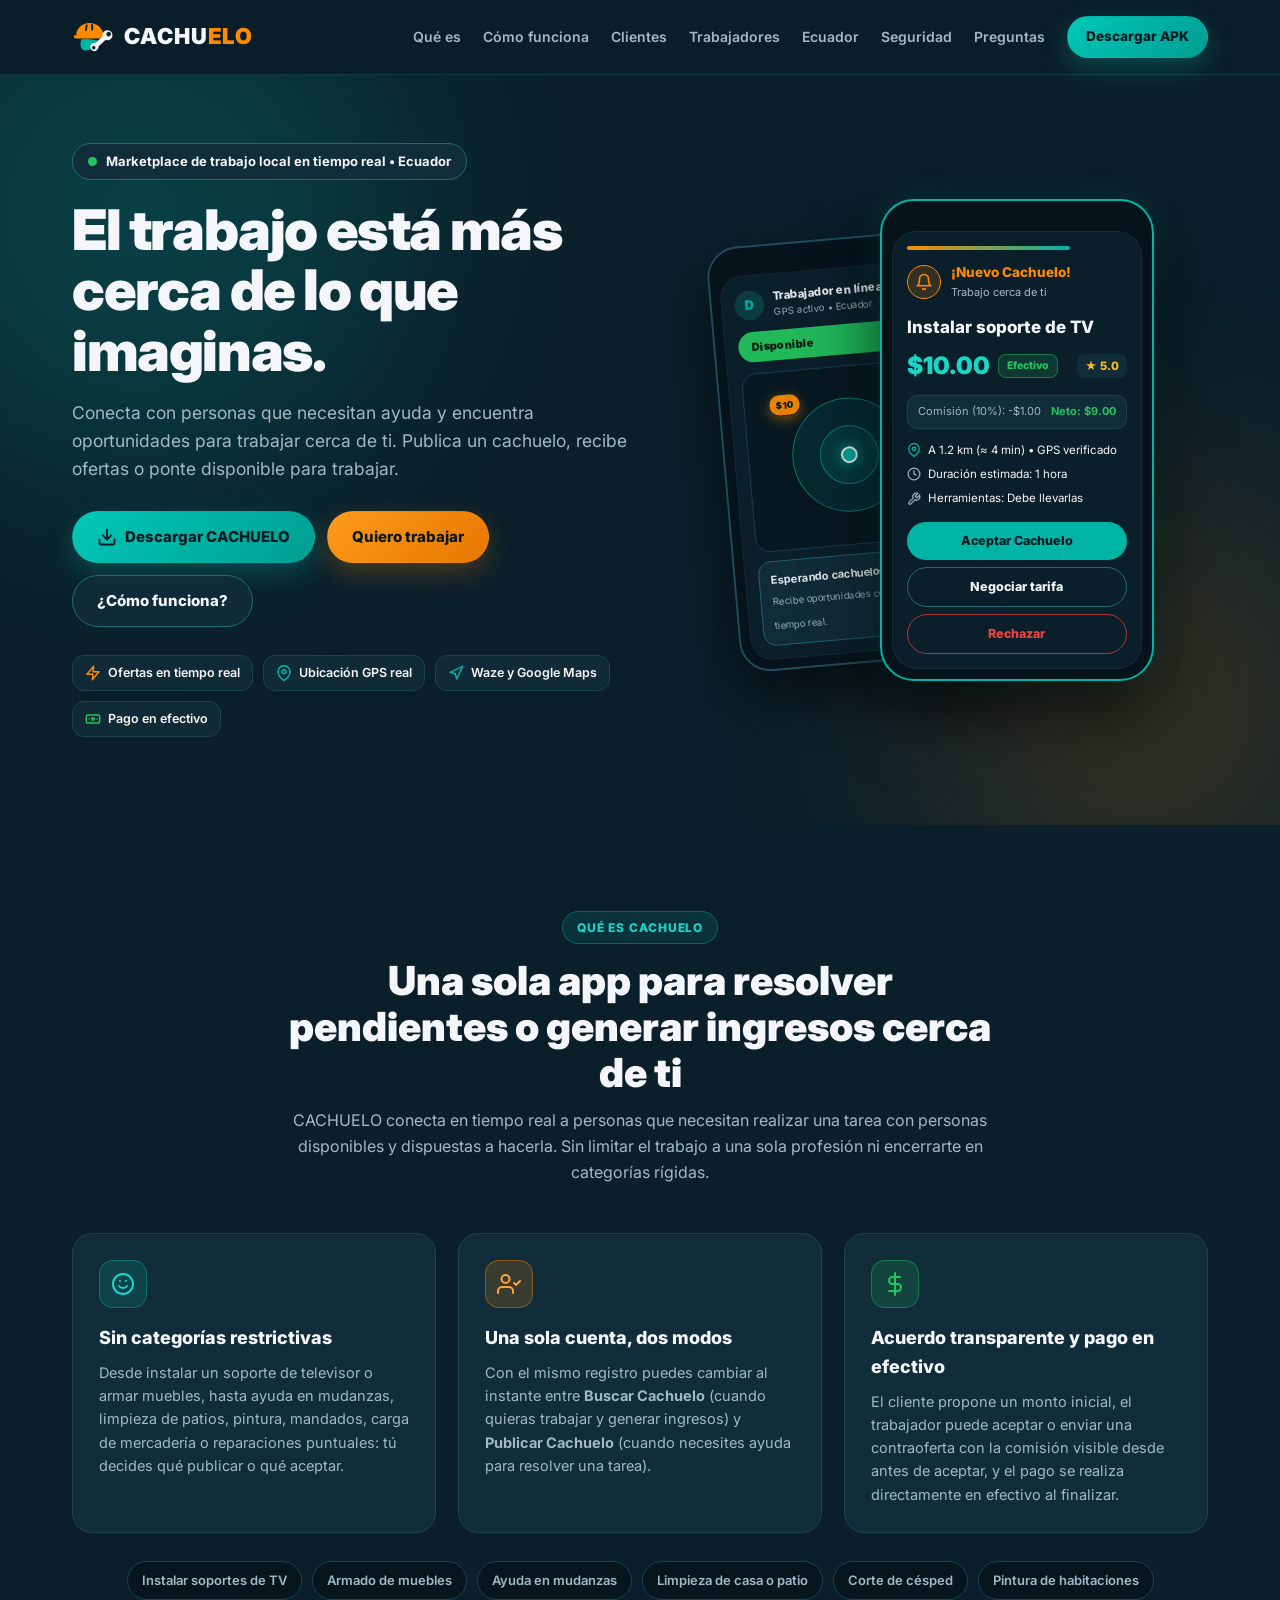
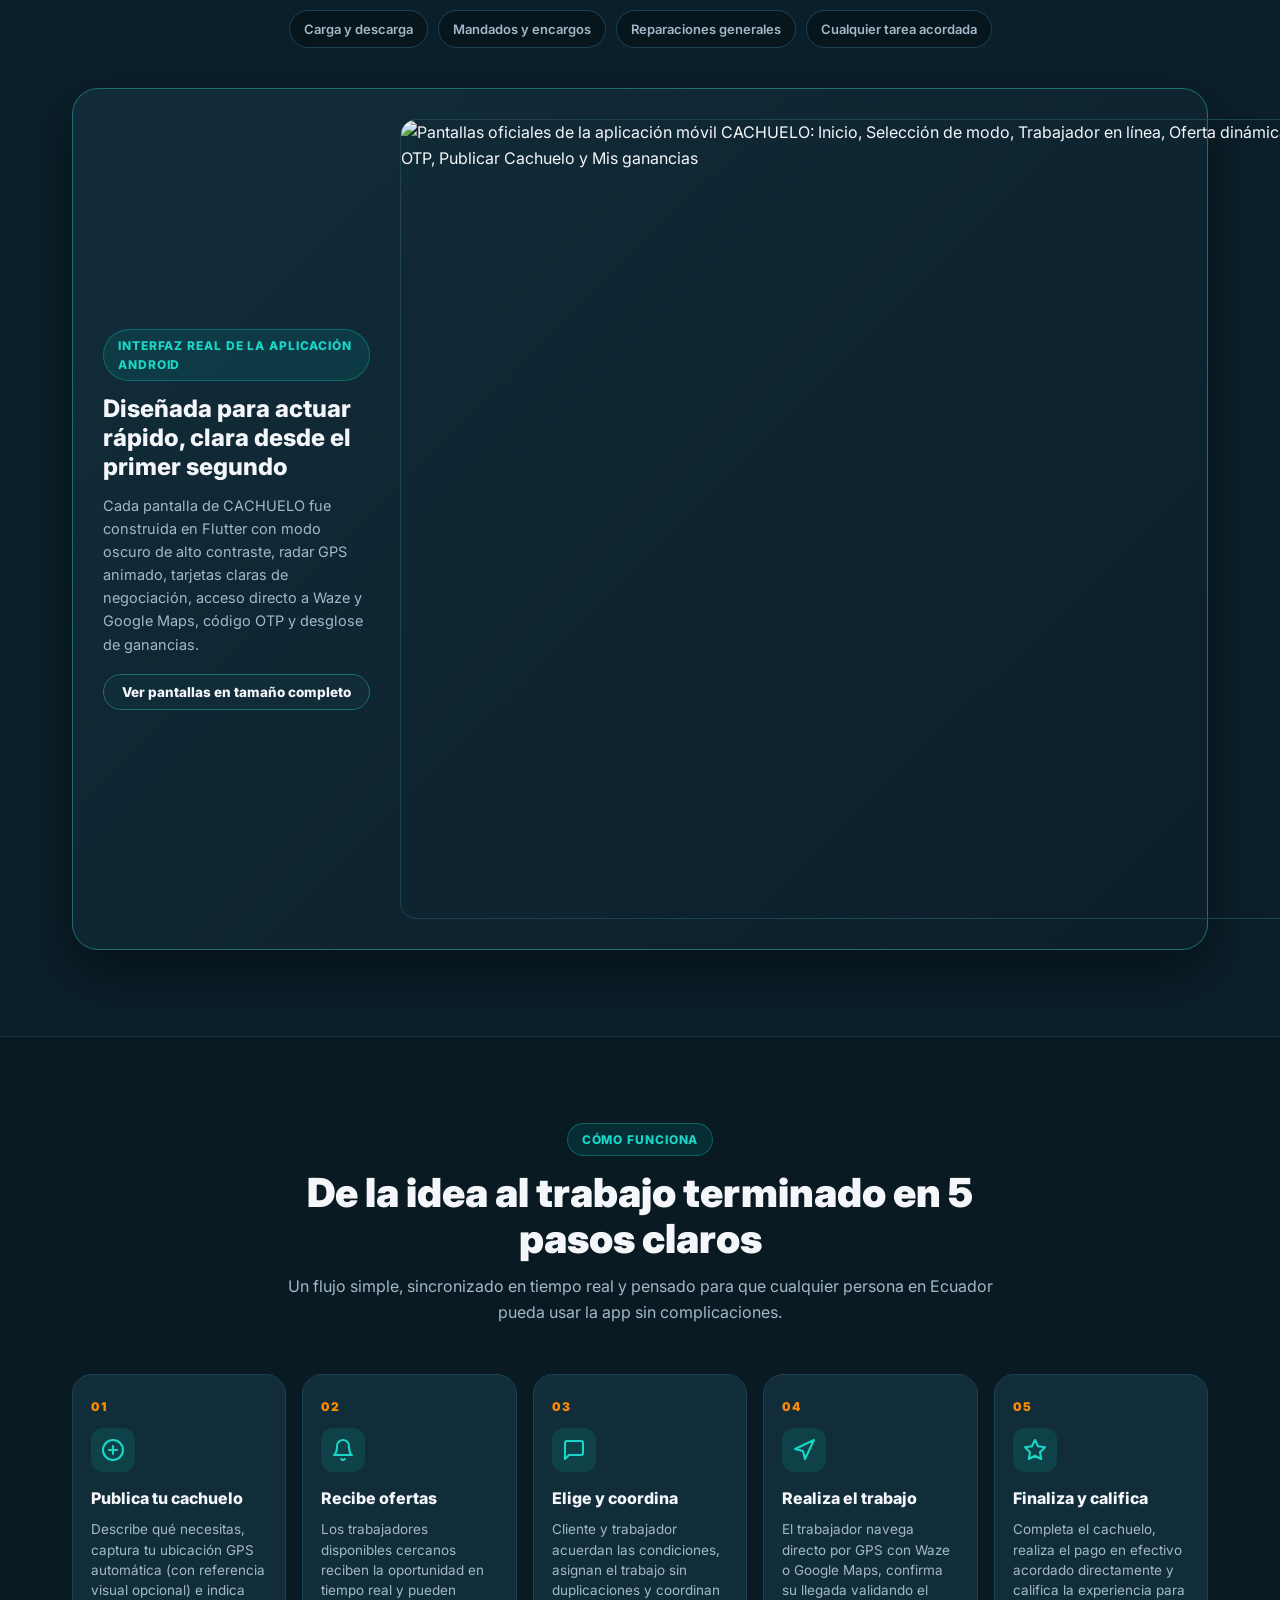
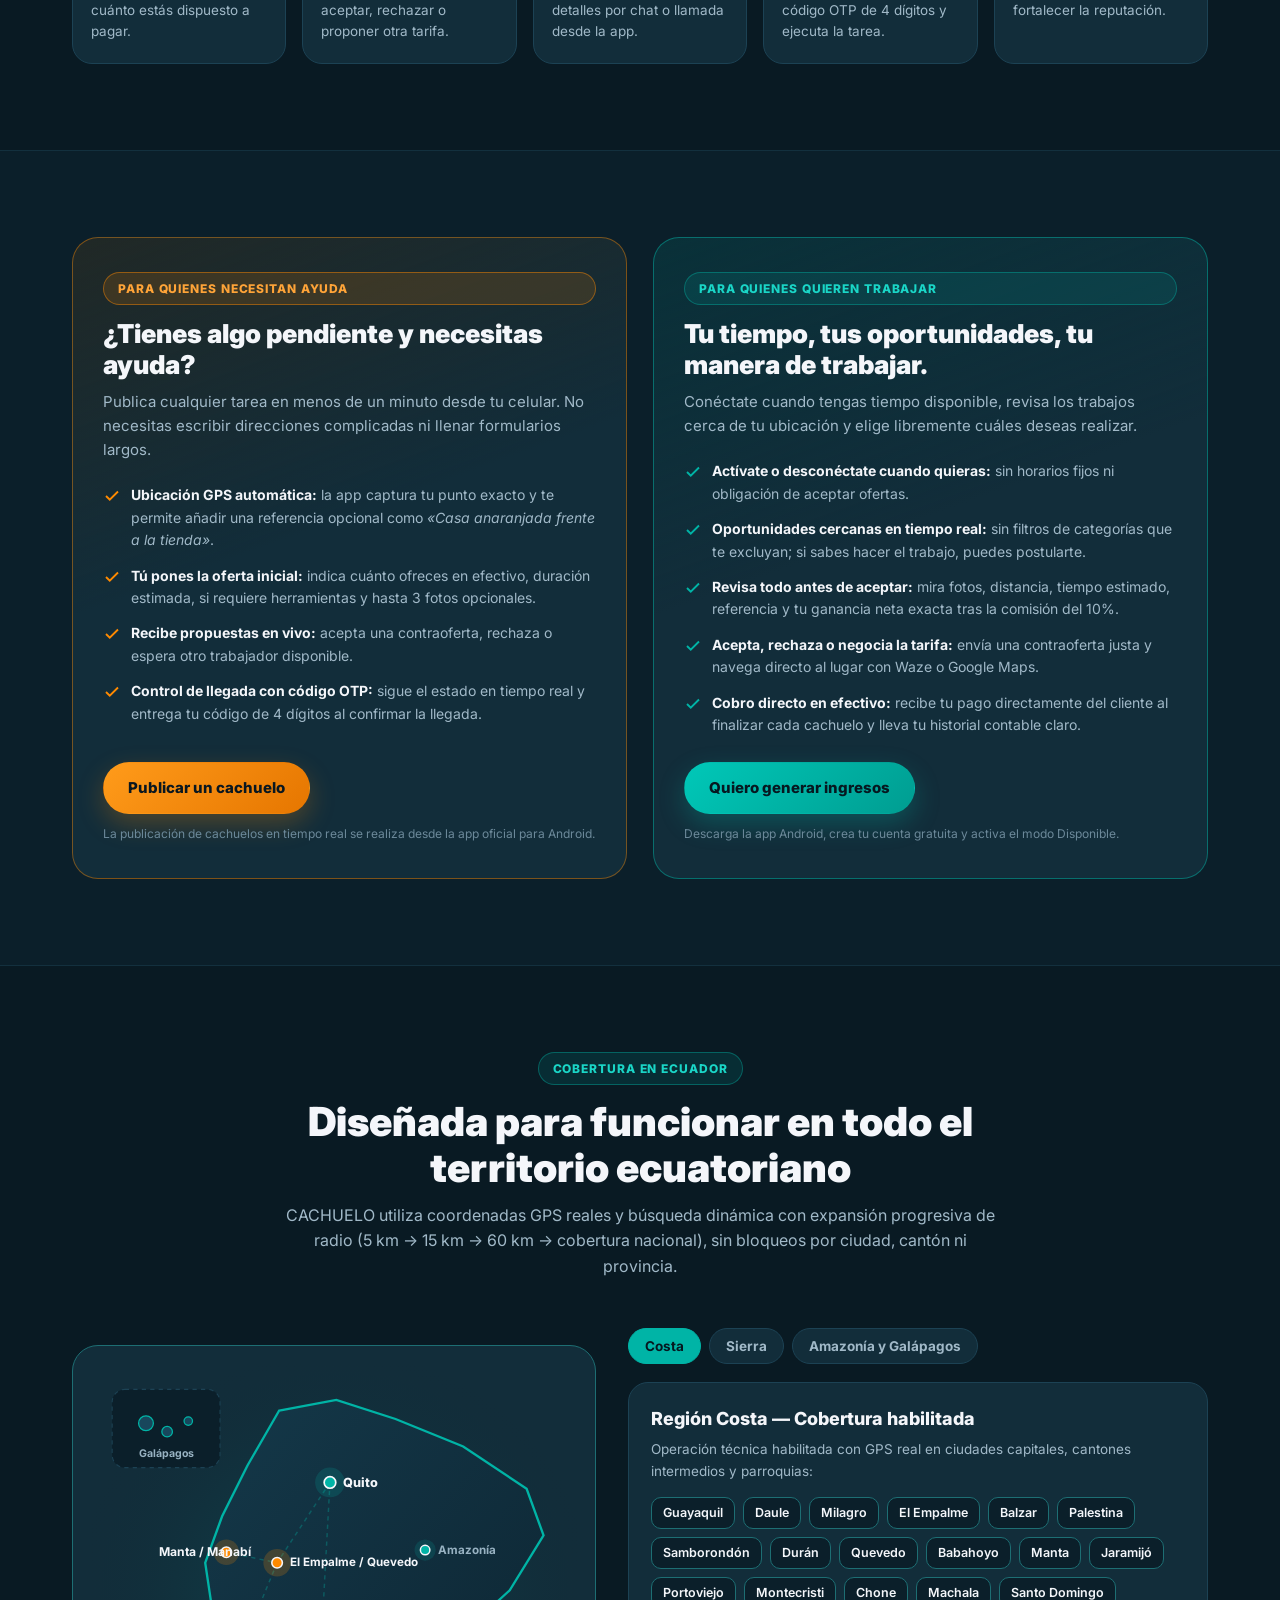
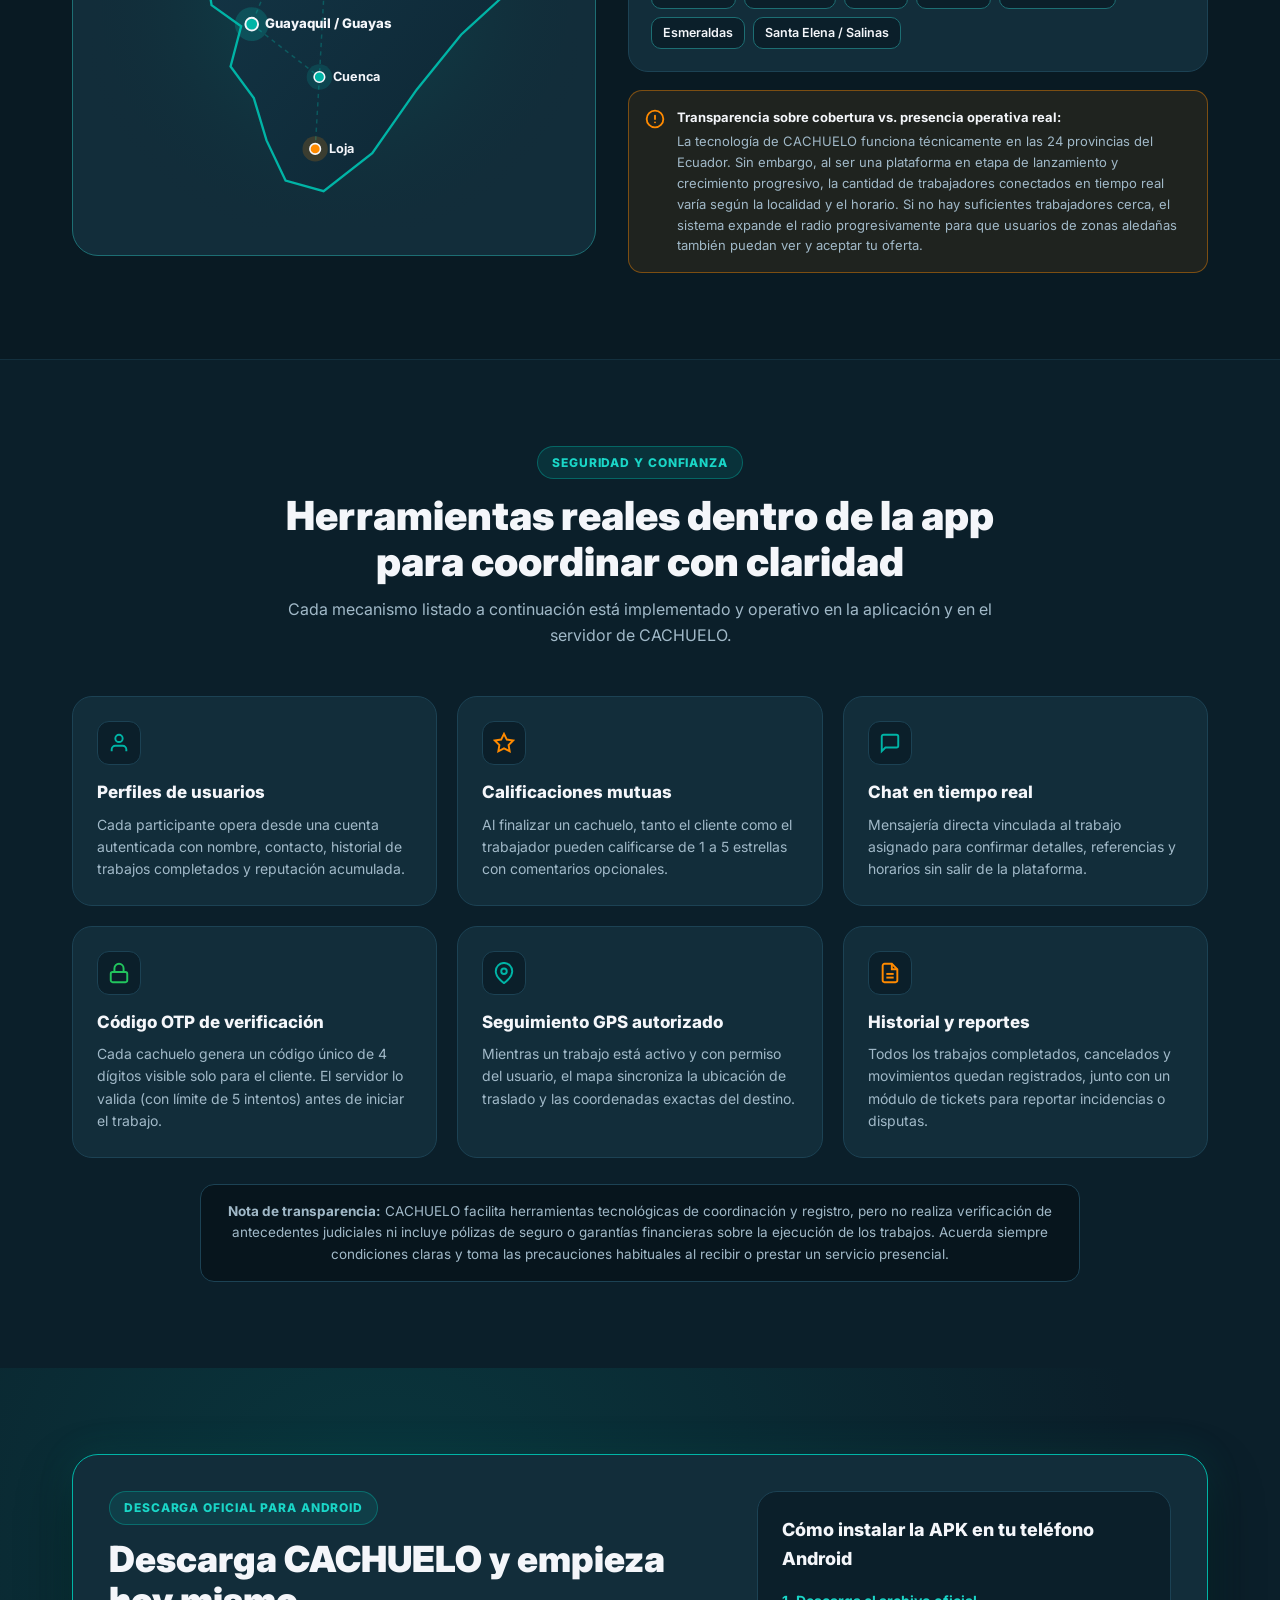
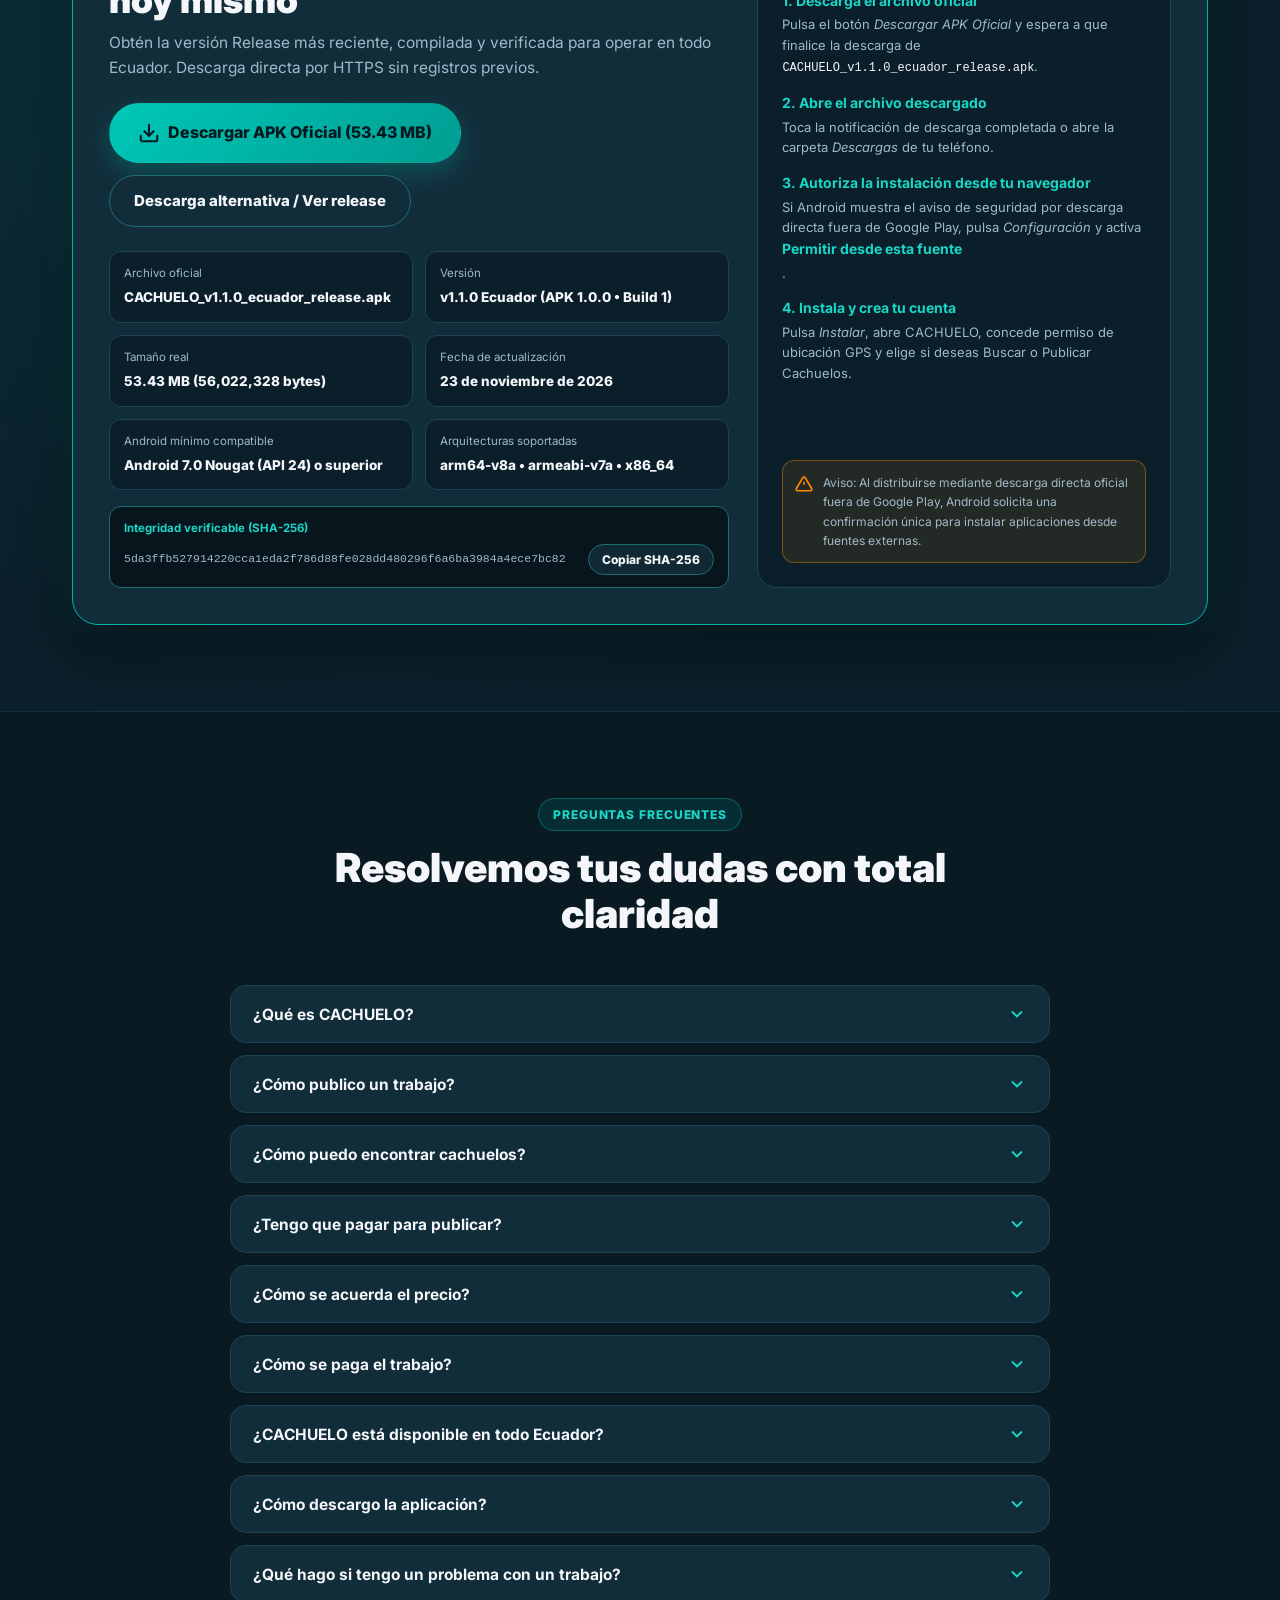
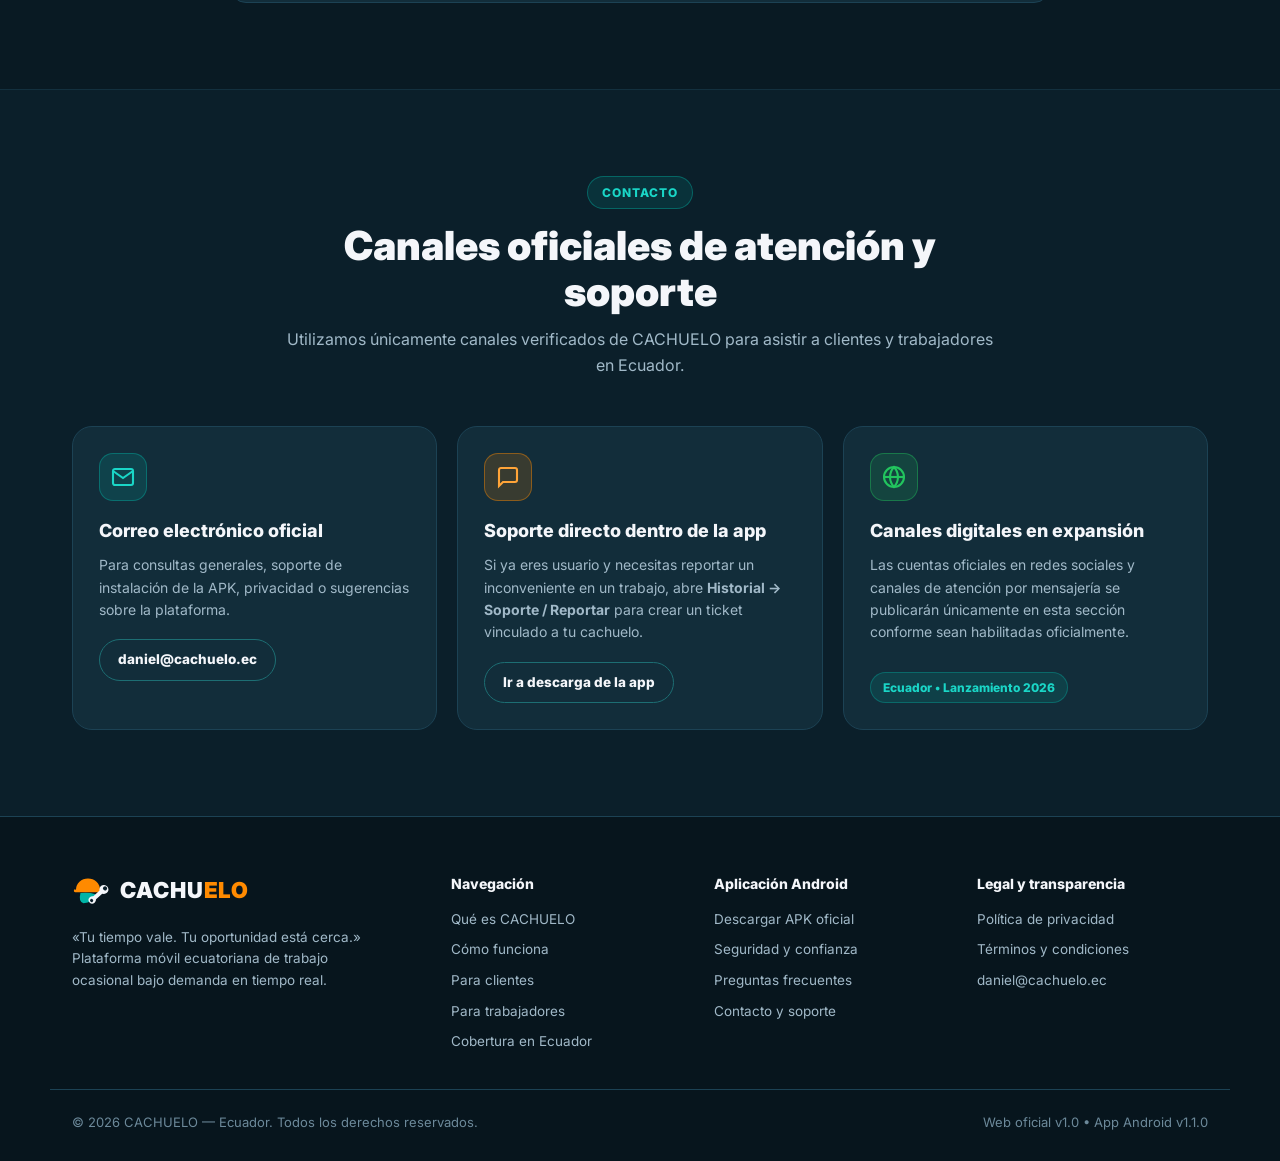
==== index.html @ fa086bb8 "Publicar sitio web oficial de CACHUELO" ====
<!DOCTYPE html>
<html lang="es-EC">
<head>
  <meta charset="UTF-8" />
  <meta name="viewport" content="width=device-width, initial-scale=1.0" />
  <title>CACHUELO — Plataforma de Trabajo Local en Tiempo Real en Ecuador</title>
  <meta name="description" content="El trabajo está más cerca de lo que imaginas. CACHUELO conecta en tiempo real a personas que necesitan ayuda con trabajadores disponibles en Ecuador. Publica un cachuelo, negocia tarifas, navega con Waze o Google Maps y paga en efectivo." />
  <meta name="keywords" content="Cachuelo, trabajos Ecuador, trabajo ocasional Ecuador, publicar tareas Ecuador, ganar dinero Ecuador, app Android Ecuador, Guayaquil, Quito, Manta, Cuenca, Loja, El Empalme, Quevedo" />
  <meta name="theme-color" content="#0B1F2A" />
  <link rel="canonical" href="https://danielitozv2006-prog.github.io/cachuelo/" />

  <!-- Open Graph / WhatsApp / Facebook / TikTok -->
  <meta property="og:type" content="website" />
  <meta property="og:locale" content="es_EC" />
  <meta property="og:site_name" content="CACHUELO" />
  <meta property="og:title" content="CACHUELO — El trabajo está más cerca de lo que imaginas" />
  <meta property="og:description" content="Conecta con personas que necesitan ayuda y encuentra oportunidades para trabajar cerca de ti en Ecuador. Descarga la app oficial para Android." />
  <meta property="og:url" content="https://danielitozv2006-prog.github.io/cachuelo/" />
  <meta property="og:image" content="https://danielitozv2006-prog.github.io/cachuelo/assets/cachuelo-showcase.jpg" />
  <meta property="og:image:width" content="1200" />
  <meta property="og:image:height" content="800" />

  <!-- Twitter / X -->
  <meta name="twitter:card" content="summary_large_image" />
  <meta name="twitter:title" content="CACHUELO — Trabajo local bajo demanda en Ecuador" />
  <meta name="twitter:description" content="Publica un cachuelo, recibe ofertas en tiempo real o actívate para generar ingresos cerca de ti. Descarga la APK oficial para Android." />
  <meta name="twitter:image" content="https://danielitozv2006-prog.github.io/cachuelo/assets/cachuelo-showcase.jpg" />

  <link rel="icon" type="image/svg+xml" href="favicon.svg" />
  <link rel="apple-touch-icon" href="assets/icon-192.png" />
  <link rel="preconnect" href="https://fonts.googleapis.com" />
  <link rel="preconnect" href="https://fonts.gstatic.com" crossorigin />
  <link href="https://fonts.googleapis.com/css2?family=Inter:wght@400;500;600;700;800;900&display=swap" rel="stylesheet" />
  <link rel="stylesheet" href="styles.css" />
</head>
<body>
  <!-- ===================================================================== -->
  <!-- NAVEGACIÓN SUPERIOR FIJA                                              -->
  <!-- ===================================================================== -->
  <header class="navbar" id="top">
    <div class="container nav-inner">
      <a href="#top" class="brand-link" aria-label="CACHUELO Inicio">
        <svg viewBox="0 0 100 85" width="42" height="36" aria-hidden="true">
          <path d="M22,48 Q45,46 62,51 Q55,73 30,75 Q16,72 22,48 Z" fill="#00B4A6" />
          <path d="M10,39 A32,30 0 0,1 74,39 L78,39 Q80,45 70,46 L8,46 Q2,45 6,38 Z" fill="#FF8A00" />
          <line x1="35" y1="15" x2="33" y2="26" stroke="#0B1F2A" stroke-width="4.5" stroke-linecap="round" />
          <line x1="48" y1="13" x2="48" y2="25" stroke="#0B1F2A" stroke-width="4.5" stroke-linecap="round" />
          <g transform="translate(68,53) rotate(-42)">
            <rect x="-22" y="-5.5" width="44" height="11" rx="5" fill="#F4F6FA" />
            <circle cx="22" cy="0" r="12" fill="#F4F6FA" />
            <circle cx="-20" cy="0" r="9.5" fill="#F4F6FA" />
            <circle cx="26" cy="0" r="5.5" fill="#0B1F2A" />
            <circle cx="-22" cy="0" r="4.2" fill="#0B1F2A" />
          </g>
        </svg>
        <span class="wordmark">CACHU<span class="accent">ELO</span></span>
      </a>

      <nav class="nav-links" id="nav-links" aria-label="Navegación principal">
        <a href="#que-es">Qué es</a>
        <a href="#como-funciona">Cómo funciona</a>
        <a href="#clientes">Clientes</a>
        <a href="#trabajadores">Trabajadores</a>
        <a href="#ecuador">Ecuador</a>
        <a href="#seguridad">Seguridad</a>
        <a href="#faq">Preguntas</a>
        <a href="#descargar" class="btn btn-primary btn-sm nav-cta">Descargar APK</a>
      </nav>

      <button class="menu-toggle" id="menu-toggle" aria-label="Abrir menú de navegación" aria-expanded="false">
        <span></span>
        <span></span>
        <span></span>
      </button>
    </div>
  </header>

  <main>
    <!-- =================================================================== -->
    <!-- A. HERO PRINCIPAL                                                   -->
    <!-- =================================================================== -->
    <section class="hero">
      <div class="hero-glow hero-glow-teal" aria-hidden="true"></div>
      <div class="hero-glow hero-glow-orange" aria-hidden="true"></div>
      <div class="container hero-grid">
        <div class="hero-copy reveal">
          <div class="hero-badge">
            <span class="pulse-dot"></span>
            Marketplace de trabajo local en tiempo real &bull; Ecuador
          </div>

          <h1>El trabajo está más cerca de lo que imaginas.</h1>

          <p class="hero-lead">
            Conecta con personas que necesitan ayuda y encuentra oportunidades para trabajar cerca de ti. Publica un cachuelo, recibe ofertas o ponte disponible para trabajar.
          </p>

          <div class="hero-ctas">
            <a href="#descargar" class="btn btn-primary btn-lg">
              <svg width="20" height="20" viewBox="0 0 24 24" fill="none" stroke="currentColor" stroke-width="2.2" stroke-linecap="round" stroke-linejoin="round" aria-hidden="true"><path d="M21 15v4a2 2 0 0 1-2 2H5a2 2 0 0 1-2-2v-4"/><polyline points="7 10 12 15 17 10"/><line x1="12" y1="15" x2="12" y2="3"/></svg>
              Descargar CACHUELO
            </a>
            <a href="#trabajadores" class="btn btn-accent btn-lg">
              Quiero trabajar
            </a>
            <a href="#como-funciona" class="btn btn-secondary btn-lg">
              ¿Cómo funciona?
            </a>
          </div>

          <div class="hero-pills">
            <div class="feature-chip">
              <svg width="16" height="16" viewBox="0 0 24 24" fill="none" stroke="#FF8A00" stroke-width="2.2" stroke-linecap="round" stroke-linejoin="round" aria-hidden="true"><polygon points="13 2 3 14 12 14 11 22 21 10 12 10 13 2"/></svg>
              Ofertas en tiempo real
            </div>
            <div class="feature-chip">
              <svg width="16" height="16" viewBox="0 0 24 24" fill="none" stroke="#00B4A6" stroke-width="2.2" stroke-linecap="round" stroke-linejoin="round" aria-hidden="true"><path d="M21 10c0 7-9 13-9 13s-9-6-9-13a9 9 0 0 1 18 0z"/><circle cx="12" cy="10" r="3"/></svg>
              Ubicación GPS real
            </div>
            <div class="feature-chip">
              <svg width="16" height="16" viewBox="0 0 24 24" fill="none" stroke="#00B4A6" stroke-width="2.2" stroke-linecap="round" stroke-linejoin="round" aria-hidden="true"><polygon points="3 11 22 2 13 21 11 13 3 11"/></svg>
              Waze y Google Maps
            </div>
            <div class="feature-chip">
              <svg width="16" height="16" viewBox="0 0 24 24" fill="none" stroke="#22C55E" stroke-width="2.2" stroke-linecap="round" stroke-linejoin="round" aria-hidden="true"><rect x="2" y="6" width="20" height="12" rx="2"/><circle cx="12" cy="12" r="2"/><path d="M6 12h.01M18 12h.01"/></svg>
              Pago en efectivo
            </div>
          </div>
        </div>

        <!-- Mockups reales de la interfaz de CACHUELO -->
        <div class="hero-visual reveal">
          <div class="mockup-stage">
            <!-- Teléfono secundario: Radar GPS Trabajador Disponible -->
            <div class="phone-frame phone-back" aria-hidden="true">
              <div class="phone-notch"></div>
              <div class="phone-screen">
                <div class="mock-top-row">
                  <div class="mock-avatar">D</div>
                  <div>
                    <div class="mock-user-title">Trabajador en línea</div>
                    <div class="mock-user-sub">GPS activo &bull; Ecuador</div>
                  </div>
                </div>
                <div class="mock-online-pill">
                  <span>Disponible</span>
                  <span class="mock-switch-knob"></span>
                </div>
                <div class="mock-radar-map">
                  <div class="radar-ring ring-1"></div>
                  <div class="radar-ring ring-2"></div>
                  <div class="radar-center"></div>
                  <div class="job-pin pin-a">$10</div>
                  <div class="job-pin pin-b">$15</div>
                  <div class="job-pin pin-c">$8</div>
                </div>
                <div class="mock-bottom-card">
                  <strong>Esperando cachuelos...</strong>
                  <span>Recibe oportunidades cercanas en tiempo real.</span>
                </div>
              </div>
            </div>

            <!-- Teléfono principal: Oferta Dinámica y Negociación -->
            <div class="phone-frame phone-front">
              <div class="phone-notch"></div>
              <div class="phone-screen">
                <div class="mock-timer-bar"></div>
                <div class="mock-offer-head">
                  <div class="mock-bell-icon">
                    <svg width="18" height="18" viewBox="0 0 24 24" fill="none" stroke="#FF8A00" stroke-width="2.2" stroke-linecap="round" stroke-linejoin="round"><path d="M18 8A6 6 0 0 0 6 8c0 7-3 9-3 9h18s-3-2-3-9"/><path d="M13.73 21a2 2 0 0 1-3.46 0"/></svg>
                  </div>
                  <div>
                    <div class="mock-alert-title">¡Nuevo Cachuelo!</div>
                    <div class="mock-alert-sub">Trabajo cerca de ti</div>
                  </div>
                </div>

                <div class="mock-job-title">Instalar soporte de TV</div>

                <div class="mock-price-row">
                  <span class="mock-price">$10.00</span>
                  <span class="mock-cash-tag">Efectivo</span>
                  <span class="mock-rating-tag">★ 5.0</span>
                </div>

                <div class="mock-net-box">
                  <span>Comisión (10%): -$1.00</span>
                  <strong class="text-success">Neto: $9.00</strong>
                </div>

                <div class="mock-meta-list">
                  <div>
                    <svg width="14" height="14" viewBox="0 0 24 24" fill="none" stroke="#00B4A6" stroke-width="2.2"><path d="M21 10c0 7-9 13-9 13s-9-6-9-13a9 9 0 0 1 18 0z"/><circle cx="12" cy="10" r="3"/></svg>
                    A 1.2 km (&approx; 4 min) &bull; GPS verificado
                  </div>
                  <div>
                    <svg width="14" height="14" viewBox="0 0 24 24" fill="none" stroke="#98B2C2" stroke-width="2.2"><circle cx="12" cy="12" r="10"/><polyline points="12 6 12 12 16 14"/></svg>
                    Duración estimada: 1 hora
                  </div>
                  <div>
                    <svg width="14" height="14" viewBox="0 0 24 24" fill="none" stroke="#98B2C2" stroke-width="2.2"><path d="M14.7 6.3a1 1 0 0 0 0 1.4l1.6 1.6a1 1 0 0 0 1.4 0l3.77-3.77a6 6 0 0 1-7.94 7.94l-6.91 6.91a2.12 2.12 0 0 1-3-3l6.91-6.91a6 6 0 0 1 7.94-7.94l-3.76 3.76z"/></svg>
                    Herramientas: Debe llevarlas
                  </div>
                </div>

                <div class="mock-actions">
                  <div class="mock-btn mock-btn-primary">Aceptar Cachuelo</div>
                  <div class="mock-btn mock-btn-outline">Negociar tarifa</div>
                  <div class="mock-btn mock-btn-danger">Rechazar</div>
                </div>
              </div>
            </div>
          </div>
        </div>
      </div>
    </section>

    <!-- =================================================================== -->
    <!-- B. QUÉ ES CACHUELO                                                  -->
    <!-- =================================================================== -->
    <section class="section" id="que-es">
      <div class="container">
        <div class="section-header reveal">
          <span class="section-pill">Qué es CACHUELO</span>
          <h2>Una sola app para resolver pendientes o generar ingresos cerca de ti</h2>
          <p>
            CACHUELO conecta en tiempo real a personas que necesitan realizar una tarea con personas disponibles y dispuestas a hacerla. Sin limitar el trabajo a una sola profesión ni encerrarte en categorías rígidas.
          </p>
        </div>

        <div class="what-grid">
          <div class="card-surface reveal">
            <div class="icon-box icon-teal">
              <svg width="24" height="24" viewBox="0 0 24 24" fill="none" stroke="currentColor" stroke-width="2" stroke-linecap="round" stroke-linejoin="round"><circle cx="12" cy="12" r="10"/><path d="M8 14s1.5 2 4 2 4-2 4-2"/><line x1="9" y1="9" x2="9.01" y2="9"/><line x1="15" y1="9" x2="15.01" y2="9"/></svg>
            </div>
            <h3>Sin categorías restrictivas</h3>
            <p>
              Desde instalar un soporte de televisor o armar muebles, hasta ayuda en mudanzas, limpieza de patios, pintura, mandados, carga de mercadería o reparaciones puntuales: tú decides qué publicar o qué aceptar.
            </p>
          </div>

          <div class="card-surface reveal">
            <div class="icon-box icon-orange">
              <svg width="24" height="24" viewBox="0 0 24 24" fill="none" stroke="currentColor" stroke-width="2" stroke-linecap="round" stroke-linejoin="round"><path d="M16 21v-2a4 4 0 0 0-4-4H5a4 4 0 0 0-4 4v2"/><circle cx="8.5" cy="7" r="4"/><polyline points="17 11 19 13 23 9"/></svg>
            </div>
            <h3>Una sola cuenta, dos modos</h3>
            <p>
              Con el mismo registro puedes cambiar al instante entre <strong>Buscar Cachuelo</strong> (cuando quieras trabajar y generar ingresos) y <strong>Publicar Cachuelo</strong> (cuando necesites ayuda para resolver una tarea).
            </p>
          </div>

          <div class="card-surface reveal">
            <div class="icon-box icon-green">
              <svg width="24" height="24" viewBox="0 0 24 24" fill="none" stroke="currentColor" stroke-width="2" stroke-linecap="round" stroke-linejoin="round"><line x1="12" y1="1" x2="12" y2="23"/><path d="M17 5H9.5a3.5 3.5 0 0 0 0 7h5a3.5 3.5 0 0 1 0 7H6"/></svg>
            </div>
            <h3>Acuerdo transparente y pago en efectivo</h3>
            <p>
              El cliente propone un monto inicial, el trabajador puede aceptar o enviar una contraoferta con la comisión visible desde antes de aceptar, y el pago se realiza directamente en efectivo al finalizar.
            </p>
          </div>
        </div>

        <!-- Ejemplos de tareas reales -->
        <div class="tasks-strip reveal" aria-label="Ejemplos de cachuelos habituales">
          <span>Instalar soportes de TV</span>
          <span>Armado de muebles</span>
          <span>Ayuda en mudanzas</span>
          <span>Limpieza de casa o patio</span>
          <span>Corte de césped</span>
          <span>Pintura de habitaciones</span>
          <span>Carga y descarga</span>
          <span>Mandados y encargos</span>
          <span>Reparaciones generales</span>
          <span>Cualquier tarea acordada</span>
        </div>

        <!-- Galería oficial de pantallas de la app -->
        <div class="showcase-panel reveal">
          <div class="showcase-text">
            <span class="section-pill">Interfaz real de la aplicación Android</span>
            <h3>Diseñada para actuar rápido, clara desde el primer segundo</h3>
            <p>
              Cada pantalla de CACHUELO fue construida en Flutter con modo oscuro de alto contraste, radar GPS animado, tarjetas claras de negociación, acceso directo a Waze y Google Maps, código OTP y desglose de ganancias.
            </p>
            <button type="button" class="btn btn-secondary btn-sm" id="btn-zoom-showcase">
              Ver pantallas en tamaño completo
            </button>
          </div>
          <div class="showcase-media">
            <img
              src="assets/cachuelo-showcase.jpg"
              alt="Pantallas oficiales de la aplicación móvil CACHUELO: Inicio, Selección de modo, Trabajador en línea, Oferta dinámica, Navegación Waze y Google Maps con OTP, Publicar Cachuelo y Mis ganancias"
              width="1200"
              height="800"
              loading="lazy"
              id="showcase-img-trigger"
            />
          </div>
        </div>
      </div>
    </section>

    <!-- =================================================================== -->
    <!-- C. CÓMO FUNCIONA (5 ETAPAS VISUALES)                                -->
    <!-- =================================================================== -->
    <section class="section section-alt" id="como-funciona">
      <div class="container">
        <div class="section-header reveal">
          <span class="section-pill">Cómo funciona</span>
          <h2>De la idea al trabajo terminado en 5 pasos claros</h2>
          <p>
            Un flujo simple, sincronizado en tiempo real y pensado para que cualquier persona en Ecuador pueda usar la app sin complicaciones.
          </p>
        </div>

        <div class="steps-grid">
          <article class="step-card reveal">
            <div class="step-num">01</div>
            <div class="step-icon">
              <svg width="24" height="24" viewBox="0 0 24 24" fill="none" stroke="currentColor" stroke-width="2.1" stroke-linecap="round" stroke-linejoin="round"><circle cx="12" cy="12" r="10"/><line x1="12" y1="8" x2="12" y2="16"/><line x1="8" y1="12" x2="16" y2="12"/></svg>
            </div>
            <h3>Publica tu cachuelo</h3>
            <p>Describe qué necesitas, captura tu ubicación GPS automática (con referencia visual opcional) e indica cuánto estás dispuesto a pagar.</p>
          </article>

          <article class="step-card reveal">
            <div class="step-num">02</div>
            <div class="step-icon">
              <svg width="24" height="24" viewBox="0 0 24 24" fill="none" stroke="currentColor" stroke-width="2.1" stroke-linecap="round" stroke-linejoin="round"><path d="M18 8A6 6 0 0 0 6 8c0 7-3 9-3 9h18s-3-2-3-9"/><path d="M13.73 21a2 2 0 0 1-3.46 0"/></svg>
            </div>
            <h3>Recibe ofertas</h3>
            <p>Los trabajadores disponibles cercanos reciben la oportunidad en tiempo real y pueden aceptar, rechazar o proponer otra tarifa.</p>
          </article>

          <article class="step-card reveal">
            <div class="step-num">03</div>
            <div class="step-icon">
              <svg width="24" height="24" viewBox="0 0 24 24" fill="none" stroke="currentColor" stroke-width="2.1" stroke-linecap="round" stroke-linejoin="round"><path d="M21 15a2 2 0 0 1-2 2H7l-4 4V5a2 2 0 0 1 2-2h14a2 2 0 0 1 2 2z"/></svg>
            </div>
            <h3>Elige y coordina</h3>
            <p>Cliente y trabajador acuerdan las condiciones, asignan el trabajo sin duplicaciones y coordinan detalles por chat o llamada desde la app.</p>
          </article>

          <article class="step-card reveal">
            <div class="step-num">04</div>
            <div class="step-icon">
              <svg width="24" height="24" viewBox="0 0 24 24" fill="none" stroke="currentColor" stroke-width="2.1" stroke-linecap="round" stroke-linejoin="round"><polygon points="3 11 22 2 13 21 11 13 3 11"/></svg>
            </div>
            <h3>Realiza el trabajo</h3>
            <p>El trabajador navega directo por GPS con Waze o Google Maps, confirma su llegada validando el código OTP de 4 dígitos y ejecuta la tarea.</p>
          </article>

          <article class="step-card reveal">
            <div class="step-num">05</div>
            <div class="step-icon">
              <svg width="24" height="24" viewBox="0 0 24 24" fill="none" stroke="currentColor" stroke-width="2.1" stroke-linecap="round" stroke-linejoin="round"><polygon points="12 2 15.09 8.26 22 9.27 17 14.14 18.18 21.02 12 17.77 5.82 21.02 7 14.14 2 9.27 8.91 8.26 12 2"/></svg>
            </div>
            <h3>Finaliza y califica</h3>
            <p>Completa el cachuelo, realiza el pago en efectivo acordado directamente y califica la experiencia para fortalecer la reputación.</p>
          </article>
        </div>
      </div>
    </section>

    <!-- =================================================================== -->
    <!-- D. PARA CLIENTES & E. PARA TRABAJADORES                             -->
    <!-- =================================================================== -->
    <section class="section" id="clientes">
      <div class="container">
        <div class="split-audience">
          <!-- D. Clientes -->
          <div class="audience-card audience-client reveal">
            <span class="section-pill pill-orange">Para quienes necesitan ayuda</span>
            <h2>¿Tienes algo pendiente y necesitas ayuda?</h2>
            <p class="audience-desc">
              Publica cualquier tarea en menos de un minuto desde tu celular. No necesitas escribir direcciones complicadas ni llenar formularios largos.
            </p>
            <ul class="check-list">
              <li>
                <svg width="18" height="18" viewBox="0 0 24 24" fill="none" stroke="#FF8A00" stroke-width="2.5"><polyline points="20 6 9 17 4 12"/></svg>
                <span><strong>Ubicación GPS automática:</strong> la app captura tu punto exacto y te permite añadir una referencia opcional como <em>«Casa anaranjada frente a la tienda»</em>.</span>
              </li>
              <li>
                <svg width="18" height="18" viewBox="0 0 24 24" fill="none" stroke="#FF8A00" stroke-width="2.5"><polyline points="20 6 9 17 4 12"/></svg>
                <span><strong>Tú pones la oferta inicial:</strong> indica cuánto ofreces en efectivo, duración estimada, si requiere herramientas y hasta 3 fotos opcionales.</span>
              </li>
              <li>
                <svg width="18" height="18" viewBox="0 0 24 24" fill="none" stroke="#FF8A00" stroke-width="2.5"><polyline points="20 6 9 17 4 12"/></svg>
                <span><strong>Recibe propuestas en vivo:</strong> acepta una contraoferta, rechaza o espera otro trabajador disponible.</span>
              </li>
              <li>
                <svg width="18" height="18" viewBox="0 0 24 24" fill="none" stroke="#FF8A00" stroke-width="2.5"><polyline points="20 6 9 17 4 12"/></svg>
                <span><strong>Control de llegada con código OTP:</strong> sigue el estado en tiempo real y entrega tu código de 4 dígitos al confirmar la llegada.</span>
              </li>
            </ul>
            <div class="audience-cta-wrap">
              <a href="#descargar" class="btn btn-accent btn-lg">
                Publicar un cachuelo
              </a>
              <p class="cta-honest-note">La publicación de cachuelos en tiempo real se realiza desde la app oficial para Android.</p>
            </div>
          </div>

          <!-- E. Trabajadores -->
          <div class="audience-card audience-worker reveal" id="trabajadores">
            <span class="section-pill pill-teal">Para quienes quieren trabajar</span>
            <h2>Tu tiempo, tus oportunidades, tu manera de trabajar.</h2>
            <p class="audience-desc">
              Conéctate cuando tengas tiempo disponible, revisa los trabajos cerca de tu ubicación y elige libremente cuáles deseas realizar.
            </p>
            <ul class="check-list">
              <li>
                <svg width="18" height="18" viewBox="0 0 24 24" fill="none" stroke="#00B4A6" stroke-width="2.5"><polyline points="20 6 9 17 4 12"/></svg>
                <span><strong>Actívate o desconéctate cuando quieras:</strong> sin horarios fijos ni obligación de aceptar ofertas.</span>
              </li>
              <li>
                <svg width="18" height="18" viewBox="0 0 24 24" fill="none" stroke="#00B4A6" stroke-width="2.5"><polyline points="20 6 9 17 4 12"/></svg>
                <span><strong>Oportunidades cercanas en tiempo real:</strong> sin filtros de categorías que te excluyan; si sabes hacer el trabajo, puedes postularte.</span>
              </li>
              <li>
                <svg width="18" height="18" viewBox="0 0 24 24" fill="none" stroke="#00B4A6" stroke-width="2.5"><polyline points="20 6 9 17 4 12"/></svg>
                <span><strong>Revisa todo antes de aceptar:</strong> mira fotos, distancia, tiempo estimado, referencia y tu ganancia neta exacta tras la comisión del 10%.</span>
              </li>
              <li>
                <svg width="18" height="18" viewBox="0 0 24 24" fill="none" stroke="#00B4A6" stroke-width="2.5"><polyline points="20 6 9 17 4 12"/></svg>
                <span><strong>Acepta, rechaza o negocia la tarifa:</strong> envía una contraoferta justa y navega directo al lugar con Waze o Google Maps.</span>
              </li>
              <li>
                <svg width="18" height="18" viewBox="0 0 24 24" fill="none" stroke="#00B4A6" stroke-width="2.5"><polyline points="20 6 9 17 4 12"/></svg>
                <span><strong>Cobro directo en efectivo:</strong> recibe tu pago directamente del cliente al finalizar cada cachuelo y lleva tu historial contable claro.</span>
              </li>
            </ul>
            <div class="audience-cta-wrap">
              <a href="#descargar" class="btn btn-primary btn-lg">
                Quiero generar ingresos
              </a>
              <p class="cta-honest-note">Descarga la app Android, crea tu cuenta gratuita y activa el modo Disponible.</p>
            </div>
          </div>
        </div>
      </div>
    </section>

    <!-- =================================================================== -->
    <!-- F. COBERTURA NACIONAL EN ECUADOR                                    -->
    <!-- =================================================================== -->
    <section class="section section-alt" id="ecuador">
      <div class="container">
        <div class="section-header reveal">
          <span class="section-pill">Cobertura en Ecuador</span>
          <h2>Diseñada para funcionar en todo el territorio ecuatoriano</h2>
          <p>
            CACHUELO utiliza coordenadas GPS reales y búsqueda dinámica con expansión progresiva de radio (5 km &rarr; 15 km &rarr; 60 km &rarr; cobertura nacional), sin bloqueos por ciudad, cantón ni provincia.
          </p>
        </div>

        <div class="ecuador-grid">
          <!-- Mapa ilustrado estilizado de Ecuador con nodos GPS -->
          <div class="ecuador-map-card reveal">
            <svg viewBox="0 0 460 440" class="ecuador-svg" role="img" aria-label="Mapa ilustrativo de cobertura técnica nacional de CACHUELO en Ecuador">
              <defs>
                <radialGradient id="ecGlow" cx="50%" cy="50%" r="55%">
                  <stop offset="0%" stop-color="#00B4A6" stop-opacity="0.22" />
                  <stop offset="100%" stop-color="#0B1F2A" stop-opacity="0" />
                </radialGradient>
                <linearGradient id="ecFill" x1="0%" y1="0%" x2="100%" y2="100%">
                  <stop offset="0%" stop-color="#143849" />
                  <stop offset="100%" stop-color="#0D2532" />
                </linearGradient>
              </defs>
              <rect width="460" height="440" fill="url(#ecGlow)" rx="20" />

              <!-- Galápagos (recuadro referencial) -->
              <rect x="20" y="24" width="102" height="74" rx="12" fill="#0B1F2A" stroke="#1C4254" stroke-dasharray="4 4" />
              <circle cx="52" cy="56" r="7" fill="#18475C" stroke="#00B4A6" stroke-width="1.2" />
              <circle cx="72" cy="64" r="5" fill="#18475C" stroke="#00B4A6" stroke-width="1.2" />
              <circle cx="92" cy="54" r="4" fill="#18475C" stroke="#00B4A6" stroke-width="1.2" />
              <text x="71" y="88" text-anchor="middle" fill="#98B2C2" font-size="10" font-weight="700">Galápagos</text>

              <!-- Silueta estilizada de Ecuador Continental -->
              <path
                d="M178,44 L232,34 L288,52 L352,78 L412,118 L428,162 L396,214 L350,256 L308,308 L266,368 L220,404 L184,394 L166,356 L154,316 L132,286 L142,248 L114,228 L108,188 L124,144 L148,96 Z"
                fill="url(#ecFill)"
                stroke="#00B4A6"
                stroke-width="2.2"
              />

              <!-- Líneas de conexión nacional -->
              <g stroke="#00B4A6" stroke-opacity="0.32" stroke-width="1.4" stroke-dasharray="4 4">
                <line x1="226" y1="112" x2="176" y2="188" />
                <line x1="176" y1="188" x2="152" y2="246" />
                <line x1="128" y1="178" x2="176" y2="188" />
                <line x1="152" y1="246" x2="216" y2="296" />
                <line x1="216" y1="296" x2="212" y2="364" />
                <line x1="226" y1="112" x2="216" y2="296" />
              </g>

              <!-- Nodos de ciudades principales -->
              <g class="map-node" data-city="quito">
                <circle cx="226" cy="112" r="14" fill="#00B4A6" fill-opacity="0.18" />
                <circle cx="226" cy="112" r="5.5" fill="#00B4A6" stroke="#F4F6FA" stroke-width="1.6" />
                <text x="238" y="116" fill="#F4F6FA" font-size="12" font-weight="800">Quito</text>
              </g>

              <g class="map-node" data-city="manta">
                <circle cx="128" cy="178" r="12" fill="#FF8A00" fill-opacity="0.2" />
                <circle cx="128" cy="178" r="5" fill="#FF8A00" stroke="#F4F6FA" stroke-width="1.5" />
                <text x="64" y="182" fill="#F4F6FA" font-size="11.5" font-weight="700">Manta / Manabí</text>
              </g>

              <g class="map-node" data-city="empalme">
                <circle cx="176" cy="188" r="13" fill="#FF8A00" fill-opacity="0.2" />
                <circle cx="176" cy="188" r="5" fill="#FF8A00" stroke="#F4F6FA" stroke-width="1.5" />
                <text x="188" y="191" fill="#F4F6FA" font-size="11" font-weight="700">El Empalme / Quevedo</text>
              </g>

              <g class="map-node" data-city="guayaquil">
                <circle cx="152" cy="246" r="16" fill="#00B4A6" fill-opacity="0.24" />
                <circle cx="152" cy="246" r="6" fill="#00B4A6" stroke="#F4F6FA" stroke-width="1.8" />
                <text x="165" y="250" fill="#F4F6FA" font-size="12.5" font-weight="800">Guayaquil / Guayas</text>
              </g>

              <g class="map-node" data-city="cuenca">
                <circle cx="216" cy="296" r="12" fill="#00B4A6" fill-opacity="0.18" />
                <circle cx="216" cy="296" r="5" fill="#00B4A6" stroke="#F4F6FA" stroke-width="1.5" />
                <text x="229" y="300" fill="#F4F6FA" font-size="12" font-weight="700">Cuenca</text>
              </g>

              <g class="map-node" data-city="loja">
                <circle cx="212" cy="364" r="12" fill="#FF8A00" fill-opacity="0.18" />
                <circle cx="212" cy="364" r="5" fill="#FF8A00" stroke="#F4F6FA" stroke-width="1.5" />
                <text x="225" y="368" fill="#F4F6FA" font-size="12" font-weight="700">Loja</text>
              </g>

              <g class="map-node" data-city="amazonia">
                <circle cx="316" cy="176" r="10" fill="#00B4A6" fill-opacity="0.16" />
                <circle cx="316" cy="176" r="4.5" fill="#00B4A6" stroke="#F4F6FA" stroke-width="1.4" />
                <text x="328" y="180" fill="#98B2C2" font-size="11" font-weight="700">Amazonía</text>
              </g>
            </svg>
          </div>

          <div class="ecuador-info reveal">
            <div class="region-tabs" role="tablist" aria-label="Regiones del Ecuador">
              <button type="button" class="region-tab active" data-region="costa">Costa</button>
              <button type="button" class="region-tab" data-region="sierra">Sierra</button>
              <button type="button" class="region-tab" data-region="amazonia">Amazonía y Galápagos</button>
            </div>

            <div class="region-panel active" id="region-costa">
              <h3>Región Costa — Cobertura habilitada</h3>
              <p>Operación técnica habilitada con GPS real en ciudades capitales, cantones intermedios y parroquias:</p>
              <div class="city-tags">
                <span>Guayaquil</span><span>Daule</span><span>Milagro</span><span>El Empalme</span>
                <span>Balzar</span><span>Palestina</span><span>Samborondón</span><span>Durán</span>
                <span>Quevedo</span><span>Babahoyo</span><span>Manta</span><span>Jaramijó</span>
                <span>Portoviejo</span><span>Montecristi</span><span>Chone</span><span>Machala</span>
                <span>Santo Domingo</span><span>Esmeraldas</span><span>Santa Elena / Salinas</span>
              </div>
            </div>

            <div class="region-panel" id="region-sierra">
              <h3>Región Sierra — Cobertura habilitada</h3>
              <p>Búsqueda geoespacial dinámica en todas las provincias interandinas:</p>
              <div class="city-tags">
                <span>Quito</span><span>Sangolquí</span><span>Cayambe</span><span>Cuenca</span>
                <span>Gualaceo</span><span>Azogues</span><span>Loja</span><span>Catamayo</span>
                <span>Ambato</span><span>Baños</span><span>Riobamba</span><span>Ibarra</span>
                <span>Otavalo</span><span>Latacunga</span><span>Tulcán</span><span>Guaranda</span>
              </div>
            </div>

            <div class="region-panel" id="region-amazonia">
              <h3>Amazonía y Galápagos — Cobertura habilitada</h3>
              <p>Sin restricciones geográficas en el oriente ecuatoriano ni en la región insular:</p>
              <div class="city-tags">
                <span>Tena</span><span>Puyo</span><span>Macas</span><span>Zamora</span>
                <span>Nueva Loja (Lago Agrio)</span><span>El Coca</span><span>Puerto Ayora</span><span>San Cristóbal</span>
              </div>
            </div>

            <div class="honesty-callout">
              <svg width="20" height="20" viewBox="0 0 24 24" fill="none" stroke="#FF8A00" stroke-width="2.2" stroke-linecap="round" stroke-linejoin="round" aria-hidden="true"><circle cx="12" cy="12" r="10"/><line x1="12" y1="8" x2="12" y2="12"/><line x1="12" y1="16" x2="12.01" y2="16"/></svg>
              <div>
                <strong>Transparencia sobre cobertura vs. presencia operativa real:</strong>
                <p>
                  La tecnología de CACHUELO funciona técnicamente en las 24 provincias del Ecuador. Sin embargo, al ser una plataforma en etapa de lanzamiento y crecimiento progresivo, la cantidad de trabajadores conectados en tiempo real varía según la localidad y el horario. Si no hay suficientes trabajadores cerca, el sistema expande el radio progresivamente para que usuarios de zonas aledañas también puedan ver y aceptar tu oferta.
                </p>
              </div>
            </div>
          </div>
        </div>
      </div>
    </section>

    <!-- =================================================================== -->
    <!-- G. SEGURIDAD Y CONFIANZA (SOLO MECANISMOS REALES)                   -->
    <!-- =================================================================== -->
    <section class="section" id="seguridad">
      <div class="container">
        <div class="section-header reveal">
          <span class="section-pill">Seguridad y confianza</span>
          <h2>Herramientas reales dentro de la app para coordinar con claridad</h2>
          <p>
            Cada mecanismo listado a continuación está implementado y operativo en la aplicación y en el servidor de CACHUELO.
          </p>
        </div>

        <div class="security-grid">
          <div class="sec-card reveal">
            <div class="sec-icon">
              <svg width="22" height="22" viewBox="0 0 24 24" fill="none" stroke="#00B4A6" stroke-width="2.1"><path d="M20 21v-2a4 4 0 0 0-4-4H8a4 4 0 0 0-4 4v2"/><circle cx="12" cy="7" r="4"/></svg>
            </div>
            <h3>Perfiles de usuarios</h3>
            <p>Cada participante opera desde una cuenta autenticada con nombre, contacto, historial de trabajos completados y reputación acumulada.</p>
          </div>

          <div class="sec-card reveal">
            <div class="sec-icon">
              <svg width="22" height="22" viewBox="0 0 24 24" fill="none" stroke="#FF8A00" stroke-width="2.1"><polygon points="12 2 15.09 8.26 22 9.27 17 14.14 18.18 21.02 12 17.77 5.82 21.02 7 14.14 2 9.27 8.91 8.26 12 2"/></svg>
            </div>
            <h3>Calificaciones mutuas</h3>
            <p>Al finalizar un cachuelo, tanto el cliente como el trabajador pueden calificarse de 1 a 5 estrellas con comentarios opcionales.</p>
          </div>

          <div class="sec-card reveal">
            <div class="sec-icon">
              <svg width="22" height="22" viewBox="0 0 24 24" fill="none" stroke="#00B4A6" stroke-width="2.1"><path d="M21 15a2 2 0 0 1-2 2H7l-4 4V5a2 2 0 0 1 2-2h14a2 2 0 0 1 2 2z"/></svg>
            </div>
            <h3>Chat en tiempo real</h3>
            <p>Mensajería directa vinculada al trabajo asignado para confirmar detalles, referencias y horarios sin salir de la plataforma.</p>
          </div>

          <div class="sec-card reveal">
            <div class="sec-icon">
              <svg width="22" height="22" viewBox="0 0 24 24" fill="none" stroke="#22C55E" stroke-width="2.1"><rect x="3" y="11" width="18" height="11" rx="2" ry="2"/><path d="M7 11V7a5 5 0 0 1 10 0v4"/></svg>
            </div>
            <h3>Código OTP de verificación</h3>
            <p>Cada cachuelo genera un código único de 4 dígitos visible solo para el cliente. El servidor lo valida (con límite de 5 intentos) antes de iniciar el trabajo.</p>
          </div>

          <div class="sec-card reveal">
            <div class="sec-icon">
              <svg width="22" height="22" viewBox="0 0 24 24" fill="none" stroke="#00B4A6" stroke-width="2.1"><path d="M21 10c0 7-9 13-9 13s-9-6-9-13a9 9 0 0 1 18 0z"/><circle cx="12" cy="10" r="3"/></svg>
            </div>
            <h3>Seguimiento GPS autorizado</h3>
            <p>Mientras un trabajo está activo y con permiso del usuario, el mapa sincroniza la ubicación de traslado y las coordenadas exactas del destino.</p>
          </div>

          <div class="sec-card reveal">
            <div class="sec-icon">
              <svg width="22" height="22" viewBox="0 0 24 24" fill="none" stroke="#FF8A00" stroke-width="2.1"><path d="M14 2H6a2 2 0 0 0-2 2v16a2 2 0 0 0 2 2h12a2 2 0 0 0 2-2V8z"/><polyline points="14 2 14 8 20 8"/><line x1="16" y1="13" x2="8" y2="13"/><line x1="16" y1="17" x2="8" y2="17"/></svg>
            </div>
            <h3>Historial y reportes</h3>
            <p>Todos los trabajos completados, cancelados y movimientos quedan registrados, junto con un módulo de tickets para reportar incidencias o disputas.</p>
          </div>
        </div>

        <p class="security-disclaimer reveal">
          <strong>Nota de transparencia:</strong> CACHUELO facilita herramientas tecnológicas de coordinación y registro, pero no realiza verificación de antecedentes judiciales ni incluye pólizas de seguro o garantías financieras sobre la ejecución de los trabajos. Acuerda siempre condiciones claras y toma las precauciones habituales al recibir o prestar un servicio presencial.
        </p>
      </div>
    </section>

    <!-- =================================================================== -->
    <!-- H. DESCARGA OFICIAL DE ANDROID (APK REAL EN GITHUB RELEASES)        -->
    <!-- =================================================================== -->
    <section class="section section-download" id="descargar">
      <div class="container">
        <div class="download-box reveal">
          <div class="download-main">
            <span class="section-pill pill-teal">Descarga oficial para Android</span>
            <h2>Descarga CACHUELO y empieza hoy mismo</h2>
            <p>
              Obtén la versión Release más reciente, compilada y verificada para operar en todo Ecuador. Descarga directa por HTTPS sin registros previos.
            </p>

            <div class="download-cta-row">
              <a
                href="https://github.com/danielitozv2006-prog/cachuelo/releases/download/v1.1.0/CACHUELO_v1.1.0_ecuador_release.apk"
                class="btn btn-primary btn-xl"
                id="btn-download-apk-main"
                download="CACHUELO_v1.1.0_ecuador_release.apk"
              >
                <svg width="22" height="22" viewBox="0 0 24 24" fill="none" stroke="currentColor" stroke-width="2.3" stroke-linecap="round" stroke-linejoin="round" aria-hidden="true"><path d="M21 15v4a2 2 0 0 1-2 2H5a2 2 0 0 1-2-2v-4"/><polyline points="7 10 12 15 17 10"/><line x1="12" y1="15" x2="12" y2="3"/></svg>
                Descargar APK Oficial (53.43 MB)
              </a>
              <a
                href="https://github.com/danielitozv2006-prog/cachuelo/releases/tag/v1.1.0"
                target="_blank"
                rel="noopener noreferrer"
                class="btn btn-secondary btn-lg"
                id="btn-download-apk-alt"
              >
                Descarga alternativa / Ver release
              </a>
            </div>

            <div class="apk-meta-grid">
              <div class="apk-meta-item">
                <span class="meta-label">Archivo oficial</span>
                <strong class="meta-val">CACHUELO_v1.1.0_ecuador_release.apk</strong>
              </div>
              <div class="apk-meta-item">
                <span class="meta-label">Versión</span>
                <strong class="meta-val">v1.1.0 Ecuador (APK 1.0.0 &bull; Build 1)</strong>
              </div>
              <div class="apk-meta-item">
                <span class="meta-label">Tamaño real</span>
                <strong class="meta-val">53.43 MB (56,022,328 bytes)</strong>
              </div>
              <div class="apk-meta-item">
                <span class="meta-label">Fecha de actualización</span>
                <strong class="meta-val">23 de noviembre de 2026</strong>
              </div>
              <div class="apk-meta-item">
                <span class="meta-label">Android mínimo compatible</span>
                <strong class="meta-val">Android 7.0 Nougat (API 24) o superior</strong>
              </div>
              <div class="apk-meta-item">
                <span class="meta-label">Arquitecturas soportadas</span>
                <strong class="meta-val">arm64-v8a &bull; armeabi-v7a &bull; x86_64</strong>
              </div>
            </div>

            <div class="sha-box">
              <div class="sha-label">Integridad verificable (SHA-256)</div>
              <div class="sha-row">
                <code id="apk-sha256">5da3ffb527914220cca1eda2f786d88fe028dd480296f6a6ba3984a4ece7bc82</code>
                <button type="button" class="btn btn-secondary btn-xs" id="btn-copy-sha">Copiar SHA-256</button>
              </div>
            </div>
          </div>

          <div class="install-guide">
            <h3>Cómo instalar la APK en tu teléfono Android</h3>
            <ol class="install-steps">
              <li>
                <strong>1. Descarga el archivo oficial</strong>
                <p>Pulsa el botón <em>Descargar APK Oficial</em> y espera a que finalice la descarga de <code>CACHUELO_v1.1.0_ecuador_release.apk</code>.</p>
              </li>
              <li>
                <strong>2. Abre el archivo descargado</strong>
                <p>Toca la notificación de descarga completada o abre la carpeta <em>Descargas</em> de tu teléfono.</p>
              </li>
              <li>
                <strong>3. Autoriza la instalación desde tu navegador</strong>
                <p>Si Android muestra el aviso de seguridad por descarga directa fuera de Google Play, pulsa <em>Configuración</em> y activa <strong>Permitir desde esta fuente</strong>.</p>
              </li>
              <li>
                <strong>4. Instala y crea tu cuenta</strong>
                <p>Pulsa <em>Instalar</em>, abre CACHUELO, concede permiso de ubicación GPS y elige si deseas Buscar o Publicar Cachuelos.</p>
              </li>
            </ol>
            <div class="external-source-note">
              <svg width="18" height="18" viewBox="0 0 24 24" fill="none" stroke="#FF8A00" stroke-width="2.2"><path d="M10.29 3.86L1.82 18a2 2 0 0 0 1.71 3h16.94a2 2 0 0 0 1.71-3L13.71 3.86a2 2 0 0 0-3.42 0z"/><line x1="12" y1="9" x2="12" y2="13"/><line x1="12" y1="17" x2="12.01" y2="17"/></svg>
              <span>Aviso: Al distribuirse mediante descarga directa oficial fuera de Google Play, Android solicita una confirmación única para instalar aplicaciones desde fuentes externas.</span>
            </div>
          </div>
        </div>
      </div>
    </section>

    <!-- =================================================================== -->
    <!-- I. PREGUNTAS FRECUENTES                                             -->
    <!-- =================================================================== -->
    <section class="section section-alt" id="faq">
      <div class="container">
        <div class="section-header reveal">
          <span class="section-pill">Preguntas frecuentes</span>
          <h2>Resolvemos tus dudas con total claridad</h2>
        </div>

        <div class="faq-list reveal">
          <div class="faq-item">
            <button type="button" class="faq-question" aria-expanded="false">
              <span>¿Qué es CACHUELO?</span>
              <svg class="faq-chevron" width="20" height="20" viewBox="0 0 24 24" fill="none" stroke="currentColor" stroke-width="2.2"><polyline points="6 9 12 15 18 9"/></svg>
            </button>
            <div class="faq-answer">
              <p>CACHUELO es una aplicación móvil diseñada para Ecuador que conecta en tiempo real a personas que necesitan ayuda con una tarea puntual (clientes) con personas disponibles cerca que pueden realizarla (trabajadores), sin categorías cerradas que limiten qué trabajos puedes publicar o aceptar.</p>
            </div>
          </div>

          <div class="faq-item">
            <button type="button" class="faq-question" aria-expanded="false">
              <span>¿Cómo publico un trabajo?</span>
              <svg class="faq-chevron" width="20" height="20" viewBox="0 0 24 24" fill="none" stroke="currentColor" stroke-width="2.2"><polyline points="6 9 12 15 18 9"/></svg>
            </button>
            <div class="faq-answer">
              <p>Descarga la app Android, crea tu cuenta gratuita y elige <strong>Publicar Cachuelo</strong>. En 3 pasos rápidos indicas qué necesitas hacer, cuánto ofreces en efectivo, si requiere herramientas, fotos opcionales (sin videos) y confirmas tu ubicación GPS automática con una referencia visual opcional.</p>
            </div>
          </div>

          <div class="faq-item">
            <button type="button" class="faq-question" aria-expanded="false">
              <span>¿Cómo puedo encontrar cachuelos?</span>
              <svg class="faq-chevron" width="20" height="20" viewBox="0 0 24 24" fill="none" stroke="currentColor" stroke-width="2.2"><polyline points="6 9 12 15 18 9"/></svg>
            </button>
            <div class="faq-answer">
              <p>Dentro de la app selecciona <strong>Buscar Cachuelo</strong> y activa el interruptor verde <strong>Disponible</strong> con tu GPS encendido. Recibirás en tiempo real los trabajos abiertos ordenados por cercanía, viendo precio, distancia, ganancia neta, descripción y fotos antes de decidir si aceptas, negocias o rechazas.</p>
            </div>
          </div>

          <div class="faq-item">
            <button type="button" class="faq-question" aria-expanded="false">
              <span>¿Tengo que pagar para publicar?</span>
              <svg class="faq-chevron" width="20" height="20" viewBox="0 0 24 24" fill="none" stroke="currentColor" stroke-width="2.2"><polyline points="6 9 12 15 18 9"/></svg>
            </button>
            <div class="faq-answer">
              <p>No. Publicar un cachuelo y recibir ofertas de trabajadores es completamente gratuito para el cliente. Solo pagas en efectivo el valor que acuerdes con el trabajador al finalizar el trabajo.</p>
            </div>
          </div>

          <div class="faq-item">
            <button type="button" class="faq-question" aria-expanded="false">
              <span>¿Cómo se acuerda el precio?</span>
              <svg class="faq-chevron" width="20" height="20" viewBox="0 0 24 24" fill="none" stroke="currentColor" stroke-width="2.2"><polyline points="6 9 12 15 18 9"/></svg>
            </button>
            <div class="faq-answer">
              <p>El cliente indica un precio inicial al publicar. Cuando un trabajador recibe la oferta puede aceptarla directamente a ese precio o enviar una contraoferta con otra tarifa; el cliente decide libremente si acepta la propuesta, la rechaza o espera a otro trabajador.</p>
            </div>
          </div>

          <div class="faq-item">
            <button type="button" class="faq-question" aria-expanded="false">
              <span>¿Cómo se paga el trabajo?</span>
              <svg class="faq-chevron" width="20" height="20" viewBox="0 0 24 24" fill="none" stroke="currentColor" stroke-width="2.2"><polyline points="6 9 12 15 18 9"/></svg>
            </button>
            <div class="faq-answer">
              <p>Todos los trabajos se pagan en efectivo directamente entre el cliente y el trabajador al finalizar la tarea. CACHUELO registra de forma transparente el monto del trabajo y contabiliza la comisión de la plataforma (inicialmente del 10%) en la sección de ganancias del trabajador para su liquidación.</p>
            </div>
          </div>

          <div class="faq-item">
            <button type="button" class="faq-question" aria-expanded="false">
              <span>¿CACHUELO está disponible en todo Ecuador?</span>
              <svg class="faq-chevron" width="20" height="20" viewBox="0 0 24 24" fill="none" stroke="currentColor" stroke-width="2.2"><polyline points="6 9 12 15 18 9"/></svg>
            </button>
            <div class="faq-answer">
              <p>Sí a nivel técnico: la app no tiene restricciones por ciudad y opera con GPS real en las 24 provincias de Ecuador (incluyendo Guayaquil, El Empalme, Balzar, Palestina, Daule, Milagro, Quevedo, Manta, Jaramijó, Quito, Cuenca, Loja y demás cantones). La disponibilidad inmediata de trabajadores depende de cuántos usuarios estén conectados en tu zona en ese momento.</p>
            </div>
          </div>

          <div class="faq-item">
            <button type="button" class="faq-question" aria-expanded="false">
              <span>¿Cómo descargo la aplicación?</span>
              <svg class="faq-chevron" width="20" height="20" viewBox="0 0 24 24" fill="none" stroke="currentColor" stroke-width="2.2"><polyline points="6 9 12 15 18 9"/></svg>
            </button>
            <div class="faq-answer">
              <p>En la sección <a href="#descargar">Descarga oficial de Android</a> de esta misma página pulsa <strong>Descargar APK Oficial</strong>. Recibirás directamente el archivo <code>CACHUELO_v1.1.0_ecuador_release.apk</code> compatible con Android 7.0 o superior.</p>
            </div>
          </div>

          <div class="faq-item">
            <button type="button" class="faq-question" aria-expanded="false">
              <span>¿Qué hago si tengo un problema con un trabajo?</span>
              <svg class="faq-chevron" width="20" height="20" viewBox="0 0 24 24" fill="none" stroke="currentColor" stroke-width="2.2"><polyline points="6 9 12 15 18 9"/></svg>
            </button>
            <div class="faq-answer">
              <p>Dentro de la aplicación abre la pestaña <strong>Historial</strong> y pulsa <strong>Soporte / Reportar</strong> en el cachuelo correspondiente. Se generará un ticket auditable revisado por el equipo administrativo para atender disputas, ausencias o incidencias, y también puedes escribir al correo oficial de soporte.</p>
            </div>
          </div>
        </div>
      </div>
    </section>

    <!-- =================================================================== -->
    <!-- J. CONTACTO (SOLO CANALES REALES VERIFICADOS)                       -->
    <!-- =================================================================== -->
    <section class="section" id="contacto">
      <div class="container">
        <div class="section-header reveal">
          <span class="section-pill">Contacto</span>
          <h2>Canales oficiales de atención y soporte</h2>
          <p>Utilizamos únicamente canales verificados de CACHUELO para asistir a clientes y trabajadores en Ecuador.</p>
        </div>

        <div class="contact-grid">
          <div class="contact-card reveal">
            <div class="icon-box icon-teal">
              <svg width="24" height="24" viewBox="0 0 24 24" fill="none" stroke="currentColor" stroke-width="2.1"><path d="M4 4h16c1.1 0 2 .9 2 2v12c0 1.1-.9 2-2 2H4c-1.1 0-2-.9-2-2V6c0-1.1.9-2 2-2z"/><polyline points="22,6 12,13 2,6"/></svg>
            </div>
            <h3>Correo electrónico oficial</h3>
            <p>Para consultas generales, soporte de instalación de la APK, privacidad o sugerencias sobre la plataforma.</p>
            <a href="mailto:daniel@cachuelo.ec" class="btn btn-secondary btn-sm">daniel@cachuelo.ec</a>
          </div>

          <div class="contact-card reveal">
            <div class="icon-box icon-orange">
              <svg width="24" height="24" viewBox="0 0 24 24" fill="none" stroke="currentColor" stroke-width="2.1"><path d="M21 15a2 2 0 0 1-2 2H7l-4 4V5a2 2 0 0 1 2-2h14a2 2 0 0 1 2 2z"/></svg>
            </div>
            <h3>Soporte directo dentro de la app</h3>
            <p>Si ya eres usuario y necesitas reportar un inconveniente en un trabajo, abre <strong>Historial &rarr; Soporte / Reportar</strong> para crear un ticket vinculado a tu cachuelo.</p>
            <a href="#descargar" class="btn btn-secondary btn-sm">Ir a descarga de la app</a>
          </div>

          <div class="contact-card reveal">
            <div class="icon-box icon-green">
              <svg width="24" height="24" viewBox="0 0 24 24" fill="none" stroke="currentColor" stroke-width="2.1"><circle cx="12" cy="12" r="10"/><line x1="2" y1="12" x2="22" y2="12"/><path d="M12 2a15.3 15.3 0 0 1 4 10 15.3 15.3 0 0 1-4 10 15.3 15.3 0 0 1-4-10 15.3 15.3 0 0 1 4-10z"/></svg>
            </div>
            <h3>Canales digitales en expansión</h3>
            <p>Las cuentas oficiales en redes sociales y canales de atención por mensajería se publicarán únicamente en esta sección conforme sean habilitadas oficialmente.</p>
            <span class="status-tag">Ecuador &bull; Lanzamiento 2026</span>
          </div>
        </div>
      </div>
    </section>
  </main>

  <!-- ===================================================================== -->
  <!-- K. FOOTER                                                             -->
  <!-- ===================================================================== -->
  <footer class="footer">
    <div class="container footer-grid">
      <div class="footer-brand">
        <a href="#top" class="brand-link">
          <svg viewBox="0 0 100 85" width="38" height="32" aria-hidden="true">
            <path d="M22,48 Q45,46 62,51 Q55,73 30,75 Q16,72 22,48 Z" fill="#00B4A6" />
            <path d="M10,39 A32,30 0 0,1 74,39 L78,39 Q80,45 70,46 L8,46 Q2,45 6,38 Z" fill="#FF8A00" />
            <g transform="translate(68,53) rotate(-42)">
              <rect x="-22" y="-5.5" width="44" height="11" rx="5" fill="#F4F6FA" />
              <circle cx="22" cy="0" r="12" fill="#F4F6FA" />
              <circle cx="-20" cy="0" r="9.5" fill="#F4F6FA" />
              <circle cx="26" cy="0" r="5.5" fill="#0B1F2A" />
              <circle cx="-22" cy="0" r="4.2" fill="#0B1F2A" />
            </g>
          </svg>
          <span class="wordmark">CACHU<span class="accent">ELO</span></span>
        </a>
        <p>
          «Tu tiempo vale. Tu oportunidad está cerca.» Plataforma móvil ecuatoriana de trabajo ocasional bajo demanda en tiempo real.
        </p>
      </div>

      <div class="footer-col">
        <h4>Navegación</h4>
        <a href="#que-es">Qué es CACHUELO</a>
        <a href="#como-funciona">Cómo funciona</a>
        <a href="#clientes">Para clientes</a>
        <a href="#trabajadores">Para trabajadores</a>
        <a href="#ecuador">Cobertura en Ecuador</a>
      </div>

      <div class="footer-col">
        <h4>Aplicación Android</h4>
        <a href="#descargar">Descargar APK oficial</a>
        <a href="#seguridad">Seguridad y confianza</a>
        <a href="#faq">Preguntas frecuentes</a>
        <a href="#contacto">Contacto y soporte</a>
      </div>

      <div class="footer-col">
        <h4>Legal y transparencia</h4>
        <a href="privacidad.html">Política de privacidad</a>
        <a href="terminos.html">Términos y condiciones</a>
        <a href="mailto:daniel@cachuelo.ec">daniel@cachuelo.ec</a>
      </div>
    </div>

    <div class="container footer-bottom">
      <p>&copy; 2026 CACHUELO &mdash; Ecuador. Todos los derechos reservados.</p>
      <div class="footer-legal-links">
        <span>Web oficial v1.0 &bull; App Android v1.1.0</span>
      </div>
    </div>
  </footer>

  <!-- LIGHTBOX DE SHOWCASE -->
  <div class="lightbox hidden" id="showcase-lightbox" role="dialog" aria-modal="true" aria-label="Vista ampliada de las pantallas de CACHUELO">
    <button type="button" class="lightbox-close" id="lightbox-close" aria-label="Cerrar vista ampliada">&times;</button>
    <img src="assets/cachuelo-showcase.jpg" alt="Vista completa de la interfaz móvil de CACHUELO" />
  </div>

  <script src="main.js"></script>
</body>
</html>
---- styles.css ----
:root {
  --bg: #0B1F2A;
  --bg-deep: #07151D;
  --bg-alt: #091A23;
  --surface: #122D3A;
  --surface-elevated: #163747;
  --primary: #00B4A6;
  --primary-bright: #1AD6C7;
  --primary-glow: rgba(0, 180, 166, 0.28);
  --accent: #FF8A00;
  --accent-bright: #FFA438;
  --accent-glow: rgba(255, 138, 0, 0.25);
  --success: #22C55E;
  --danger: #EF4444;
  --text: #F4F6FA;
  --text-sec: #A1B9C8;
  --text-muted: #6C899A;
  --border: #1C4254;
  --border-teal: #1D6E73;
  --radius-xl: 26px;
  --radius-lg: 20px;
  --radius-md: 14px;
  --shadow-lg: 0 22px 54px rgba(0, 0, 0, 0.45);
}

* {
  box-sizing: border-box;
  margin: 0;
  padding: 0;
}

html {
  scroll-behavior: smooth;
}

body {
  font-family: 'Inter', -apple-system, BlinkMacSystemFont, sans-serif;
  background-color: var(--bg);
  color: var(--text);
  line-height: 1.6;
  overflow-x: hidden;
  -webkit-font-smoothing: antialiased;
}

a {
  color: inherit;
  text-decoration: none;
}

img {
  max-width: 100%;
  display: block;
}

.hidden {
  display: none !important;
}

.container {
  width: 100%;
  max-width: 1180px;
  margin: 0 auto;
  padding: 0 22px;
}

/* =====================================================================
   NAVBAR
===================================================================== */
.navbar {
  position: sticky;
  top: 0;
  z-index: 1000;
  background: rgba(11, 31, 42, 0.88);
  backdrop-filter: blur(14px);
  -webkit-backdrop-filter: blur(14px);
  border-bottom: 1px solid rgba(29, 110, 115, 0.35);
}

.nav-inner {
  height: 74px;
  display: flex;
  align-items: center;
  justify-content: space-between;
  gap: 20px;
}

.brand-link {
  display: inline-flex;
  align-items: center;
  gap: 10px;
  flex-shrink: 0;
}

.wordmark {
  font-size: 22px;
  font-weight: 900;
  letter-spacing: 0.9px;
  color: var(--text);
}

.wordmark .accent {
  color: var(--accent);
}

.nav-links {
  display: flex;
  align-items: center;
  gap: 22px;
}

.nav-links a:not(.btn) {
  font-size: 14px;
  font-weight: 600;
  color: var(--text-sec);
  transition: color 0.18s ease;
}

.nav-links a:not(.btn):hover {
  color: var(--primary-bright);
}

.menu-toggle {
  display: none;
  flex-direction: column;
  gap: 5px;
  background: transparent;
  border: 1px solid var(--border);
  border-radius: 10px;
  padding: 9px;
  cursor: pointer;
}

.menu-toggle span {
  display: block;
  width: 22px;
  height: 2px;
  background: var(--text);
  border-radius: 2px;
  transition: transform 0.2s ease, opacity 0.2s ease;
}

/* =====================================================================
   BUTTONS & PILLS
===================================================================== */
.btn {
  display: inline-flex;
  align-items: center;
  justify-content: center;
  gap: 8px;
  font-weight: 800;
  border-radius: 999px;
  border: 1.5px solid transparent;
  cursor: pointer;
  transition: transform 0.18s ease, box-shadow 0.2s ease, background 0.18s ease, border-color 0.18s ease;
  font-family: inherit;
  white-space: nowrap;
}

.btn:hover {
  transform: translateY(-2px);
}

.btn-primary {
  background: linear-gradient(135deg, #00C8B8 0%, #009D91 100%);
  color: #061820;
  box-shadow: 0 10px 26px var(--primary-glow);
}

.btn-primary:hover {
  box-shadow: 0 14px 34px rgba(0, 180, 166, 0.42);
}

.btn-accent {
  background: linear-gradient(135deg, #FF9B1A 0%, #E67600 100%);
  color: #091720;
  box-shadow: 0 10px 26px var(--accent-glow);
}

.btn-accent:hover {
  box-shadow: 0 14px 34px rgba(255, 138, 0, 0.4);
}

.btn-secondary {
  background: rgba(18, 45, 58, 0.85);
  color: var(--text);
  border-color: var(--border-teal);
}

.btn-secondary:hover {
  border-color: var(--primary);
  background: var(--surface-elevated);
}

.btn-xs { padding: 7px 13px; font-size: 12px; }
.btn-sm { padding: 9px 18px; font-size: 13.5px; }
.btn-lg { padding: 13px 24px; font-size: 15px; }
.btn-xl { padding: 16px 28px; font-size: 16px; }

.section-pill {
  display: inline-flex;
  align-items: center;
  gap: 8px;
  font-size: 12px;
  font-weight: 800;
  text-transform: uppercase;
  letter-spacing: 0.9px;
  color: var(--primary-bright);
  background: rgba(0, 180, 166, 0.13);
  border: 1px solid rgba(0, 180, 166, 0.4);
  padding: 6px 14px;
  border-radius: 999px;
  margin-bottom: 14px;
}

.section-pill.pill-orange {
  color: var(--accent-bright);
  background: rgba(255, 138, 0, 0.14);
  border-color: rgba(255, 138, 0, 0.45);
}

.section-pill.pill-teal {
  color: var(--primary-bright);
}

/* =====================================================================
   HERO SECTION & PHONE MOCKUPS
===================================================================== */
.hero {
  position: relative;
  padding: 68px 0 88px;
  overflow: hidden;
}

.hero-glow {
  position: absolute;
  border-radius: 50%;
  filter: blur(110px);
  pointer-events: none;
  z-index: 0;
}

.hero-glow-teal {
  width: 520px;
  height: 520px;
  top: -120px;
  left: -120px;
  background: rgba(0, 180, 166, 0.22);
}

.hero-glow-orange {
  width: 440px;
  height: 440px;
  bottom: -100px;
  right: -80px;
  background: rgba(255, 138, 0, 0.16);
}

.hero-grid {
  position: relative;
  z-index: 1;
  display: grid;
  grid-template-columns: 1.08fr 0.92fr;
  gap: 48px;
  align-items: center;
}

.hero-badge {
  display: inline-flex;
  align-items: center;
  gap: 9px;
  background: var(--surface);
  border: 1px solid var(--border-teal);
  color: var(--text);
  font-size: 13px;
  font-weight: 700;
  padding: 7px 15px;
  border-radius: 999px;
  margin-bottom: 20px;
}

.pulse-dot {
  width: 9px;
  height: 9px;
  border-radius: 50%;
  background: var(--success);
  box-shadow: 0 0 0 0 rgba(34, 197, 94, 0.7);
  animation: pulseDot 2s infinite;
}

@keyframes pulseDot {
  0% { box-shadow: 0 0 0 0 rgba(34, 197, 94, 0.7); }
  70% { box-shadow: 0 0 0 10px rgba(34, 197, 94, 0); }
  100% { box-shadow: 0 0 0 0 rgba(34, 197, 94, 0); }
}

.hero h1 {
  font-size: clamp(36px, 5vw, 56px);
  font-weight: 900;
  line-height: 1.08;
  letter-spacing: -0.025em;
  margin-bottom: 18px;
}

.hero-lead {
  font-size: 17.5px;
  color: var(--text-sec);
  max-width: 570px;
  margin-bottom: 28px;
}

.hero-ctas {
  display: flex;
  flex-wrap: wrap;
  gap: 12px;
  margin-bottom: 28px;
}

.hero-pills {
  display: flex;
  flex-wrap: wrap;
  gap: 10px;
}

.feature-chip {
  display: inline-flex;
  align-items: center;
  gap: 7px;
  background: rgba(18, 45, 58, 0.78);
  border: 1px solid var(--border);
  border-radius: 12px;
  padding: 7px 12px;
  font-size: 12.5px;
  font-weight: 600;
  color: var(--text);
}

/* Mockup Stage */
.mockup-stage {
  position: relative;
  min-height: 495px;
  display: flex;
  align-items: center;
  justify-content: center;
}

.phone-frame {
  width: 274px;
  background: #06131A;
  border-radius: 34px;
  padding: 10px;
  border: 2px solid #215164;
  box-shadow: 0 28px 65px rgba(0, 0, 0, 0.62);
}

.phone-back {
  position: absolute;
  left: 4px;
  top: 26px;
  transform: rotate(-5deg) scale(0.92);
  opacity: 0.92;
  z-index: 1;
}

.phone-front {
  position: relative;
  margin-left: 118px;
  z-index: 2;
  border-color: var(--primary);
  box-shadow: 0 30px 70px rgba(0, 0, 0, 0.68), 0 0 32px rgba(0, 180, 166, 0.18);
}

.phone-notch {
  width: 88px;
  height: 14px;
  background: #06131A;
  border-radius: 0 0 12px 12px;
  margin: 0 auto 6px;
}

.phone-screen {
  background: var(--bg);
  border-radius: 25px;
  padding: 14px;
  overflow: hidden;
  border: 1px solid rgba(255, 255, 255, 0.05);
}

.mock-top-row {
  display: flex;
  align-items: center;
  gap: 10px;
  margin-bottom: 10px;
}

.mock-avatar {
  width: 32px;
  height: 32px;
  border-radius: 50%;
  background: rgba(0, 180, 166, 0.22);
  color: var(--primary);
  font-weight: 900;
  font-size: 14px;
  display: flex;
  align-items: center;
  justify-content: center;
}

.mock-user-title { font-size: 12.5px; font-weight: 800; }
.mock-user-sub { font-size: 10.5px; color: var(--text-sec); }

.mock-online-pill {
  background: var(--success);
  color: #052010;
  font-size: 12px;
  font-weight: 900;
  border-radius: 999px;
  padding: 7px 14px;
  display: flex;
  align-items: center;
  justify-content: space-between;
  margin-bottom: 12px;
}

.mock-switch-knob {
  width: 16px;
  height: 16px;
  border-radius: 50%;
  background: #fff;
}

.mock-radar-map {
  position: relative;
  height: 195px;
  border-radius: 16px;
  background:
    linear-gradient(125deg, rgba(22, 56, 74, 0.45) 1px, transparent 1px) 0 0 / 28px 28px,
    linear-gradient(35deg, rgba(22, 56, 74, 0.45) 1px, transparent 1px) 0 0 / 28px 28px,
    #081821;
  border: 1px solid var(--border);
  overflow: hidden;
  margin-bottom: 10px;
}

.radar-ring {
  position: absolute;
  top: 50%;
  left: 50%;
  transform: translate(-50%, -50%);
  border-radius: 50%;
  border: 1.5px solid rgba(0, 180, 166, 0.65);
  background: rgba(0, 180, 166, 0.12);
  animation: radarExpand 2.8s ease-out infinite;
}

.ring-1 { width: 64px; height: 64px; }
.ring-2 { width: 124px; height: 124px; animation-delay: 1.1s; }

@keyframes radarExpand {
  0% { transform: translate(-50%, -50%) scale(0.55); opacity: 0.9; }
  100% { transform: translate(-50%, -50%) scale(1.35); opacity: 0; }
}

.radar-center {
  position: absolute;
  top: 50%;
  left: 50%;
  width: 18px;
  height: 18px;
  transform: translate(-50%, -50%);
  border-radius: 50%;
  background: var(--primary);
  border: 2.5px solid #fff;
  box-shadow: 0 0 14px var(--primary);
}

.job-pin {
  position: absolute;
  background: var(--accent);
  color: #0B1F2A;
  font-size: 10px;
  font-weight: 900;
  padding: 3px 7px;
  border-radius: 999px;
  border: 1.5px solid #0B1F2A;
  box-shadow: 0 4px 12px rgba(255, 138, 0, 0.45);
}

.pin-a { top: 24px; left: 26px; }
.pin-b { top: 38px; right: 24px; }
.pin-c { bottom: 26px; right: 34px; }

.mock-bottom-card {
  background: var(--surface);
  border: 1px solid var(--border-teal);
  border-radius: 14px;
  padding: 10px 12px;
}

.mock-bottom-card strong { display: block; font-size: 12px; }
.mock-bottom-card span { font-size: 10.5px; color: var(--text-sec); }

/* Front phone offer UI */
.mock-timer-bar {
  height: 4px;
  width: 74%;
  background: linear-gradient(90deg, var(--accent), var(--primary));
  border-radius: 4px;
  margin-bottom: 12px;
}

.mock-offer-head {
  display: flex;
  align-items: center;
  gap: 10px;
  margin-bottom: 12px;
}

.mock-bell-icon {
  width: 34px;
  height: 34px;
  border-radius: 50%;
  background: rgba(255, 138, 0, 0.16);
  border: 1px solid var(--accent);
  display: flex;
  align-items: center;
  justify-content: center;
}

.mock-alert-title { color: var(--accent); font-size: 13.5px; font-weight: 800; }
.mock-alert-sub { color: var(--text-sec); font-size: 11px; }

.mock-job-title {
  font-size: 17px;
  font-weight: 800;
  margin-bottom: 6px;
}

.mock-price-row {
  display: flex;
  align-items: center;
  gap: 8px;
  margin-bottom: 10px;
}

.mock-price {
  font-size: 24px;
  font-weight: 900;
  color: var(--primary-bright);
}

.mock-cash-tag {
  font-size: 10.5px;
  font-weight: 800;
  color: var(--success);
  background: rgba(34, 197, 94, 0.15);
  border: 1px solid rgba(34, 197, 94, 0.45);
  padding: 3px 8px;
  border-radius: 8px;
}

.mock-rating-tag {
  margin-left: auto;
  font-size: 11.5px;
  font-weight: 800;
  color: #FBBF24;
  background: var(--surface);
  padding: 3px 8px;
  border-radius: 8px;
}

.mock-net-box {
  display: flex;
  justify-content: space-between;
  font-size: 11px;
  background: var(--surface);
  border: 1px solid var(--border);
  border-radius: 10px;
  padding: 7px 10px;
  margin-bottom: 12px;
  color: var(--text-sec);
}

.text-success { color: var(--success); }

.mock-meta-list {
  display: flex;
  flex-direction: column;
  gap: 6px;
  font-size: 11.5px;
  color: var(--text);
  margin-bottom: 14px;
}

.mock-meta-list div {
  display: flex;
  align-items: center;
  gap: 7px;
}

.mock-actions {
  display: flex;
  flex-direction: column;
  gap: 7px;
}

.mock-btn {
  text-align: center;
  font-size: 12.5px;
  font-weight: 800;
  padding: 9px 12px;
  border-radius: 999px;
}

.mock-btn-primary {
  background: var(--primary);
  color: #061820;
}

.mock-btn-outline {
  border: 1.3px solid var(--border-teal);
  color: var(--text);
}

.mock-btn-danger {
  border: 1.3px solid rgba(239, 68, 68, 0.7);
  color: var(--danger);
}

/* =====================================================================
   SECTIONS GENERAL
===================================================================== */
.section {
  padding: 86px 0;
}

.section-alt {
  background: var(--bg-alt);
  border-top: 1px solid rgba(28, 66, 84, 0.55);
  border-bottom: 1px solid rgba(28, 66, 84, 0.55);
}

.section-header {
  text-align: center;
  max-width: 720px;
  margin: 0 auto 48px;
}

.section-header h2 {
  font-size: clamp(28px, 3.6vw, 40px);
  font-weight: 900;
  line-height: 1.15;
  margin-bottom: 12px;
}

.section-header p {
  color: var(--text-sec);
  font-size: 16px;
}

/* What is CACHUELO */
.what-grid {
  display: grid;
  grid-template-columns: repeat(3, 1fr);
  gap: 22px;
  margin-bottom: 28px;
}

.card-surface {
  background: var(--surface);
  border: 1px solid var(--border);
  border-radius: var(--radius-lg);
  padding: 26px;
  transition: transform 0.2s ease, border-color 0.2s ease;
}

.card-surface:hover {
  transform: translateY(-4px);
  border-color: var(--border-teal);
}

.card-surface h3 {
  font-size: 18px;
  font-weight: 800;
  margin-bottom: 8px;
}

.card-surface p {
  font-size: 14.5px;
  color: var(--text-sec);
}

.icon-box {
  width: 48px;
  height: 48px;
  border-radius: 14px;
  display: flex;
  align-items: center;
  justify-content: center;
  margin-bottom: 16px;
}

.icon-teal {
  background: rgba(0, 180, 166, 0.16);
  color: var(--primary-bright);
  border: 1px solid rgba(0, 180, 166, 0.4);
}

.icon-orange {
  background: rgba(255, 138, 0, 0.16);
  color: var(--accent-bright);
  border: 1px solid rgba(255, 138, 0, 0.42);
}

.icon-green {
  background: rgba(34, 197, 94, 0.15);
  color: var(--success);
  border: 1px solid rgba(34, 197, 94, 0.4);
}

.tasks-strip {
  display: flex;
  flex-wrap: wrap;
  justify-content: center;
  gap: 10px;
  margin-bottom: 40px;
}

.tasks-strip span {
  background: var(--bg-deep);
  border: 1px solid var(--border);
  color: var(--text-sec);
  font-size: 13px;
  font-weight: 600;
  padding: 8px 14px;
  border-radius: 999px;
}

/* Showcase Panel */
.showcase-panel {
  display: grid;
  grid-template-columns: 0.85fr 1.15fr;
  gap: 30px;
  align-items: center;
  background: linear-gradient(135deg, rgba(18, 45, 58, 0.95), rgba(11, 31, 42, 0.95));
  border: 1.5px solid var(--border-teal);
  border-radius: var(--radius-xl);
  padding: 30px;
  box-shadow: var(--shadow-lg);
}

.showcase-text h3 {
  font-size: 24px;
  font-weight: 800;
  line-height: 1.2;
  margin-bottom: 12px;
}

.showcase-text p {
  font-size: 14.5px;
  color: var(--text-sec);
  margin-bottom: 18px;
}

.showcase-media img {
  border-radius: 16px;
  border: 1px solid var(--border);
  cursor: zoom-in;
  transition: transform 0.25s ease;
}

.showcase-media img:hover {
  transform: scale(1.015);
}

/* Steps Grid */
.steps-grid {
  display: grid;
  grid-template-columns: repeat(5, 1fr);
  gap: 16px;
}

.step-card {
  position: relative;
  background: var(--surface);
  border: 1px solid var(--border);
  border-radius: var(--radius-lg);
  padding: 22px 18px;
  display: flex;
  flex-direction: column;
  transition: border-color 0.2s ease, transform 0.2s ease;
}

.step-card:hover {
  border-color: var(--primary);
  transform: translateY(-4px);
}

.step-num {
  font-size: 12px;
  font-weight: 900;
  color: var(--accent);
  letter-spacing: 1px;
  margin-bottom: 12px;
}

.step-icon {
  width: 44px;
  height: 44px;
  border-radius: 12px;
  background: rgba(0, 180, 166, 0.14);
  color: var(--primary-bright);
  display: flex;
  align-items: center;
  justify-content: center;
  margin-bottom: 14px;
}

.step-card h3 {
  font-size: 16px;
  font-weight: 800;
  margin-bottom: 8px;
}

.step-card p {
  font-size: 13.5px;
  color: var(--text-sec);
  line-height: 1.5;
}

/* Split Audience (Clients & Workers) */
.split-audience {
  display: grid;
  grid-template-columns: 1fr 1fr;
  gap: 26px;
}

.audience-card {
  border-radius: var(--radius-xl);
  padding: 34px 30px;
  display: flex;
  flex-direction: column;
}

.audience-client {
  background: linear-gradient(160deg, rgba(255, 138, 0, 0.09) 0%, var(--surface) 45%);
  border: 1.5px solid rgba(255, 138, 0, 0.42);
}

.audience-worker {
  background: linear-gradient(160deg, rgba(0, 180, 166, 0.12) 0%, var(--surface) 45%);
  border: 1.5px solid rgba(0, 180, 166, 0.48);
}

.audience-card h2 {
  font-size: 26px;
  font-weight: 900;
  line-height: 1.18;
  margin-bottom: 10px;
}

.audience-desc {
  color: var(--text-sec);
  font-size: 15px;
  margin-bottom: 22px;
}

.check-list {
  list-style: none;
  display: flex;
  flex-direction: column;
  gap: 13px;
  margin-bottom: 26px;
}

.check-list li {
  display: flex;
  align-items: flex-start;
  gap: 10px;
  font-size: 14px;
  color: var(--text-sec);
}

.check-list li strong {
  color: var(--text);
}

.check-list svg {
  flex-shrink: 0;
  margin-top: 3px;
}

.audience-cta-wrap {
  margin-top: auto;
}

.cta-honest-note {
  font-size: 12px;
  color: var(--text-muted);
  margin-top: 10px;
}

/* =====================================================================
   ECUADOR COVERAGE
===================================================================== */
.ecuador-grid {
  display: grid;
  grid-template-columns: 0.95fr 1.05fr;
  gap: 32px;
  align-items: center;
}

.ecuador-map-card {
  background: var(--surface);
  border: 1.5px solid var(--border-teal);
  border-radius: var(--radius-xl);
  padding: 18px;
}

.ecuador-svg {
  width: 100%;
  height: auto;
}

.region-tabs {
  display: flex;
  flex-wrap: wrap;
  gap: 8px;
  margin-bottom: 18px;
}

.region-tab {
  background: var(--surface);
  border: 1px solid var(--border);
  color: var(--text-sec);
  font-size: 13.5px;
  font-weight: 700;
  padding: 9px 16px;
  border-radius: 999px;
  cursor: pointer;
  font-family: inherit;
  transition: all 0.18s ease;
}

.region-tab.active {
  background: var(--primary);
  color: #061820;
  border-color: var(--primary);
}

.region-panel {
  display: none;
  background: var(--surface);
  border: 1px solid var(--border);
  border-radius: var(--radius-lg);
  padding: 22px;
  margin-bottom: 18px;
}

.region-panel.active {
  display: block;
}

.region-panel h3 {
  font-size: 18px;
  font-weight: 800;
  margin-bottom: 6px;
}

.region-panel p {
  font-size: 13.5px;
  color: var(--text-sec);
  margin-bottom: 14px;
}

.city-tags {
  display: flex;
  flex-wrap: wrap;
  gap: 8px;
}

.city-tags span {
  background: var(--bg);
  border: 1px solid var(--border-teal);
  color: var(--text);
  font-size: 12.5px;
  font-weight: 600;
  padding: 5px 11px;
  border-radius: 10px;
}

.honesty-callout {
  display: flex;
  align-items: flex-start;
  gap: 12px;
  background: rgba(255, 138, 0, 0.09);
  border: 1px solid rgba(255, 138, 0, 0.42);
  border-radius: var(--radius-md);
  padding: 16px;
  font-size: 13px;
  color: var(--text-sec);
}

.honesty-callout strong {
  display: block;
  color: var(--text);
  margin-bottom: 4px;
}

.honesty-callout svg {
  flex-shrink: 0;
  margin-top: 2px;
}

/* =====================================================================
   SECURITY GRID
===================================================================== */
.security-grid {
  display: grid;
  grid-template-columns: repeat(3, 1fr);
  gap: 20px;
  margin-bottom: 26px;
}

.sec-card {
  background: var(--surface);
  border: 1px solid var(--border);
  border-radius: var(--radius-lg);
  padding: 24px;
}

.sec-icon {
  width: 44px;
  height: 44px;
  border-radius: 12px;
  background: var(--bg);
  border: 1px solid var(--border);
  display: flex;
  align-items: center;
  justify-content: center;
  margin-bottom: 14px;
}

.sec-card h3 {
  font-size: 17px;
  font-weight: 800;
  margin-bottom: 7px;
}

.sec-card p {
  font-size: 14px;
  color: var(--text-sec);
}

.security-disclaimer {
  max-width: 880px;
  margin: 0 auto;
  text-align: center;
  font-size: 13.5px;
  color: var(--text-sec);
  background: var(--bg-deep);
  border: 1px solid var(--border);
  border-radius: var(--radius-md);
  padding: 16px 22px;
}

/* =====================================================================
   DOWNLOAD OFFICIAL ANDROID APK SECTION
===================================================================== */
.section-download {
  background: radial-gradient(circle at 30% 20%, rgba(0, 180, 166, 0.16), var(--bg) 65%);
}

.download-box {
  display: grid;
  grid-template-columns: 1.2fr 0.8fr;
  gap: 28px;
  background: var(--surface);
  border: 1.6px solid var(--primary);
  border-radius: var(--radius-xl);
  padding: 36px;
  box-shadow: var(--shadow-lg), 0 0 36px rgba(0, 180, 166, 0.14);
}

.download-main h2 {
  font-size: clamp(26px, 3.2vw, 36px);
  font-weight: 900;
  line-height: 1.15;
  margin-bottom: 10px;
}

.download-main > p {
  color: var(--text-sec);
  font-size: 15.5px;
  margin-bottom: 22px;
}

.download-cta-row {
  display: flex;
  flex-wrap: wrap;
  gap: 12px;
  margin-bottom: 24px;
}

.apk-meta-grid {
  display: grid;
  grid-template-columns: repeat(2, 1fr);
  gap: 12px;
  margin-bottom: 16px;
}

.apk-meta-item {
  background: var(--bg);
  border: 1px solid var(--border);
  border-radius: 12px;
  padding: 12px 14px;
}

.meta-label {
  display: block;
  font-size: 11.5px;
  color: var(--text-sec);
  margin-bottom: 2px;
}

.meta-val {
  font-size: 13.5px;
  font-weight: 800;
  color: var(--text);
  word-break: break-word;
}

.sha-box {
  background: var(--bg-deep);
  border: 1px solid var(--border-teal);
  border-radius: 12px;
  padding: 12px 14px;
}

.sha-label {
  font-size: 11.5px;
  font-weight: 700;
  color: var(--primary-bright);
  margin-bottom: 6px;
}

.sha-row {
  display: flex;
  align-items: center;
  justify-content: space-between;
  gap: 10px;
  flex-wrap: wrap;
}

.sha-row code {
  font-family: ui-monospace, SFMono-Regular, Consolas, monospace;
  font-size: 11.5px;
  color: var(--text-sec);
  word-break: break-all;
}

.install-guide {
  background: var(--bg);
  border: 1px solid var(--border);
  border-radius: var(--radius-lg);
  padding: 24px;
  display: flex;
  flex-direction: column;
}

.install-guide h3 {
  font-size: 18px;
  font-weight: 800;
  margin-bottom: 16px;
}

.install-steps {
  list-style: none;
  display: flex;
  flex-direction: column;
  gap: 14px;
  margin-bottom: 18px;
}

.install-steps li strong {
  display: block;
  font-size: 14px;
  color: var(--primary-bright);
  margin-bottom: 2px;
}

.install-steps li p {
  font-size: 13px;
  color: var(--text-sec);
}

.install-steps code {
  font-size: 12px;
  color: var(--text);
}

.external-source-note {
  margin-top: auto;
  display: flex;
  align-items: flex-start;
  gap: 10px;
  background: rgba(255, 138, 0, 0.1);
  border: 1px solid rgba(255, 138, 0, 0.4);
  border-radius: 12px;
  padding: 12px;
  font-size: 12px;
  color: var(--text-sec);
}

.external-source-note svg {
  flex-shrink: 0;
  margin-top: 2px;
}

/* =====================================================================
   FAQ ACCORDION
===================================================================== */
.faq-list {
  max-width: 820px;
  margin: 0 auto;
  display: flex;
  flex-direction: column;
  gap: 12px;
}

.faq-item {
  background: var(--surface);
  border: 1px solid var(--border);
  border-radius: 16px;
  overflow: hidden;
  transition: border-color 0.2s ease;
}

.faq-item.open {
  border-color: var(--primary);
}

.faq-question {
  width: 100%;
  background: transparent;
  border: none;
  color: var(--text);
  padding: 18px 22px;
  font-size: 15.5px;
  font-weight: 700;
  text-align: left;
  display: flex;
  align-items: center;
  justify-content: space-between;
  gap: 14px;
  cursor: pointer;
  font-family: inherit;
}

.faq-chevron {
  flex-shrink: 0;
  color: var(--primary-bright);
  transition: transform 0.22s ease;
}

.faq-item.open .faq-chevron {
  transform: rotate(180deg);
}

.faq-answer {
  display: none;
  padding: 0 22px 18px;
  font-size: 14.5px;
  color: var(--text-sec);
}

.faq-answer a {
  color: var(--primary-bright);
  text-decoration: underline;
}

.faq-item.open .faq-answer {
  display: block;
}

/* =====================================================================
   CONTACT & FOOTER
===================================================================== */
.contact-grid {
  display: grid;
  grid-template-columns: repeat(3, 1fr);
  gap: 20px;
}

.contact-card {
  background: var(--surface);
  border: 1px solid var(--border);
  border-radius: var(--radius-lg);
  padding: 26px;
  display: flex;
  flex-direction: column;
  align-items: flex-start;
}

.contact-card h3 {
  font-size: 18px;
  font-weight: 800;
  margin-bottom: 8px;
}

.contact-card p {
  font-size: 14px;
  color: var(--text-sec);
  margin-bottom: 18px;
}

.status-tag {
  margin-top: auto;
  font-size: 12px;
  font-weight: 800;
  color: var(--primary-bright);
  background: rgba(0, 180, 166, 0.14);
  border: 1px solid rgba(0, 180, 166, 0.35);
  padding: 5px 12px;
  border-radius: 999px;
}

.footer {
  background: var(--bg-deep);
  border-top: 1px solid var(--border);
  padding: 56px 0 28px;
}

.footer-grid {
  display: grid;
  grid-template-columns: 1.5fr 1fr 1fr 1fr;
  gap: 32px;
  padding-bottom: 36px;
  border-bottom: 1px solid var(--border);
}

.footer-brand p {
  font-size: 13.5px;
  color: var(--text-sec);
  margin-top: 12px;
  max-width: 300px;
}

.footer-col {
  display: flex;
  flex-direction: column;
  gap: 9px;
}

.footer-col h4 {
  font-size: 14px;
  font-weight: 800;
  color: var(--text);
  margin-bottom: 4px;
}

.footer-col a {
  font-size: 13.5px;
  color: var(--text-sec);
  transition: color 0.16s ease;
}

.footer-col a:hover {
  color: var(--primary-bright);
}

.footer-bottom {
  padding-top: 22px;
  display: flex;
  align-items: center;
  justify-content: space-between;
  flex-wrap: wrap;
  gap: 12px;
  font-size: 13px;
  color: var(--text-muted);
}

.footer-legal-links {
  display: flex;
  gap: 18px;
}

.footer-legal-links a:hover {
  color: var(--primary-bright);
}

/* =====================================================================
   LEGAL PAGES (privacidad.html & terminos.html)
===================================================================== */
.legal-page {
  padding: 56px 0 80px;
}

.legal-container {
  max-width: 840px;
}

.legal-page h1 {
  font-size: clamp(28px, 4vw, 40px);
  font-weight: 900;
  margin-bottom: 14px;
}

.legal-lead {
  font-size: 16px;
  color: var(--text-sec);
  margin-bottom: 28px;
}

.legal-card {
  background: var(--surface);
  border: 1px solid var(--border);
  border-radius: var(--radius-lg);
  padding: 26px;
  margin-bottom: 18px;
}

.legal-card h2 {
  font-size: 19px;
  font-weight: 800;
  color: var(--primary-bright);
  margin-bottom: 10px;
}

.legal-card p,
.legal-card li {
  font-size: 14.5px;
  color: var(--text-sec);
  margin-bottom: 10px;
}

.legal-card ul {
  padding-left: 20px;
}

.legal-card a {
  color: var(--primary-bright);
  text-decoration: underline;
}

/* =====================================================================
   LIGHTBOX & SCROLL REVEAL
===================================================================== */
.lightbox {
  position: fixed;
  inset: 0;
  background: rgba(5, 14, 20, 0.92);
  z-index: 2500;
  display: flex;
  align-items: center;
  justify-content: center;
  padding: 24px;
}

.lightbox img {
  max-width: 96vw;
  max-height: 90vh;
  border-radius: 16px;
  border: 1.5px solid var(--primary);
}

.lightbox-close {
  position: fixed;
  top: 18px;
  right: 22px;
  background: var(--surface);
  color: var(--text);
  border: 1px solid var(--border-teal);
  width: 44px;
  height: 44px;
  border-radius: 50%;
  font-size: 28px;
  cursor: pointer;
}

.reveal {
  opacity: 0;
  transform: translateY(18px);
  transition: opacity 0.55s ease, transform 0.55s ease;
}

.reveal.visible {
  opacity: 1;
  transform: translateY(0);
}

/* =====================================================================
   RESPONSIVE BREAKPOINTS
===================================================================== */
@media (max-width: 1060px) {
  .hero-grid,
  .showcase-panel,
  .ecuador-grid,
  .download-box {
    grid-template-columns: 1fr;
  }

  .steps-grid {
    grid-template-columns: repeat(2, 1fr);
  }

  .what-grid,
  .security-grid,
  .contact-grid {
    grid-template-columns: repeat(2, 1fr);
  }

  .footer-grid {
    grid-template-columns: repeat(2, 1fr);
  }

  .mockup-stage {
    min-height: 450px;
  }
}

@media (max-width: 820px) {
  .nav-links {
    display: none;
    position: absolute;
    top: 74px;
    left: 0;
    right: 0;
    background: var(--bg-deep);
    border-bottom: 1px solid var(--border-teal);
    padding: 20px 24px 26px;
    flex-direction: column;
    align-items: stretch;
    gap: 14px;
  }

  .nav-links.open {
    display: flex;
  }

  .menu-toggle {
    display: flex;
  }

  .split-audience {
    grid-template-columns: 1fr;
  }
}

@media (max-width: 600px) {
  .hero {
    padding: 42px 0 60px;
  }

  .section {
    padding: 62px 0;
  }

  .what-grid,
  .steps-grid,
  .security-grid,
  .contact-grid,
  .apk-meta-grid,
  .footer-grid {
    grid-template-columns: 1fr;
  }

  .phone-back {
    display: none;
  }

  .phone-front {
    margin-left: 0;
  }

  .download-box {
    padding: 24px 18px;
  }

  .audience-card {
    padding: 26px 20px;
  }

  .hero-ctas .btn,
  .download-cta-row .btn {
    width: 100%;
  }
}
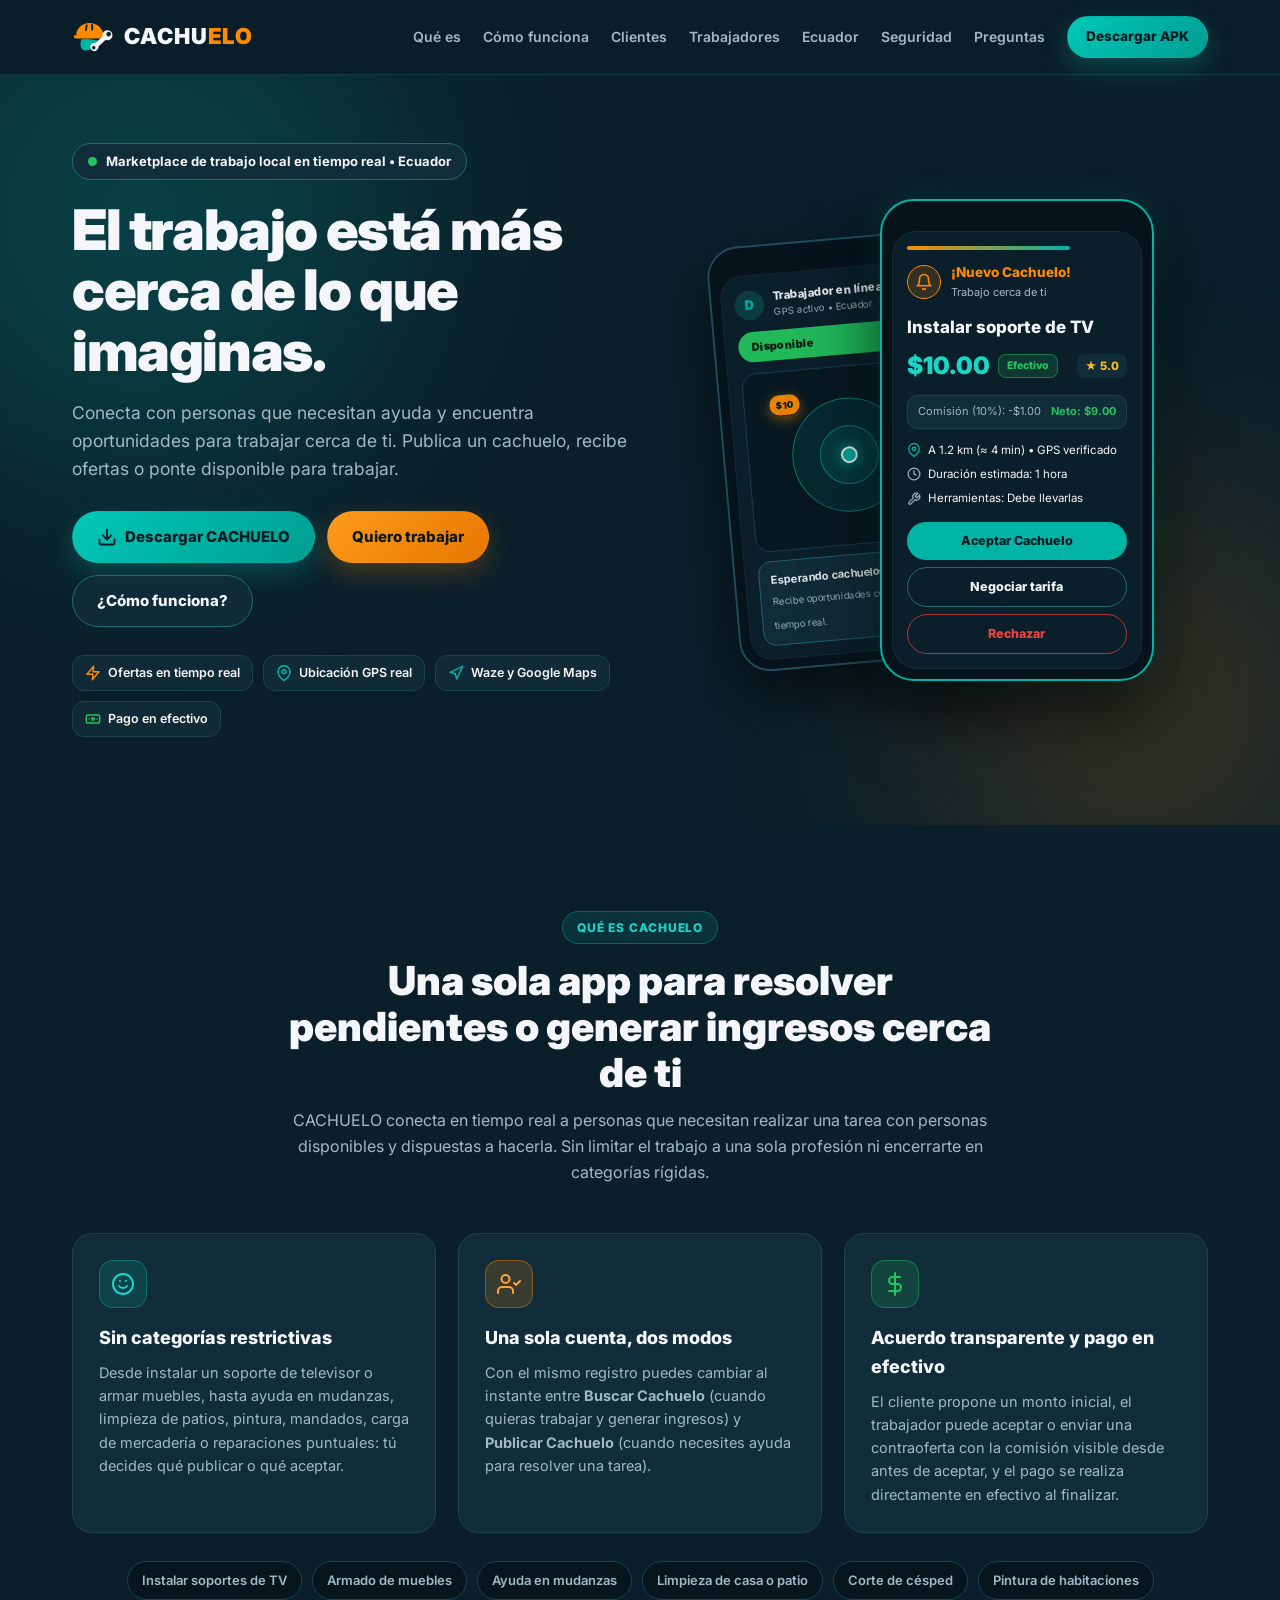
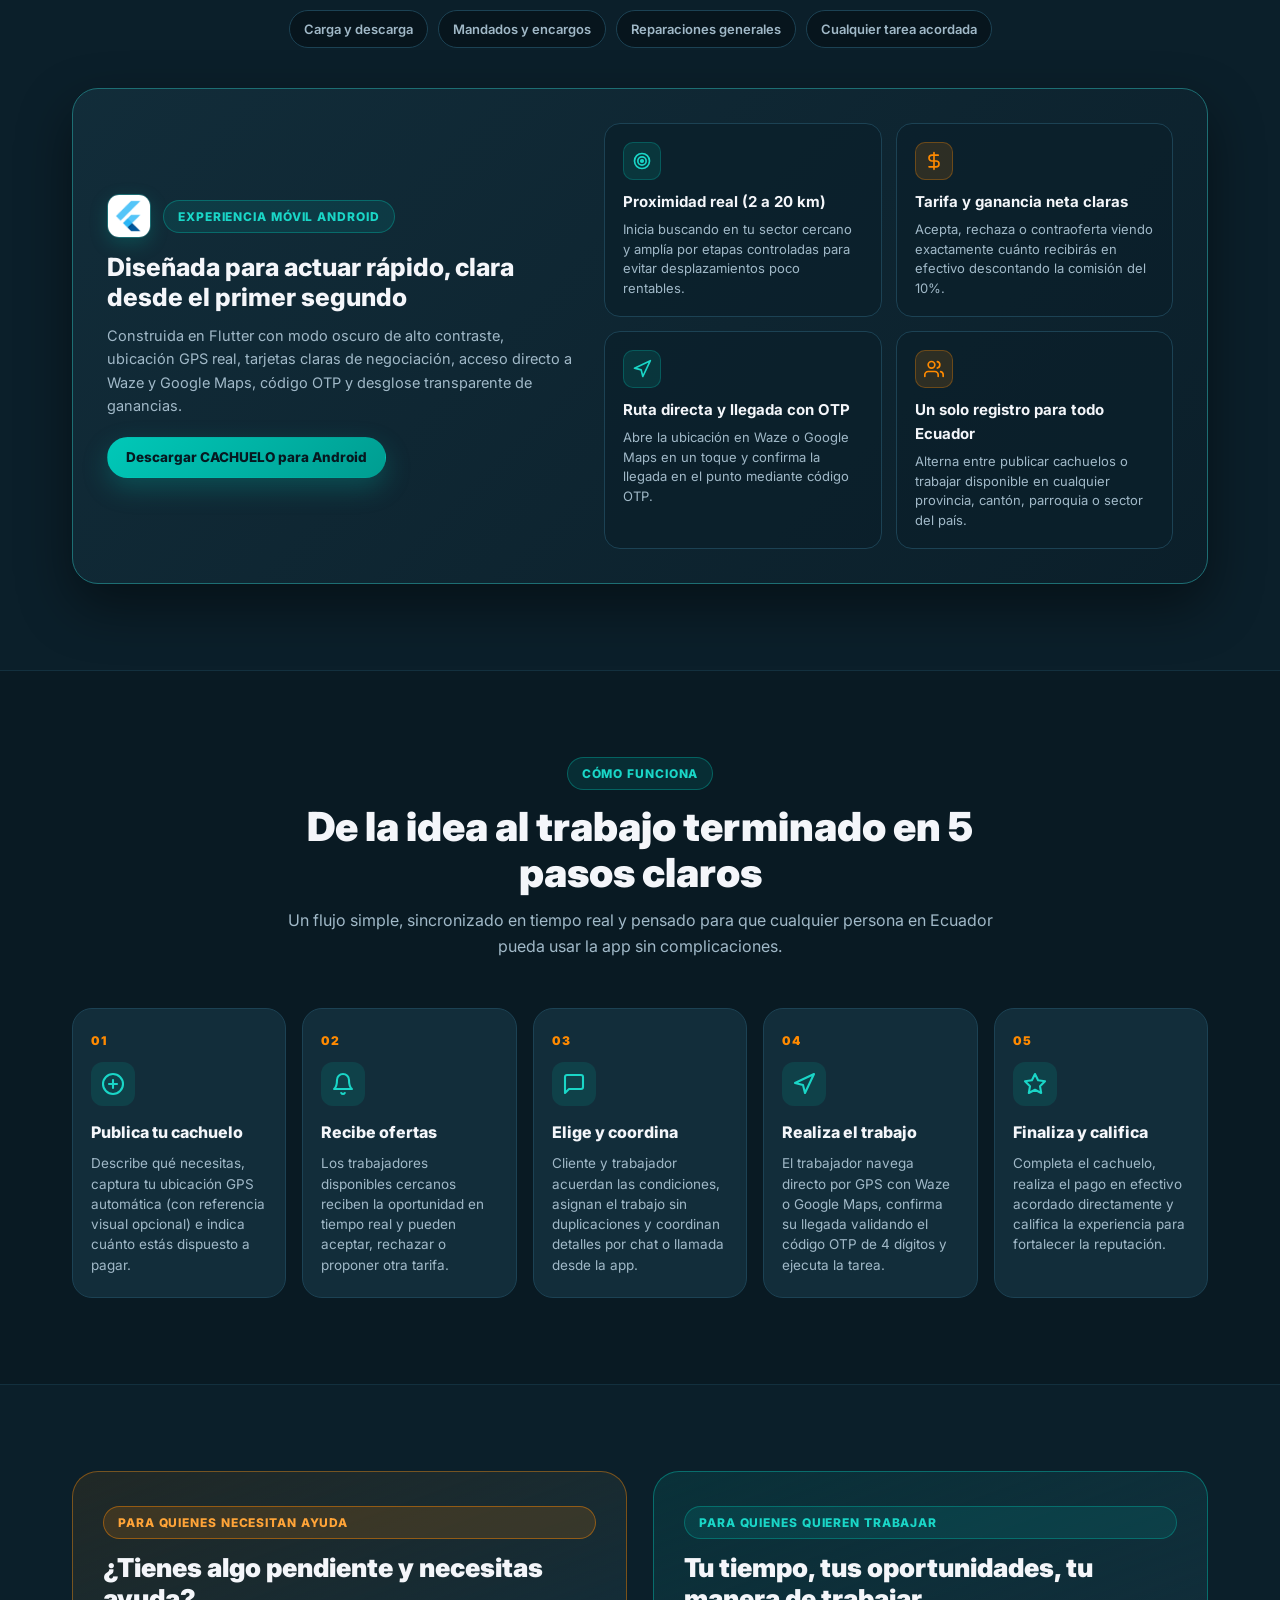
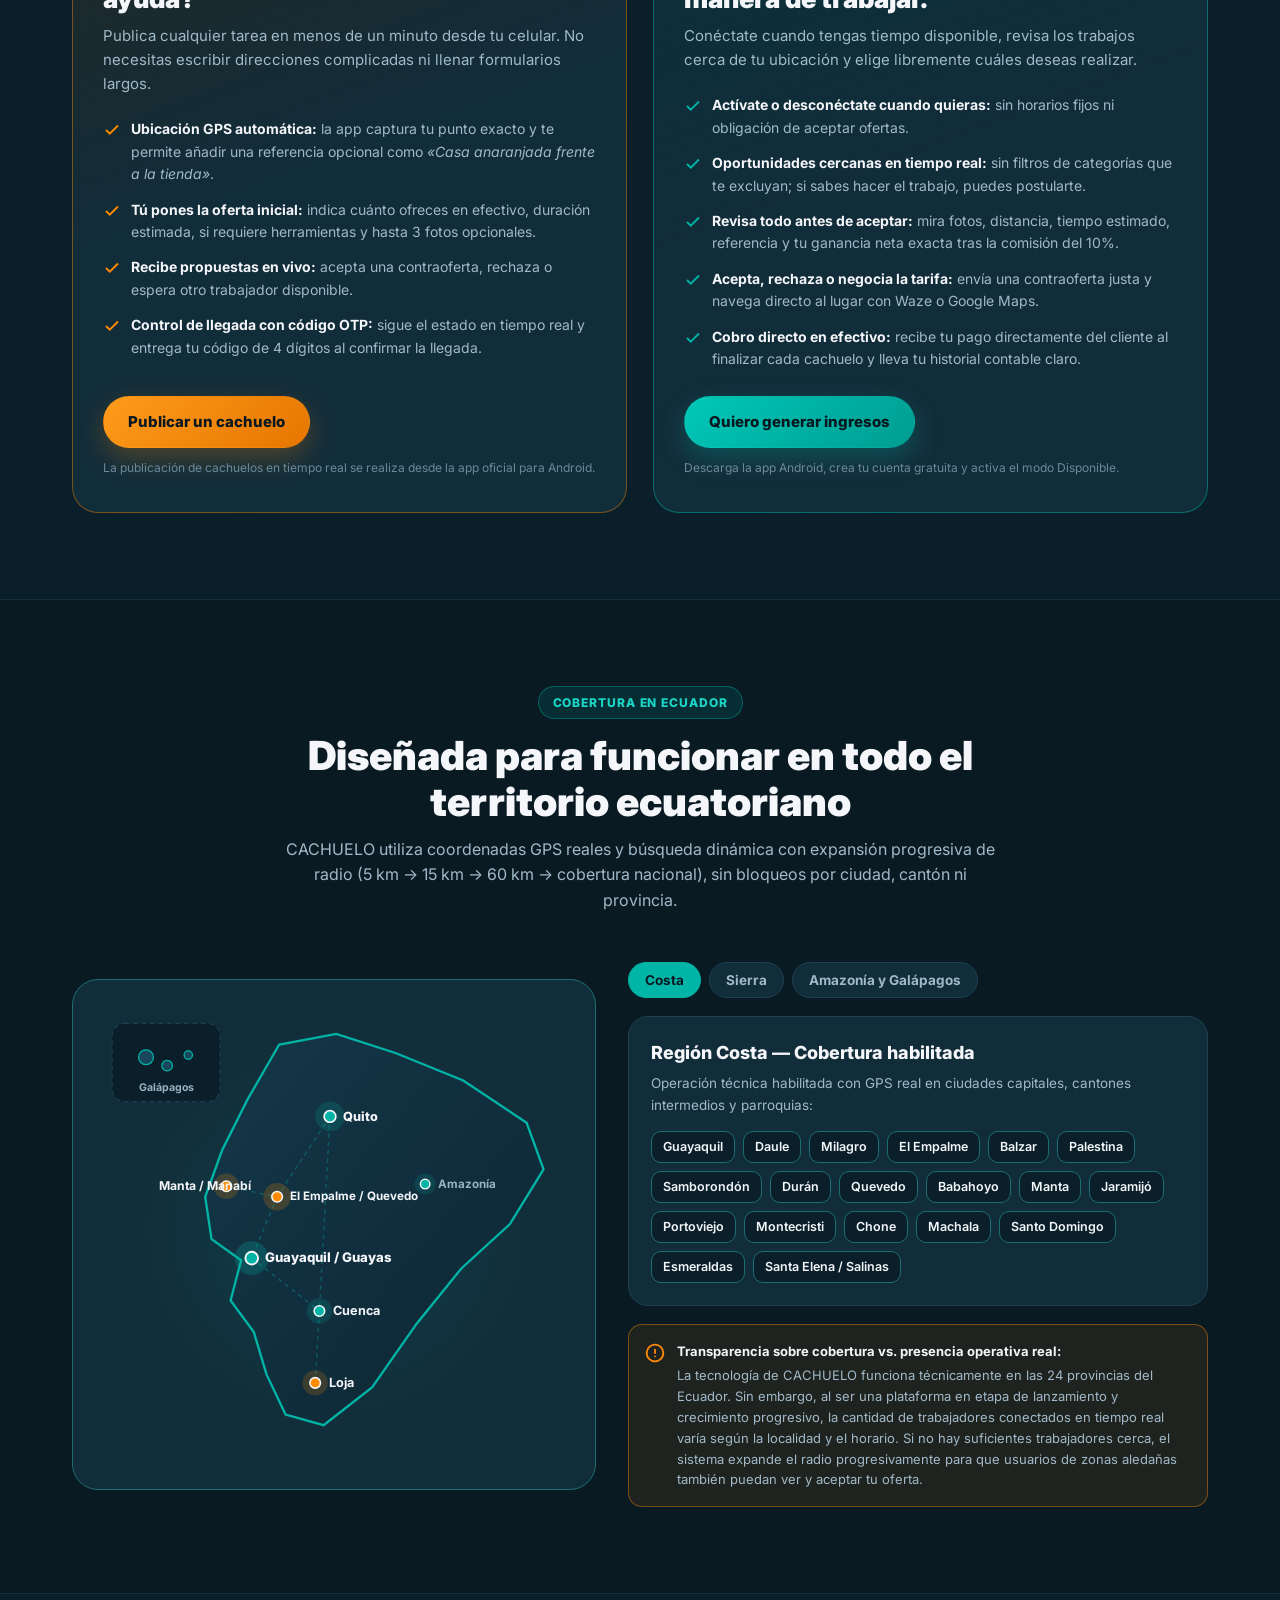
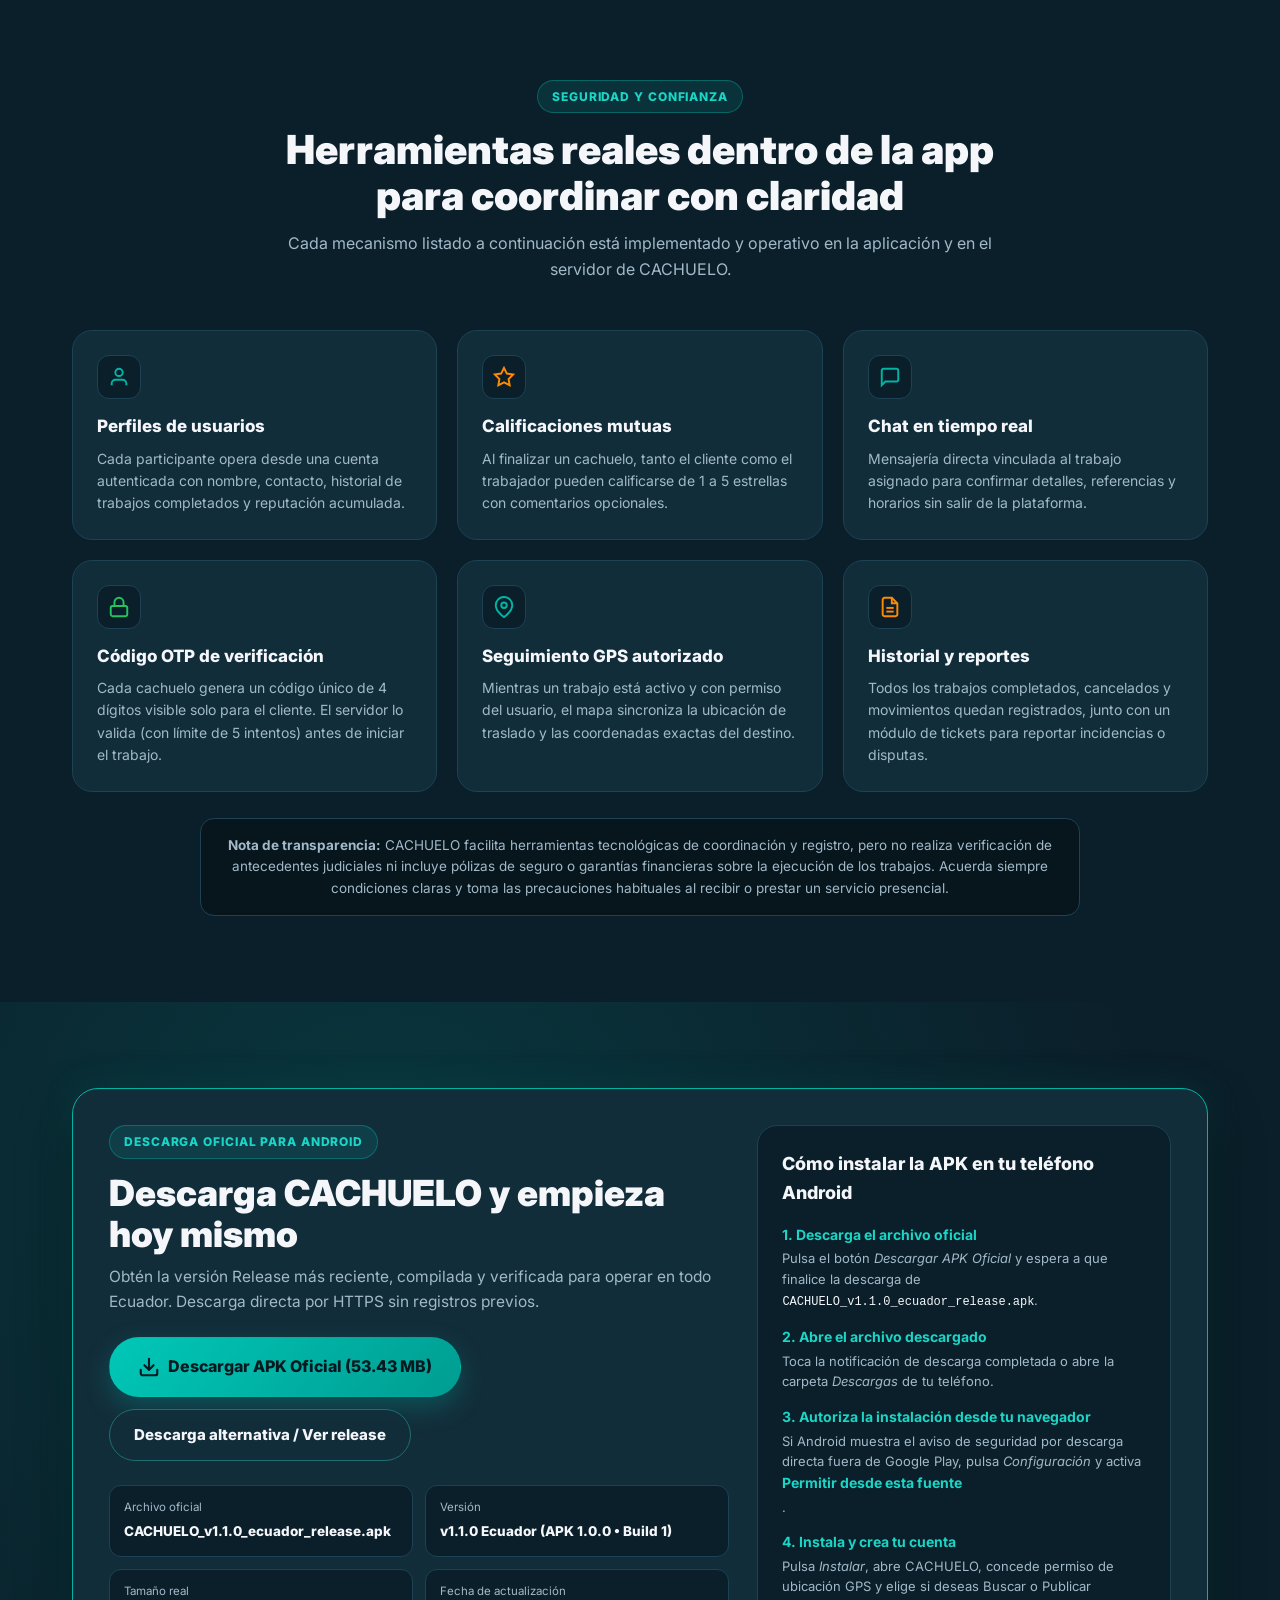
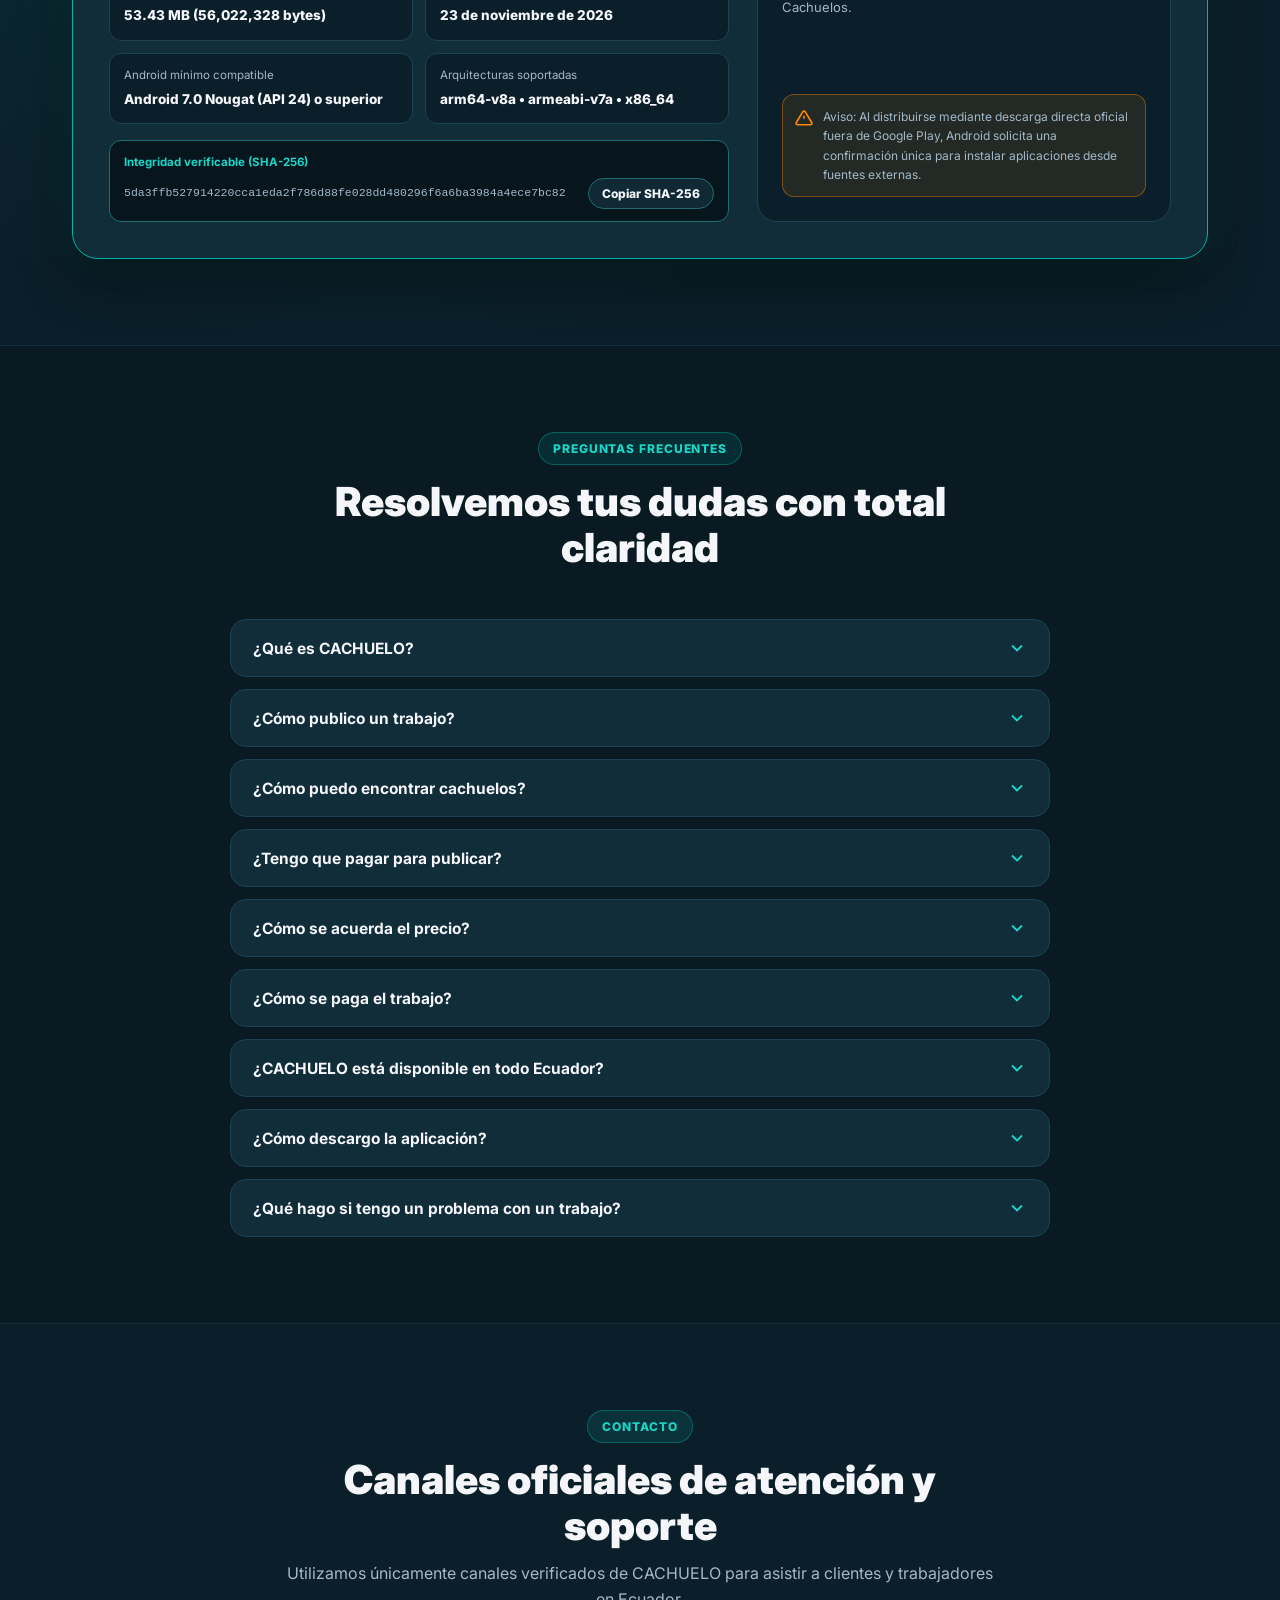
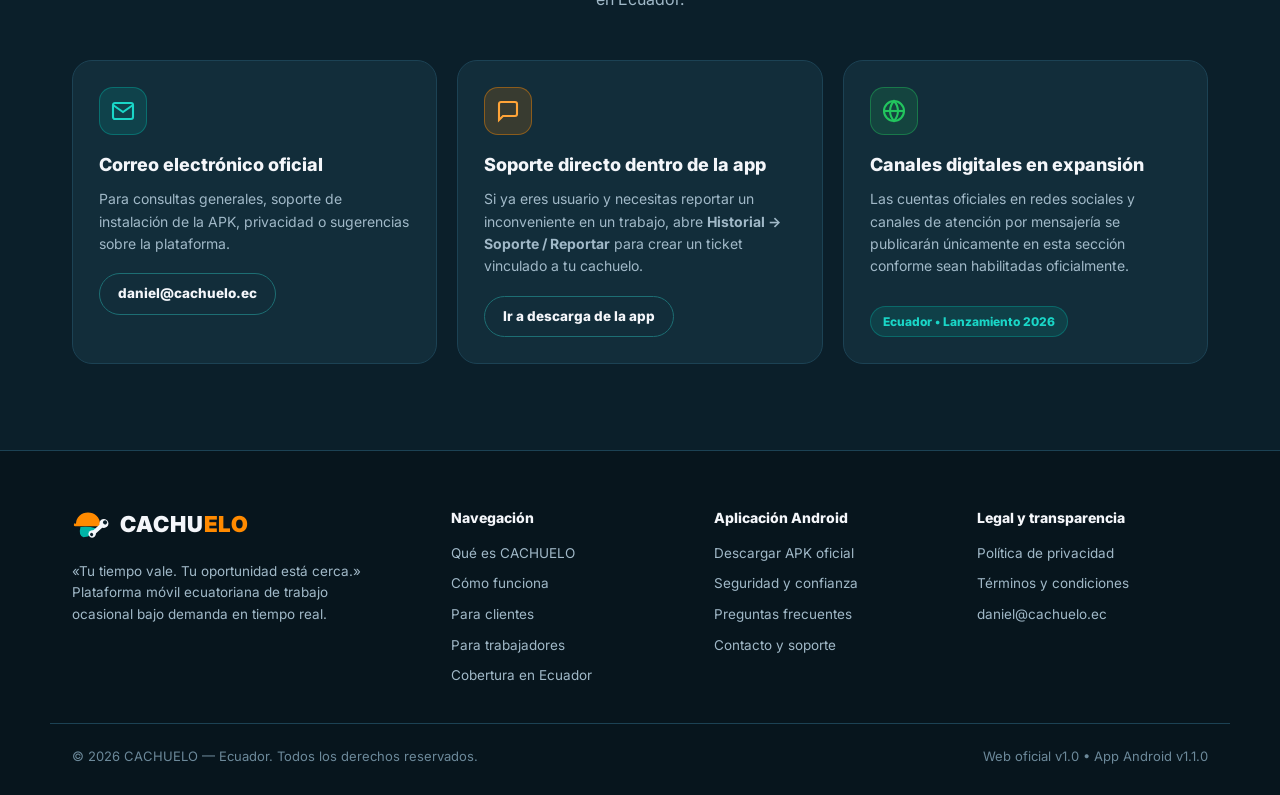
==== commit 88600798: "Reemplazar collage por presentacion limpia de CACHUELO y eliminar modal" ====
--- a/index.html
+++ b/index.html
@@ -16,7 +16,7 @@
   <meta property="og:title" content="CACHUELO — El trabajo está más cerca de lo que imaginas" />
   <meta property="og:description" content="Conecta con personas que necesitan ayuda y encuentra oportunidades para trabajar cerca de ti en Ecuador. Descarga la app oficial para Android." />
   <meta property="og:url" content="https://danielitozv2006-prog.github.io/cachuelo/" />
-  <meta property="og:image" content="https://danielitozv2006-prog.github.io/cachuelo/assets/cachuelo-showcase.jpg" />
+  <meta property="og:image" content="https://danielitozv2006-prog.github.io/cachuelo/assets/icon-192.png" />
   <meta property="og:image:width" content="1200" />
   <meta property="og:image:height" content="800" />
 
@@ -24,7 +24,7 @@
   <meta name="twitter:card" content="summary_large_image" />
   <meta name="twitter:title" content="CACHUELO — Trabajo local bajo demanda en Ecuador" />
   <meta name="twitter:description" content="Publica un cachuelo, recibe ofertas en tiempo real o actívate para generar ingresos cerca de ti. Descarga la APK oficial para Android." />
-  <meta name="twitter:image" content="https://danielitozv2006-prog.github.io/cachuelo/assets/cachuelo-showcase.jpg" />
+  <meta name="twitter:image" content="https://danielitozv2006-prog.github.io/cachuelo/assets/icon-192.png" />
 
   <link rel="icon" type="image/svg+xml" href="favicon.svg" />
   <link rel="apple-touch-icon" href="assets/icon-192.png" />
@@ -275,27 +275,54 @@
           <span>Cualquier tarea acordada</span>
         </div>
 
-        <!-- Galería oficial de pantallas de la app -->
-        <div class="showcase-panel reveal">
-          <div class="showcase-text">
-            <span class="section-pill">Interfaz real de la aplicación Android</span>
+        <!-- Presentación limpia de la experiencia móvil CACHUELO -->
+        <div class="experience-panel reveal">
+          <div class="experience-intro">
+            <div class="experience-brand">
+              <img src="assets/icon-192.png" alt="Logotipo oficial de CACHUELO" width="44" height="44" />
+              <div>
+                <span class="section-pill">Experiencia móvil Android</span>
+              </div>
+            </div>
             <h3>Diseñada para actuar rápido, clara desde el primer segundo</h3>
             <p>
-              Cada pantalla de CACHUELO fue construida en Flutter con modo oscuro de alto contraste, radar GPS animado, tarjetas claras de negociación, acceso directo a Waze y Google Maps, código OTP y desglose de ganancias.
+              Construida en Flutter con modo oscuro de alto contraste, ubicación GPS real, tarjetas claras de negociación, acceso directo a Waze y Google Maps, código OTP y desglose transparente de ganancias.
             </p>
-            <button type="button" class="btn btn-secondary btn-sm" id="btn-zoom-showcase">
-              Ver pantallas en tamaño completo
-            </button>
-          </div>
-          <div class="showcase-media">
-            <img
-              src="assets/cachuelo-showcase.jpg"
-              alt="Pantallas oficiales de la aplicación móvil CACHUELO: Inicio, Selección de modo, Trabajador en línea, Oferta dinámica, Navegación Waze y Google Maps con OTP, Publicar Cachuelo y Mis ganancias"
-              width="1200"
-              height="800"
-              loading="lazy"
-              id="showcase-img-trigger"
-            />
+            <a href="#descargar" class="btn btn-primary btn-sm">Descargar CACHUELO para Android</a>
+          </div>
+
+          <div class="experience-grid">
+            <article class="exp-item">
+              <div class="exp-icon exp-icon-teal" aria-hidden="true">
+                <svg width="20" height="20" viewBox="0 0 24 24" fill="none" stroke="currentColor" stroke-width="2" stroke-linecap="round" stroke-linejoin="round"><circle cx="12" cy="12" r="9"/><circle cx="12" cy="12" r="5"/><circle cx="12" cy="12" r="1.5" fill="currentColor"/></svg>
+              </div>
+              <h4>Proximidad real (2 a 20 km)</h4>
+              <p>Inicia buscando en tu sector cercano y amplía por etapas controladas para evitar desplazamientos poco rentables.</p>
+            </article>
+
+            <article class="exp-item">
+              <div class="exp-icon exp-icon-orange" aria-hidden="true">
+                <svg width="20" height="20" viewBox="0 0 24 24" fill="none" stroke="currentColor" stroke-width="2" stroke-linecap="round" stroke-linejoin="round"><path d="M12 2v20M17 5H9.5a3.5 3.5 0 0 0 0 7h5a3.5 3.5 0 0 1 0 7H6"/></svg>
+              </div>
+              <h4>Tarifa y ganancia neta claras</h4>
+              <p>Acepta, rechaza o contraoferta viendo exactamente cuánto recibirás en efectivo descontando la comisión del 10%.</p>
+            </article>
+
+            <article class="exp-item">
+              <div class="exp-icon exp-icon-teal" aria-hidden="true">
+                <svg width="20" height="20" viewBox="0 0 24 24" fill="none" stroke="currentColor" stroke-width="2" stroke-linecap="round" stroke-linejoin="round"><polygon points="3 11 22 2 13 21 11 13 3 11"/></svg>
+              </div>
+              <h4>Ruta directa y llegada con OTP</h4>
+              <p>Abre la ubicación en Waze o Google Maps en un toque y confirma la llegada en el punto mediante código OTP.</p>
+            </article>
+
+            <article class="exp-item">
+              <div class="exp-icon exp-icon-orange" aria-hidden="true">
+                <svg width="20" height="20" viewBox="0 0 24 24" fill="none" stroke="currentColor" stroke-width="2" stroke-linecap="round" stroke-linejoin="round"><path d="M17 21v-2a4 4 0 0 0-4-4H5a4 4 0 0 0-4 4v2"/><circle cx="9" cy="7" r="4"/><path d="M23 21v-2a4 4 0 0 0-3-3.87"/><path d="M16 3.13a4 4 0 0 1 0 7.75"/></svg>
+              </div>
+              <h4>Un solo registro para todo Ecuador</h4>
+              <p>Alterna entre publicar cachuelos o trabajar disponible en cualquier provincia, cantón, parroquia o sector del país.</p>
+            </article>
           </div>
         </div>
       </div>
@@ -967,12 +994,6 @@
     </div>
   </footer>
 
-  <!-- LIGHTBOX DE SHOWCASE -->
-  <div class="lightbox hidden" id="showcase-lightbox" role="dialog" aria-modal="true" aria-label="Vista ampliada de las pantallas de CACHUELO">
-    <button type="button" class="lightbox-close" id="lightbox-close" aria-label="Cerrar vista ampliada">&times;</button>
-    <img src="assets/cachuelo-showcase.jpg" alt="Vista completa de la interfaz móvil de CACHUELO" />
-  </div>
-
   <script src="main.js"></script>
 </body>
 </html>
--- a/styles.css
+++ b/styles.css
@@ -735,41 +735,102 @@
   border-radius: 999px;
 }
 
-/* Showcase Panel */
-.showcase-panel {
+/* Experience Panel (Clean Brand Presentation) */
+.experience-panel {
   display: grid;
-  grid-template-columns: 0.85fr 1.15fr;
-  gap: 30px;
-  align-items: center;
-  background: linear-gradient(135deg, rgba(18, 45, 58, 0.95), rgba(11, 31, 42, 0.95));
+  grid-template-columns: 0.9fr 1.1fr;
+  gap: 32px;
+  align-items: center;
+  background: linear-gradient(135deg, rgba(18, 45, 58, 0.96), rgba(11, 31, 42, 0.96));
   border: 1.5px solid var(--border-teal);
   border-radius: var(--radius-xl);
-  padding: 30px;
+  padding: 34px;
   box-shadow: var(--shadow-lg);
 }
 
-.showcase-text h3 {
-  font-size: 24px;
+.experience-brand {
+  display: flex;
+  align-items: center;
+  gap: 12px;
+  margin-bottom: 14px;
+}
+
+.experience-brand img {
+  width: 44px;
+  height: 44px;
+  border-radius: 12px;
+  border: 1px solid var(--border-teal);
+  box-shadow: 0 6px 18px rgba(0, 180, 166, 0.22);
+}
+
+.experience-brand .section-pill {
+  margin-bottom: 0;
+}
+
+.experience-intro h3 {
+  font-size: 25px;
   font-weight: 800;
   line-height: 1.2;
   margin-bottom: 12px;
 }
 
-.showcase-text p {
+.experience-intro p {
   font-size: 14.5px;
   color: var(--text-sec);
-  margin-bottom: 18px;
-}
-
-.showcase-media img {
+  margin-bottom: 20px;
+}
+
+.experience-grid {
+  display: grid;
+  grid-template-columns: repeat(2, 1fr);
+  gap: 14px;
+}
+
+.exp-item {
+  background: rgba(11, 31, 42, 0.72);
+  border: 1px solid var(--border);
   border-radius: 16px;
-  border: 1px solid var(--border);
-  cursor: zoom-in;
-  transition: transform 0.25s ease;
-}
-
-.showcase-media img:hover {
-  transform: scale(1.015);
+  padding: 18px;
+  transition: border-color 0.2s ease, transform 0.2s ease;
+}
+
+.exp-item:hover {
+  border-color: var(--border-teal);
+  transform: translateY(-2px);
+}
+
+.exp-icon {
+  width: 38px;
+  height: 38px;
+  border-radius: 10px;
+  display: inline-flex;
+  align-items: center;
+  justify-content: center;
+  margin-bottom: 10px;
+}
+
+.exp-icon-teal {
+  background: rgba(0, 180, 166, 0.14);
+  color: var(--primary-bright);
+  border: 1px solid rgba(0, 180, 166, 0.3);
+}
+
+.exp-icon-orange {
+  background: rgba(255, 138, 0, 0.14);
+  color: var(--accent);
+  border: 1px solid rgba(255, 138, 0, 0.3);
+}
+
+.exp-item h4 {
+  font-size: 15px;
+  font-weight: 700;
+  margin-bottom: 6px;
+}
+
+.exp-item p {
+  font-size: 13px;
+  color: var(--text-sec);
+  line-height: 1.5;
 }
 
 /* Steps Grid */
@@ -1443,40 +1504,8 @@
 }
 
 /* =====================================================================
-   LIGHTBOX & SCROLL REVEAL
+   SCROLL REVEAL
 ===================================================================== */
-.lightbox {
-  position: fixed;
-  inset: 0;
-  background: rgba(5, 14, 20, 0.92);
-  z-index: 2500;
-  display: flex;
-  align-items: center;
-  justify-content: center;
-  padding: 24px;
-}
-
-.lightbox img {
-  max-width: 96vw;
-  max-height: 90vh;
-  border-radius: 16px;
-  border: 1.5px solid var(--primary);
-}
-
-.lightbox-close {
-  position: fixed;
-  top: 18px;
-  right: 22px;
-  background: var(--surface);
-  color: var(--text);
-  border: 1px solid var(--border-teal);
-  width: 44px;
-  height: 44px;
-  border-radius: 50%;
-  font-size: 28px;
-  cursor: pointer;
-}
-
 .reveal {
   opacity: 0;
   transform: translateY(18px);
@@ -1493,9 +1522,13 @@
 ===================================================================== */
 @media (max-width: 1060px) {
   .hero-grid,
-  .showcase-panel,
+  .experience-panel,
   .ecuador-grid,
   .download-box {
+    grid-template-columns: 1fr;
+  }
+
+  .experience-grid {
     grid-template-columns: 1fr;
   }
 
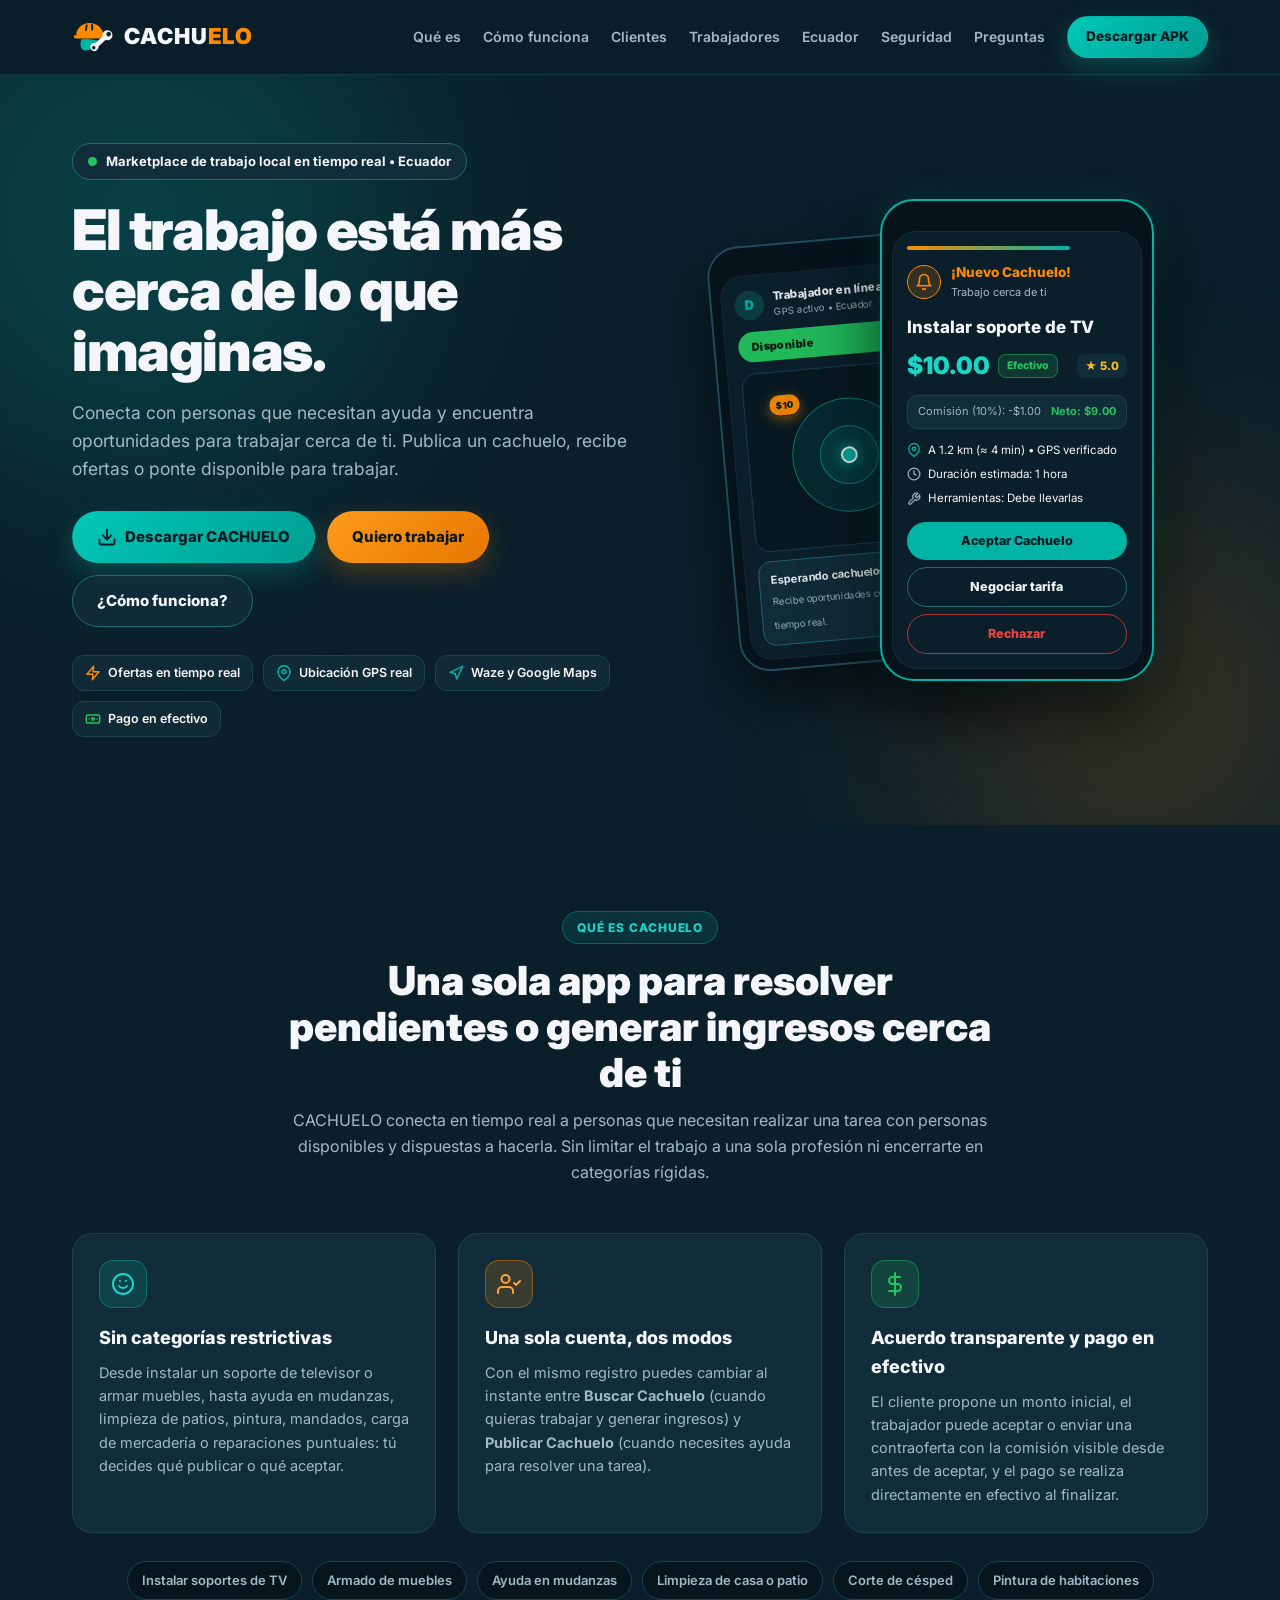
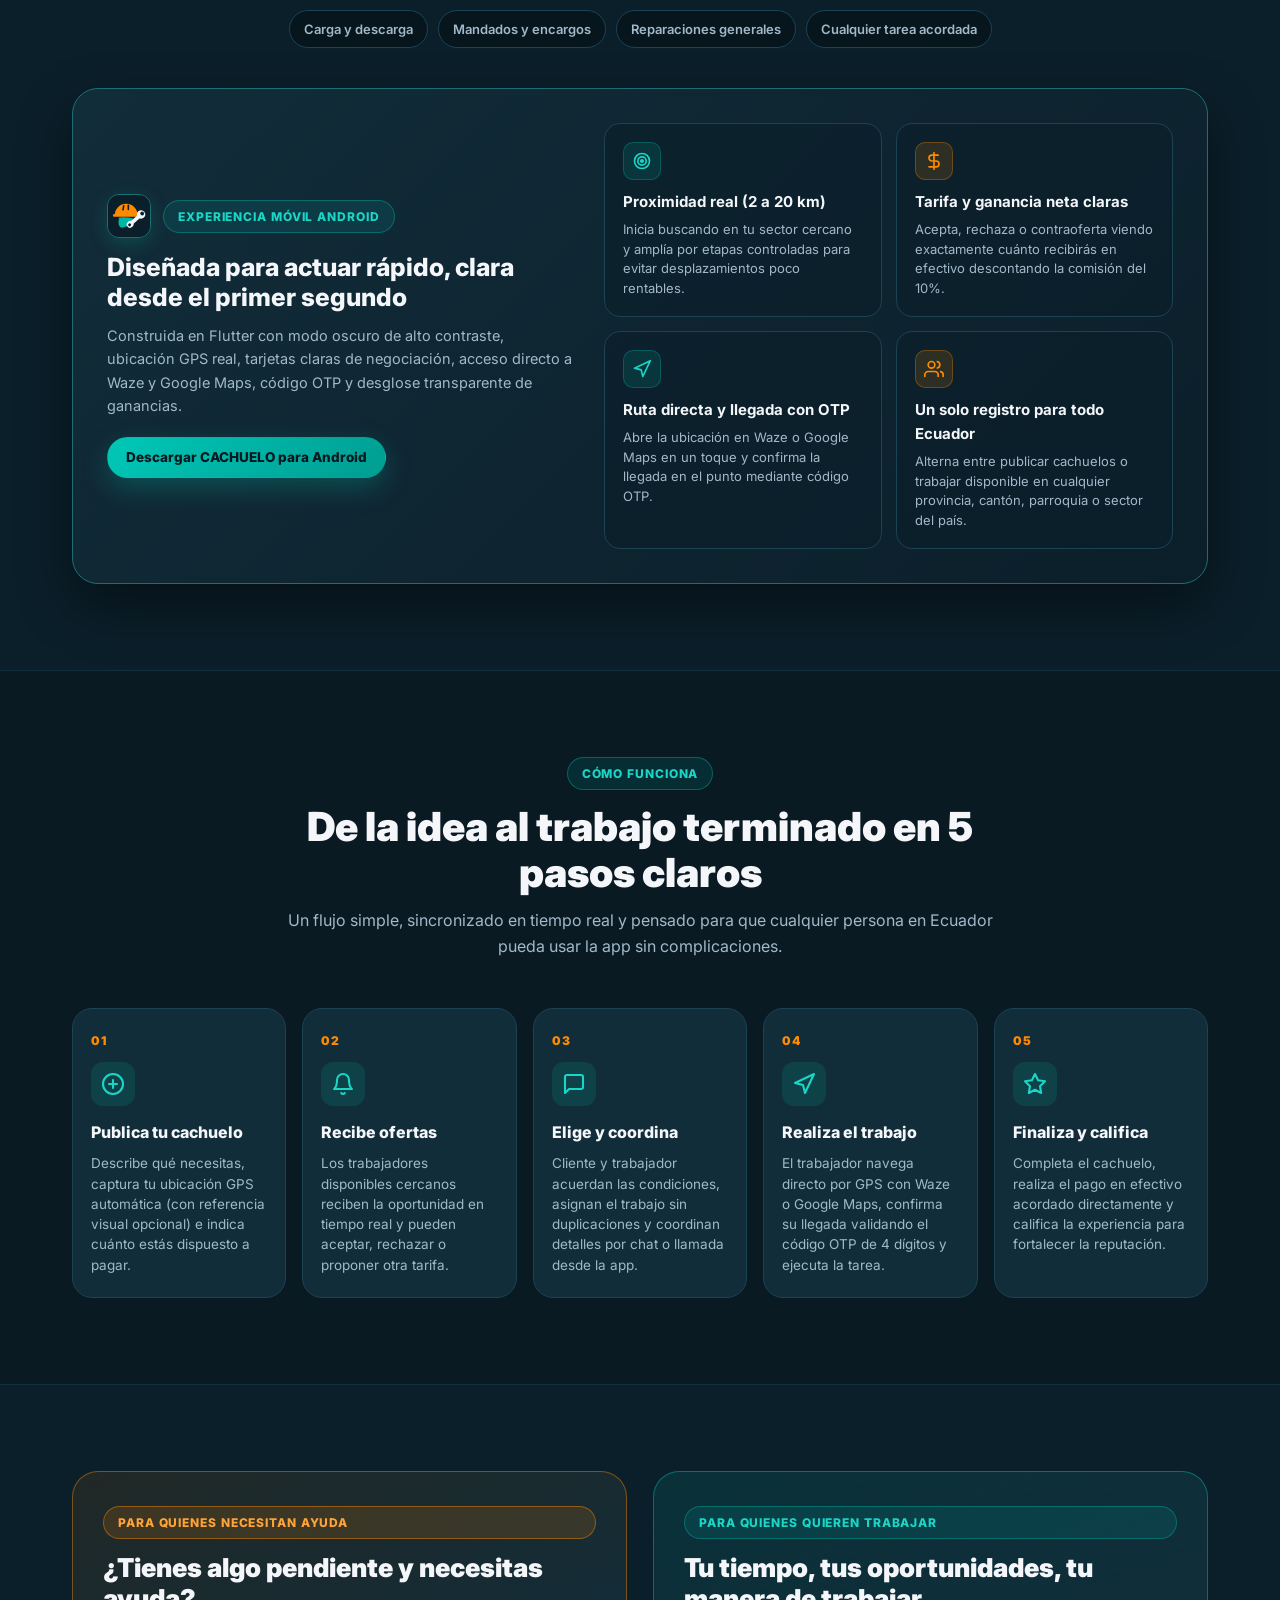
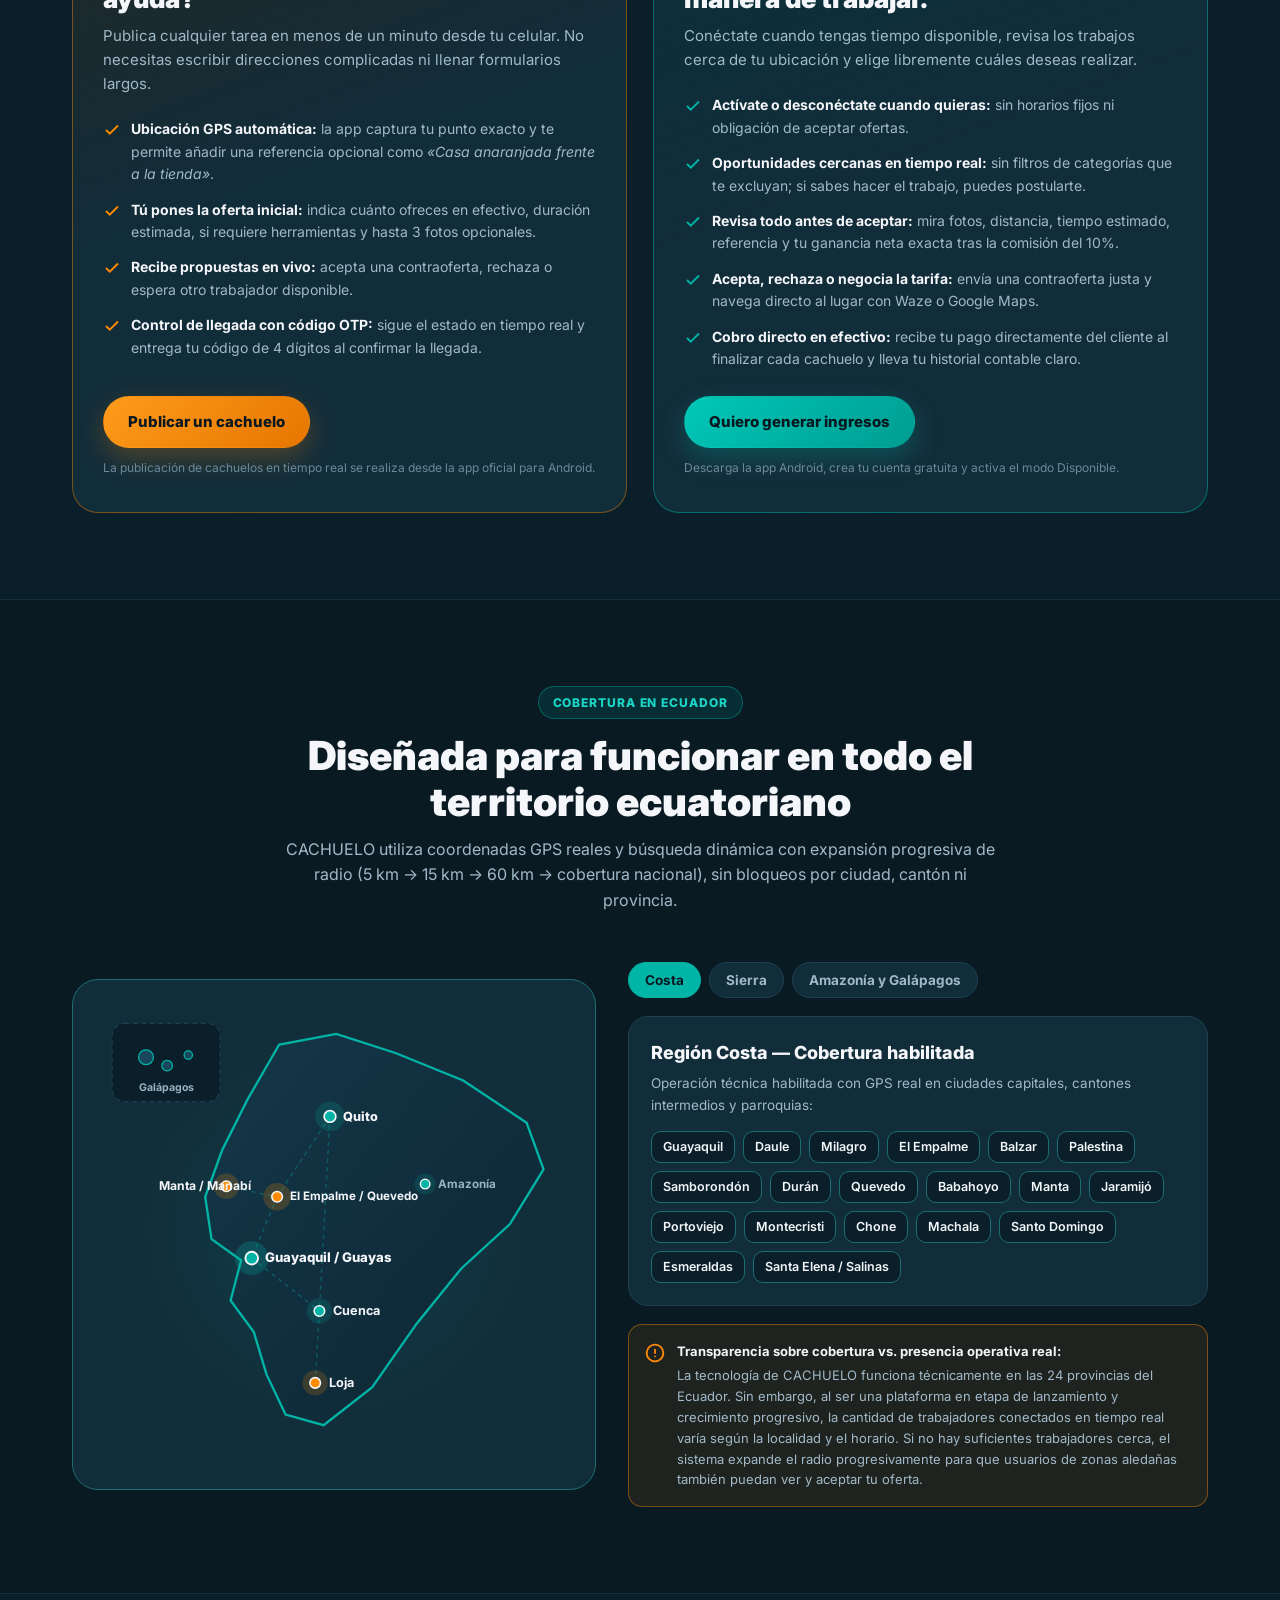
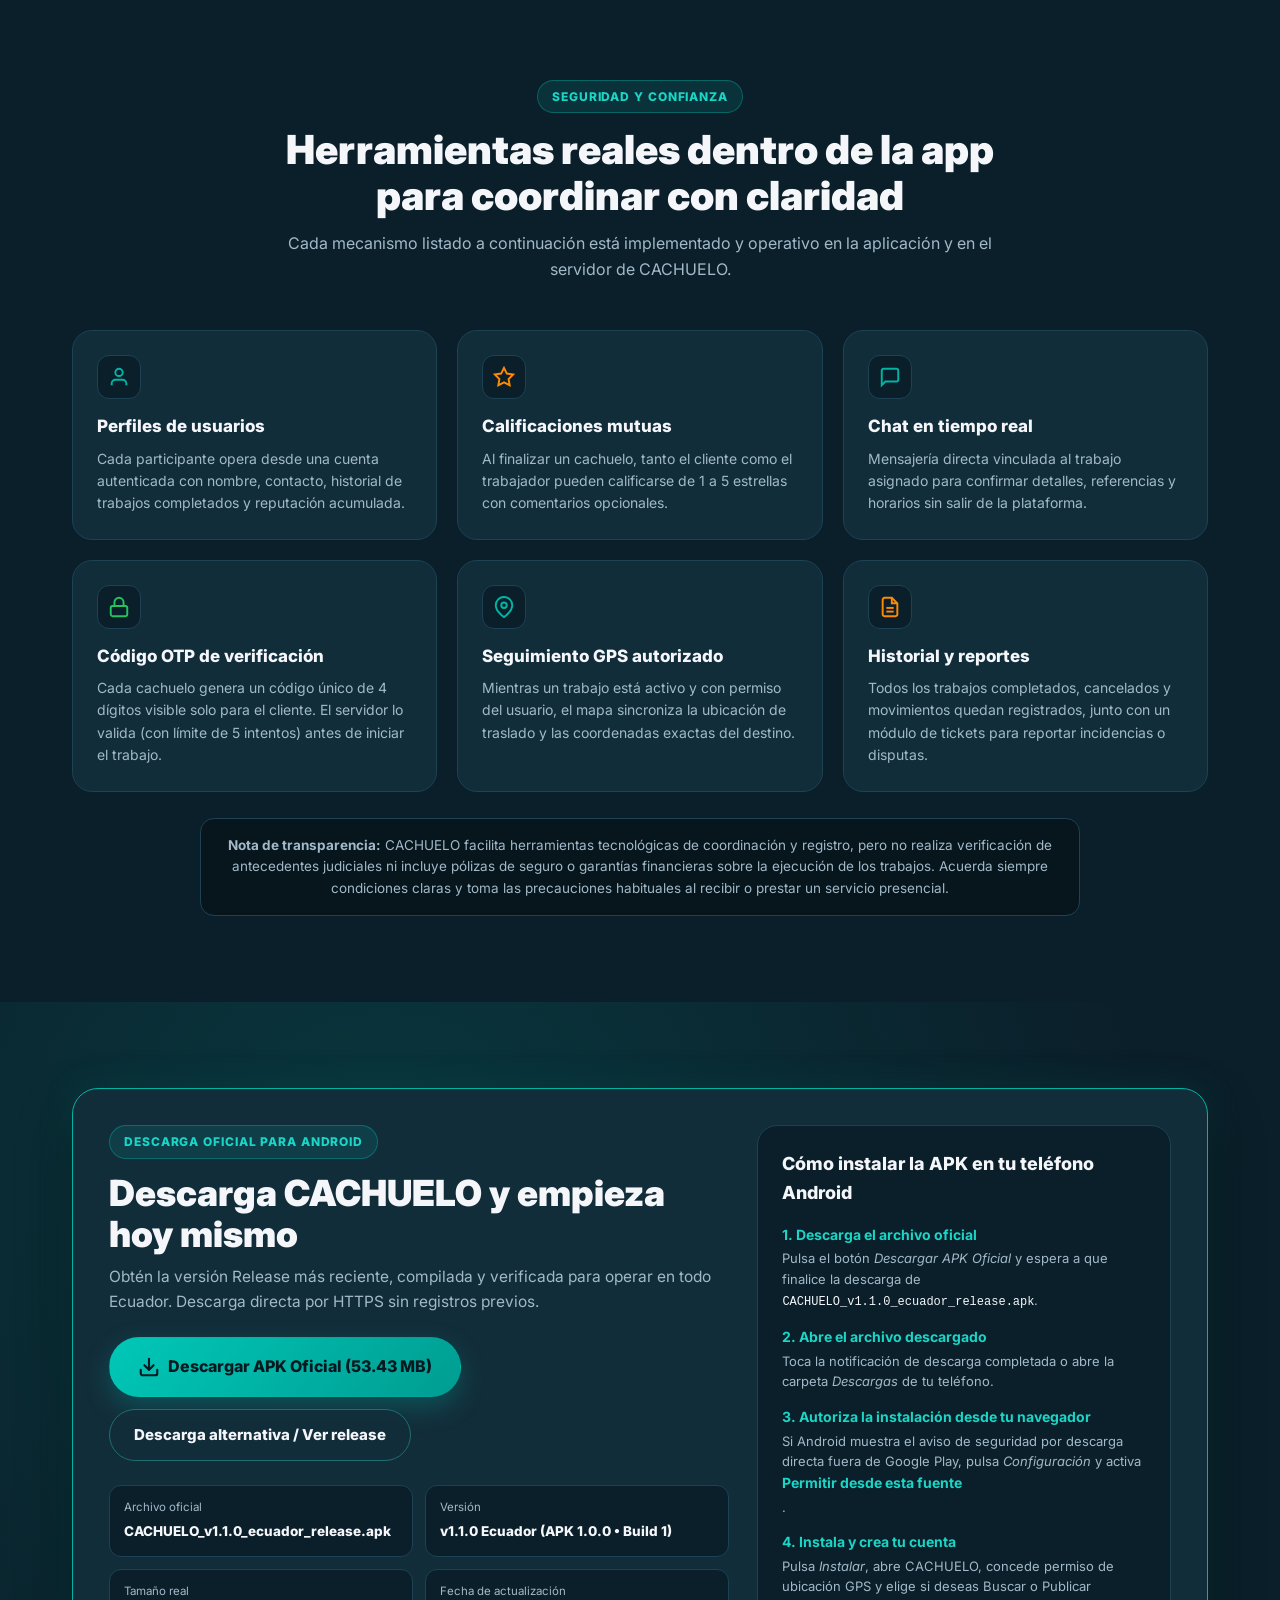
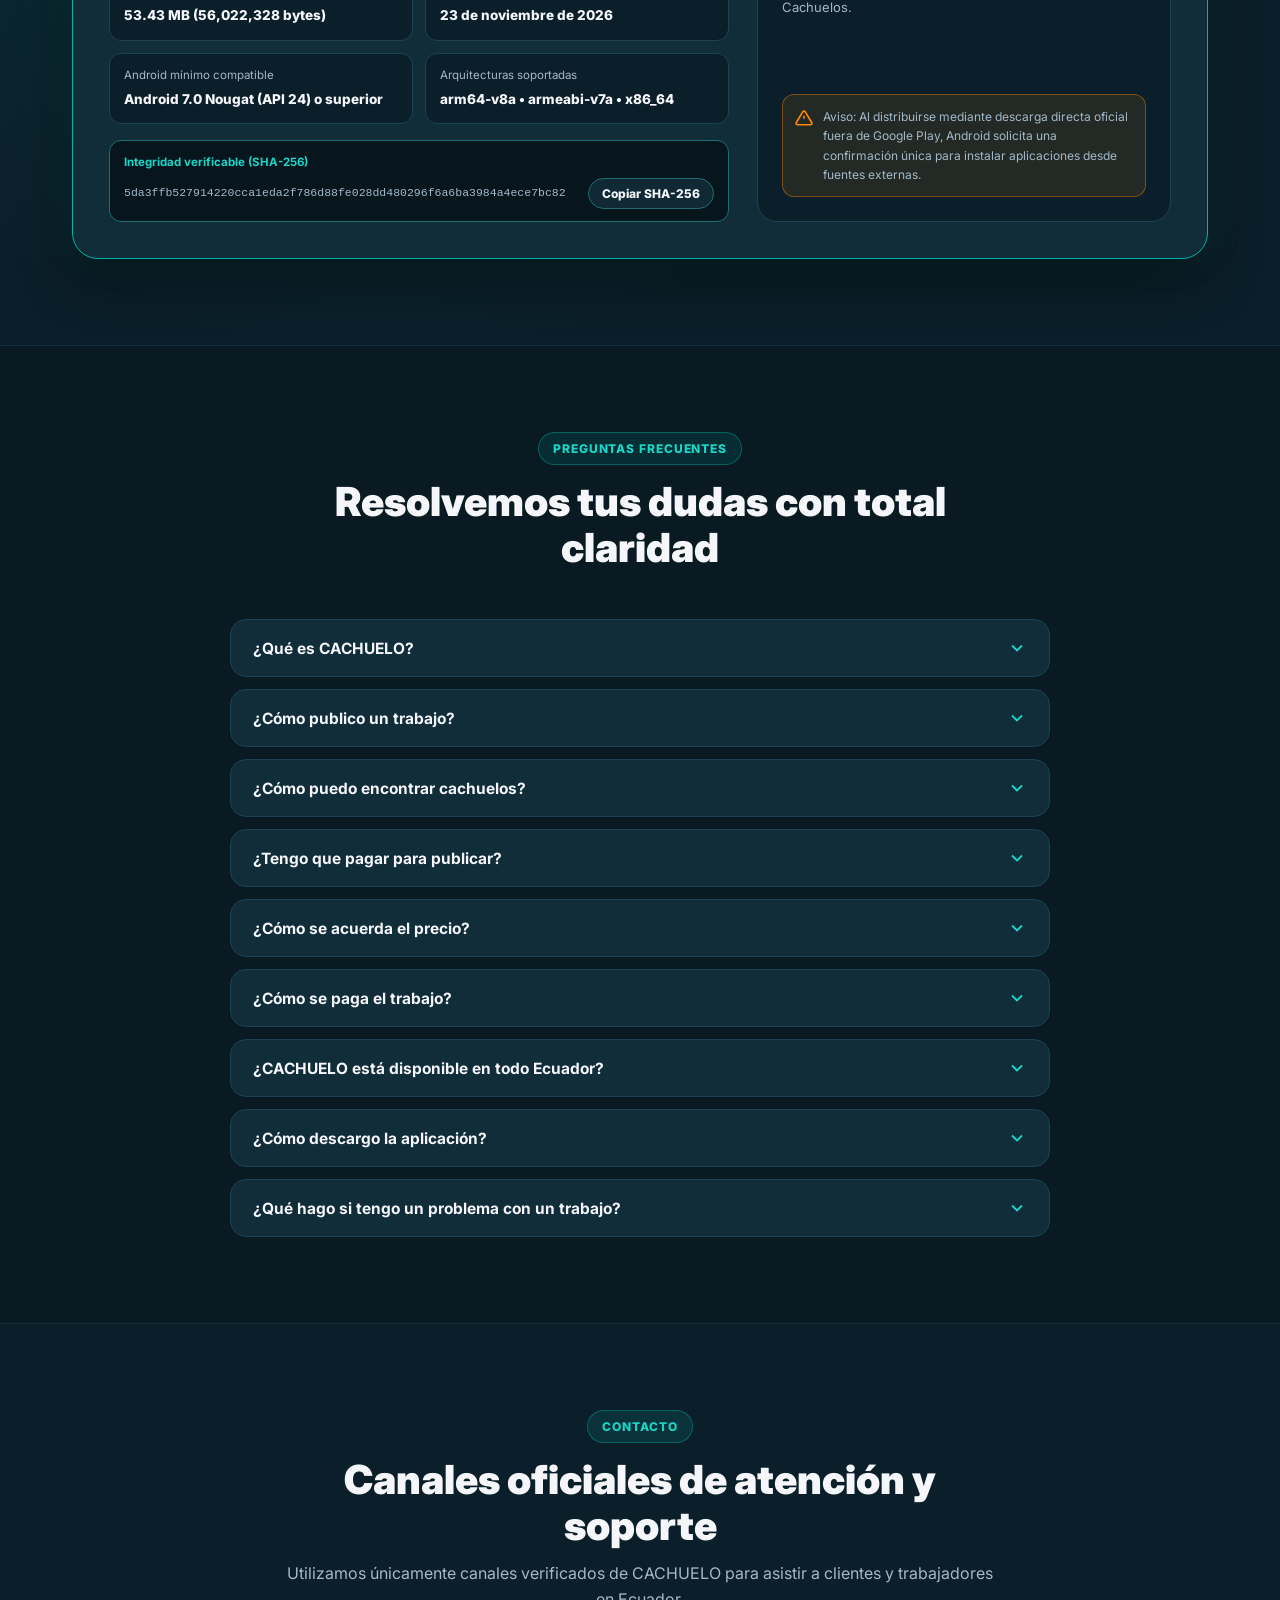
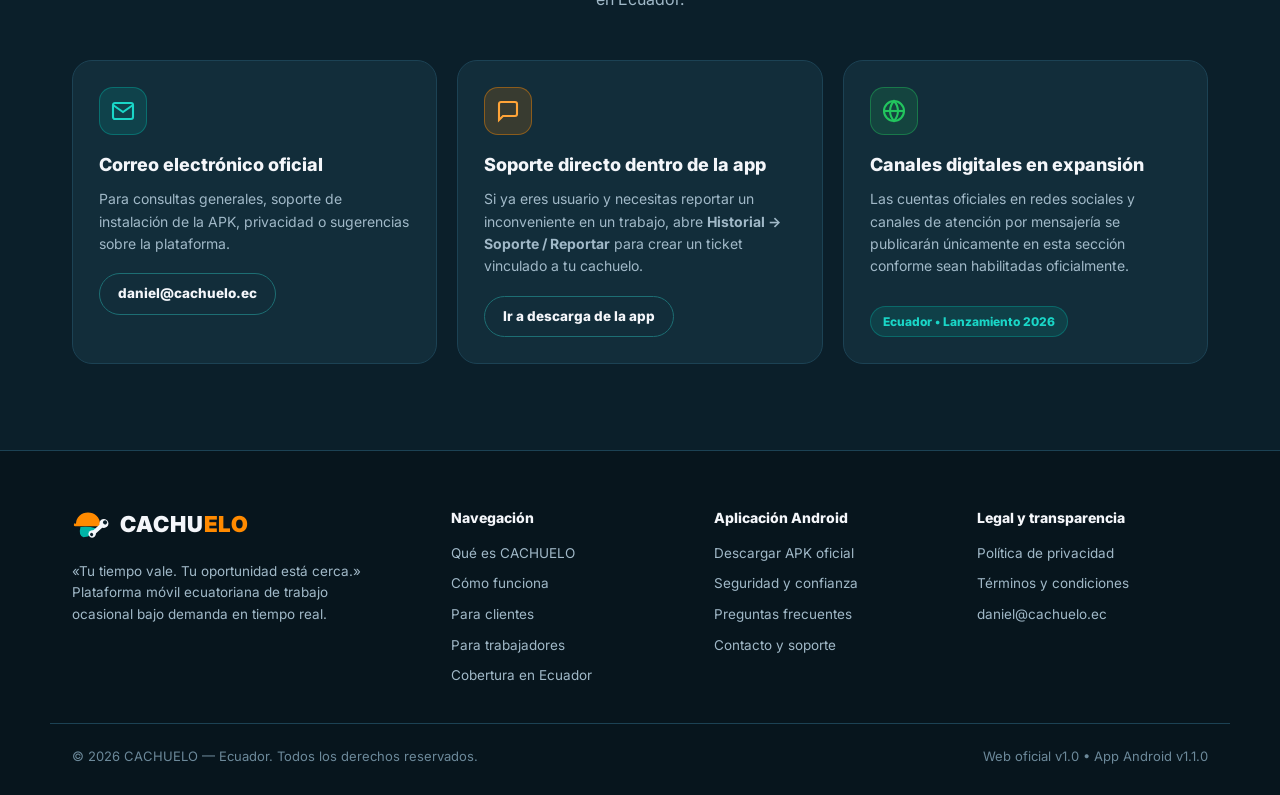
==== commit 497926d4: "Usar logotipo oficial de CACHUELO en seccion de presentacion" ====
--- a/index.html
+++ b/index.html
@@ -279,7 +279,7 @@
         <div class="experience-panel reveal">
           <div class="experience-intro">
             <div class="experience-brand">
-              <img src="assets/icon-192.png" alt="Logotipo oficial de CACHUELO" width="44" height="44" />
+              <img src="favicon.svg" alt="Logotipo oficial de CACHUELO" width="44" height="44" />
               <div>
                 <span class="section-pill">Experiencia móvil Android</span>
               </div>
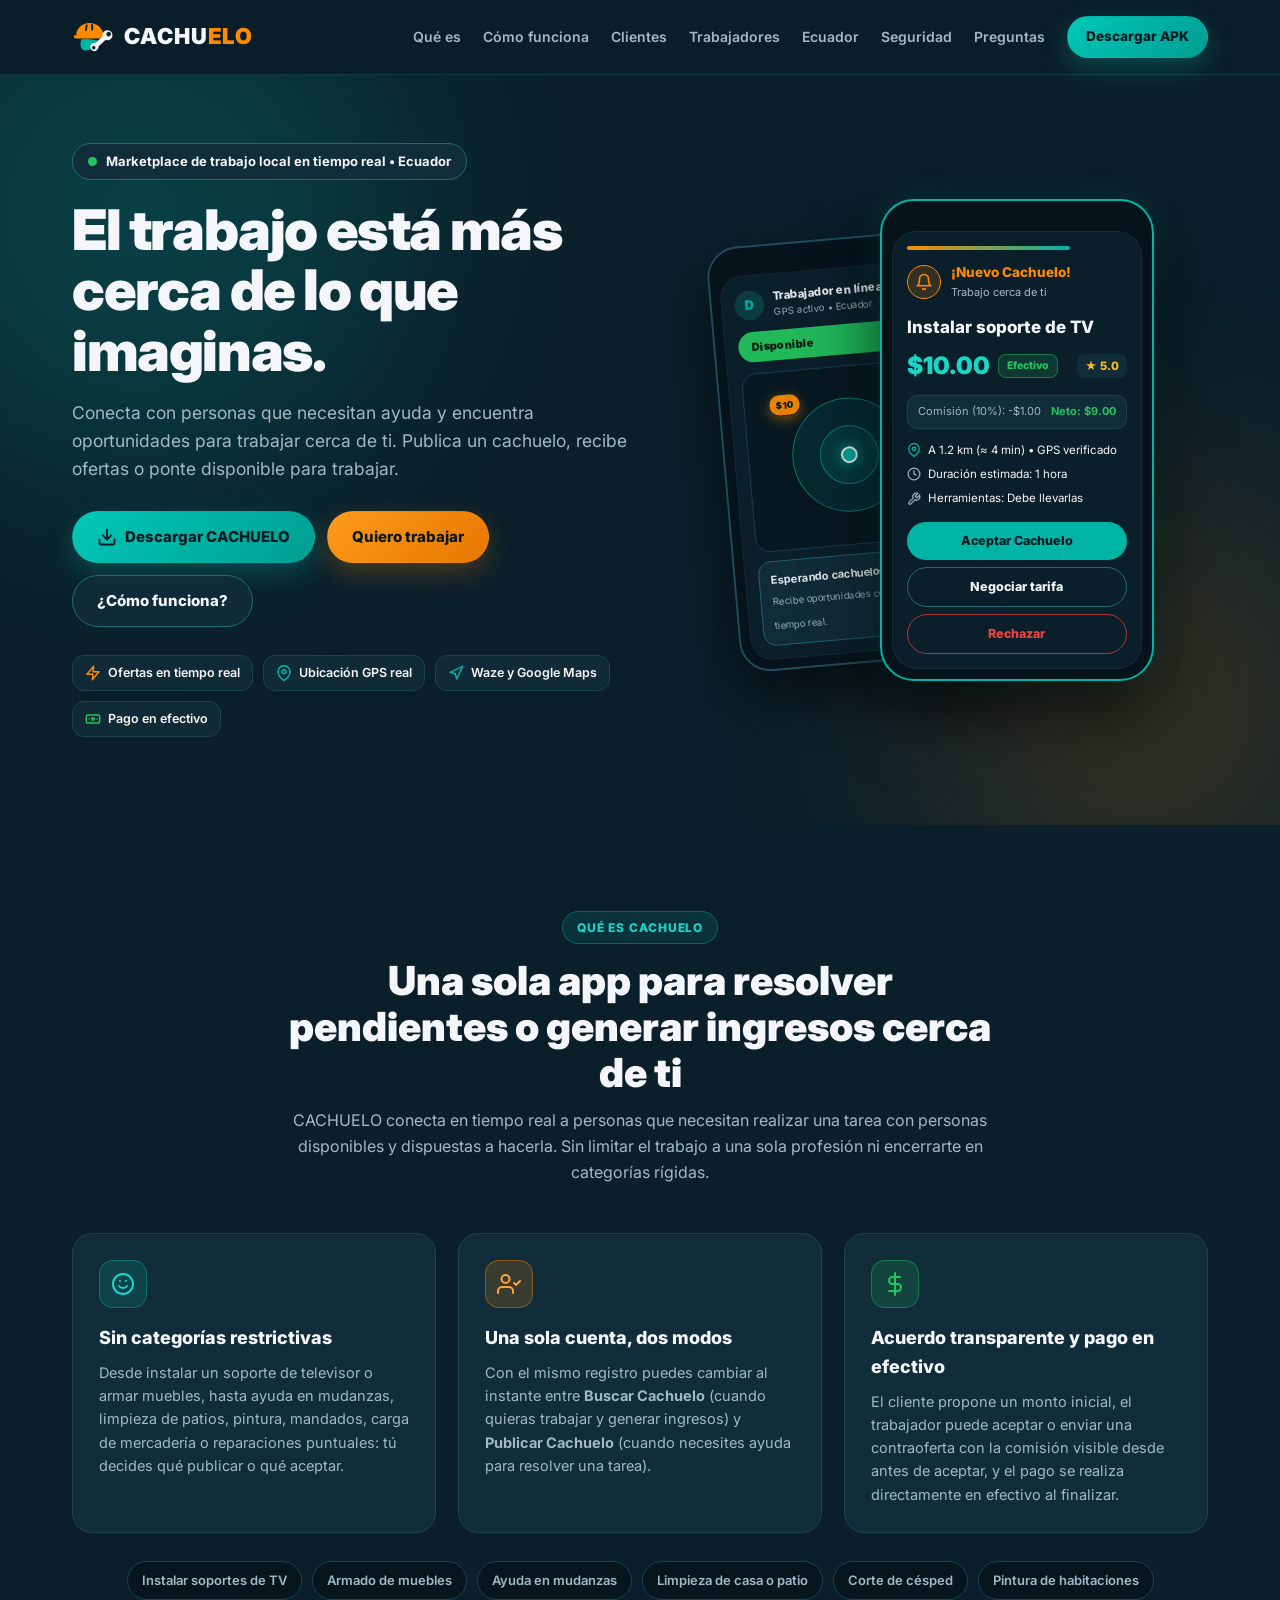
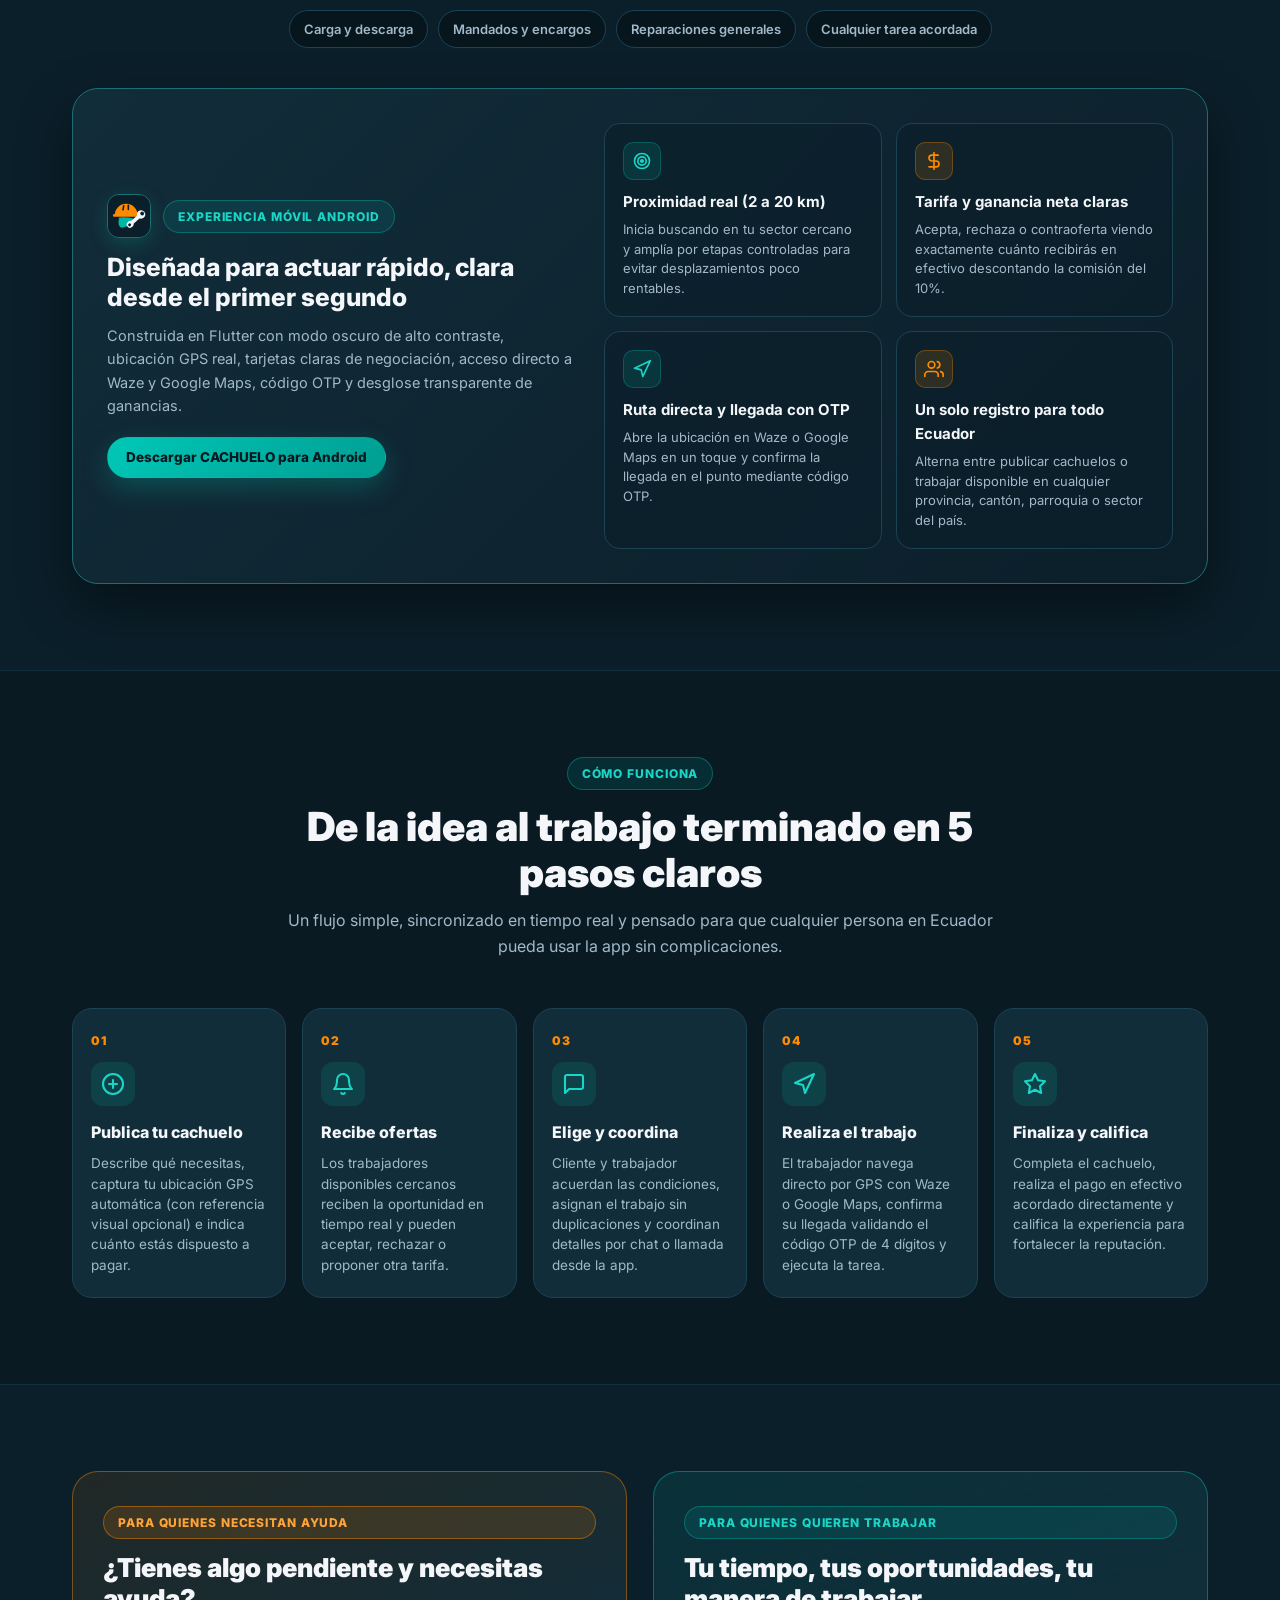
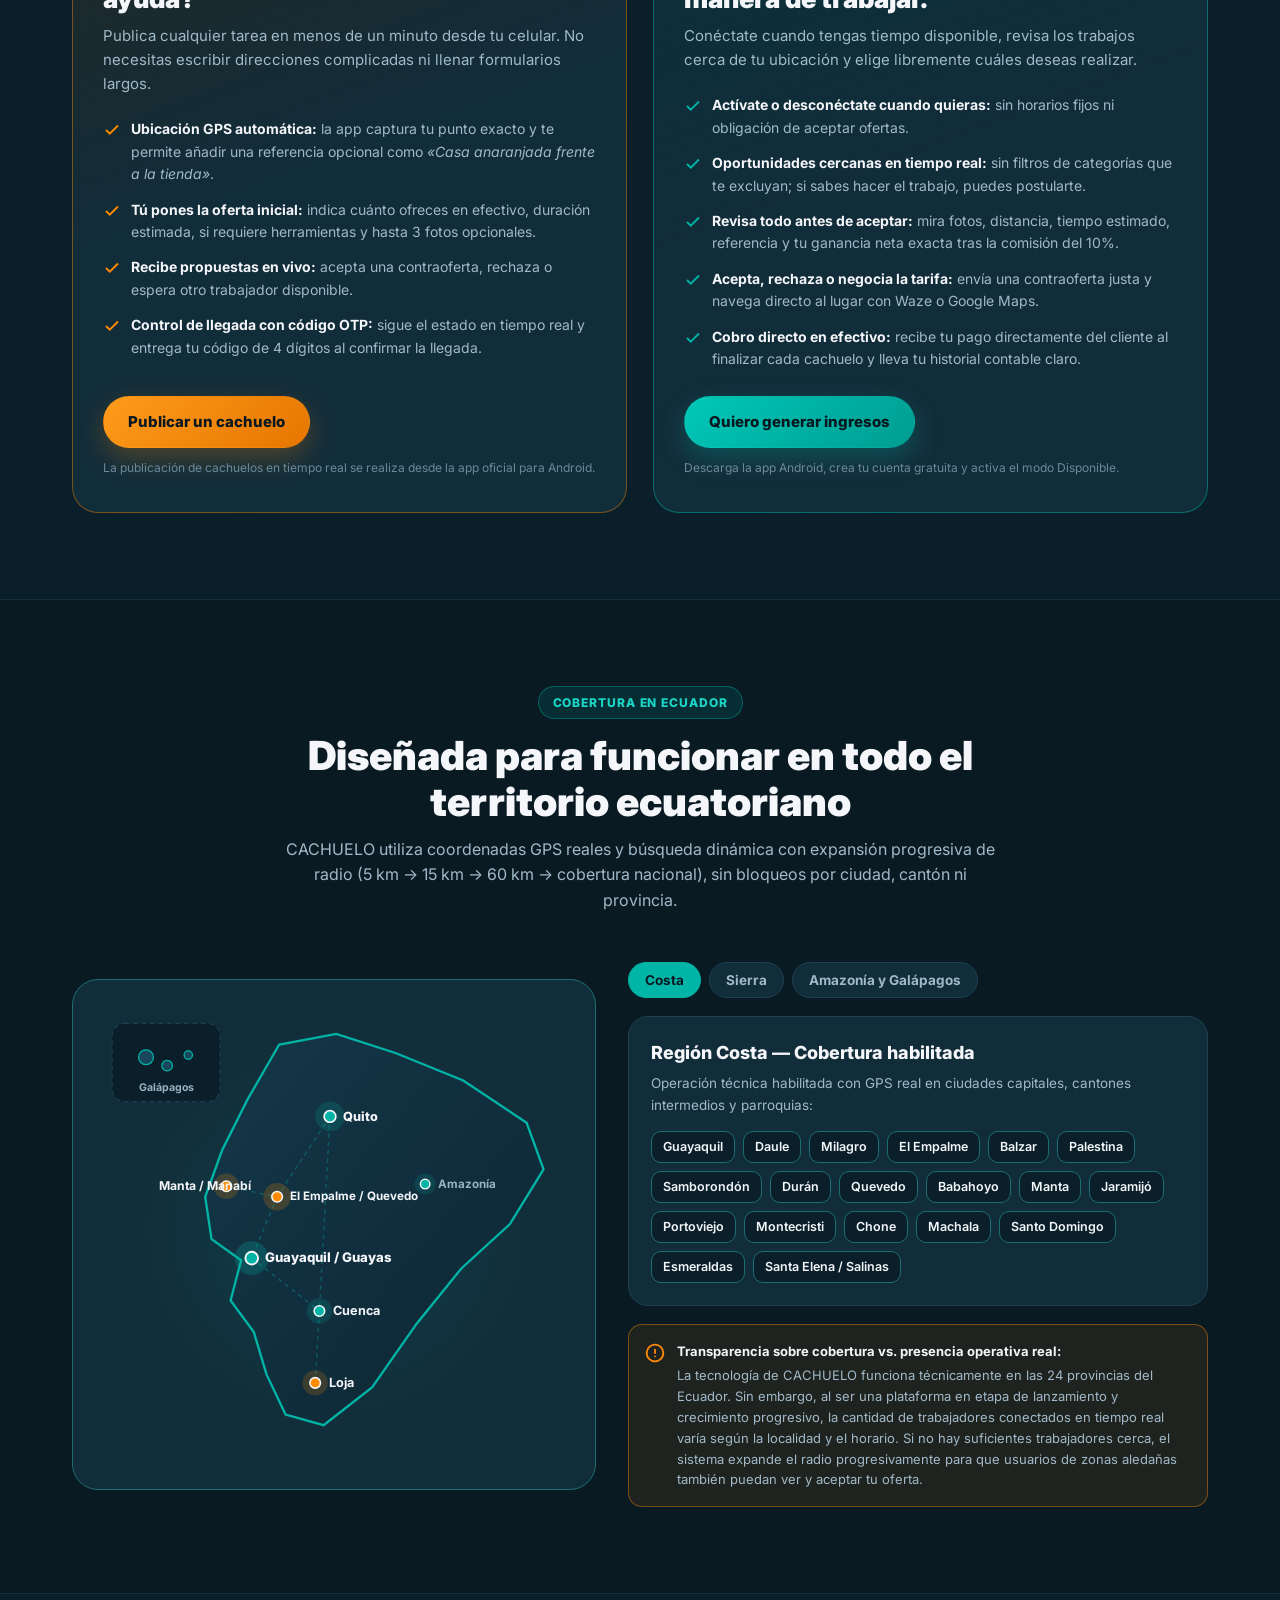
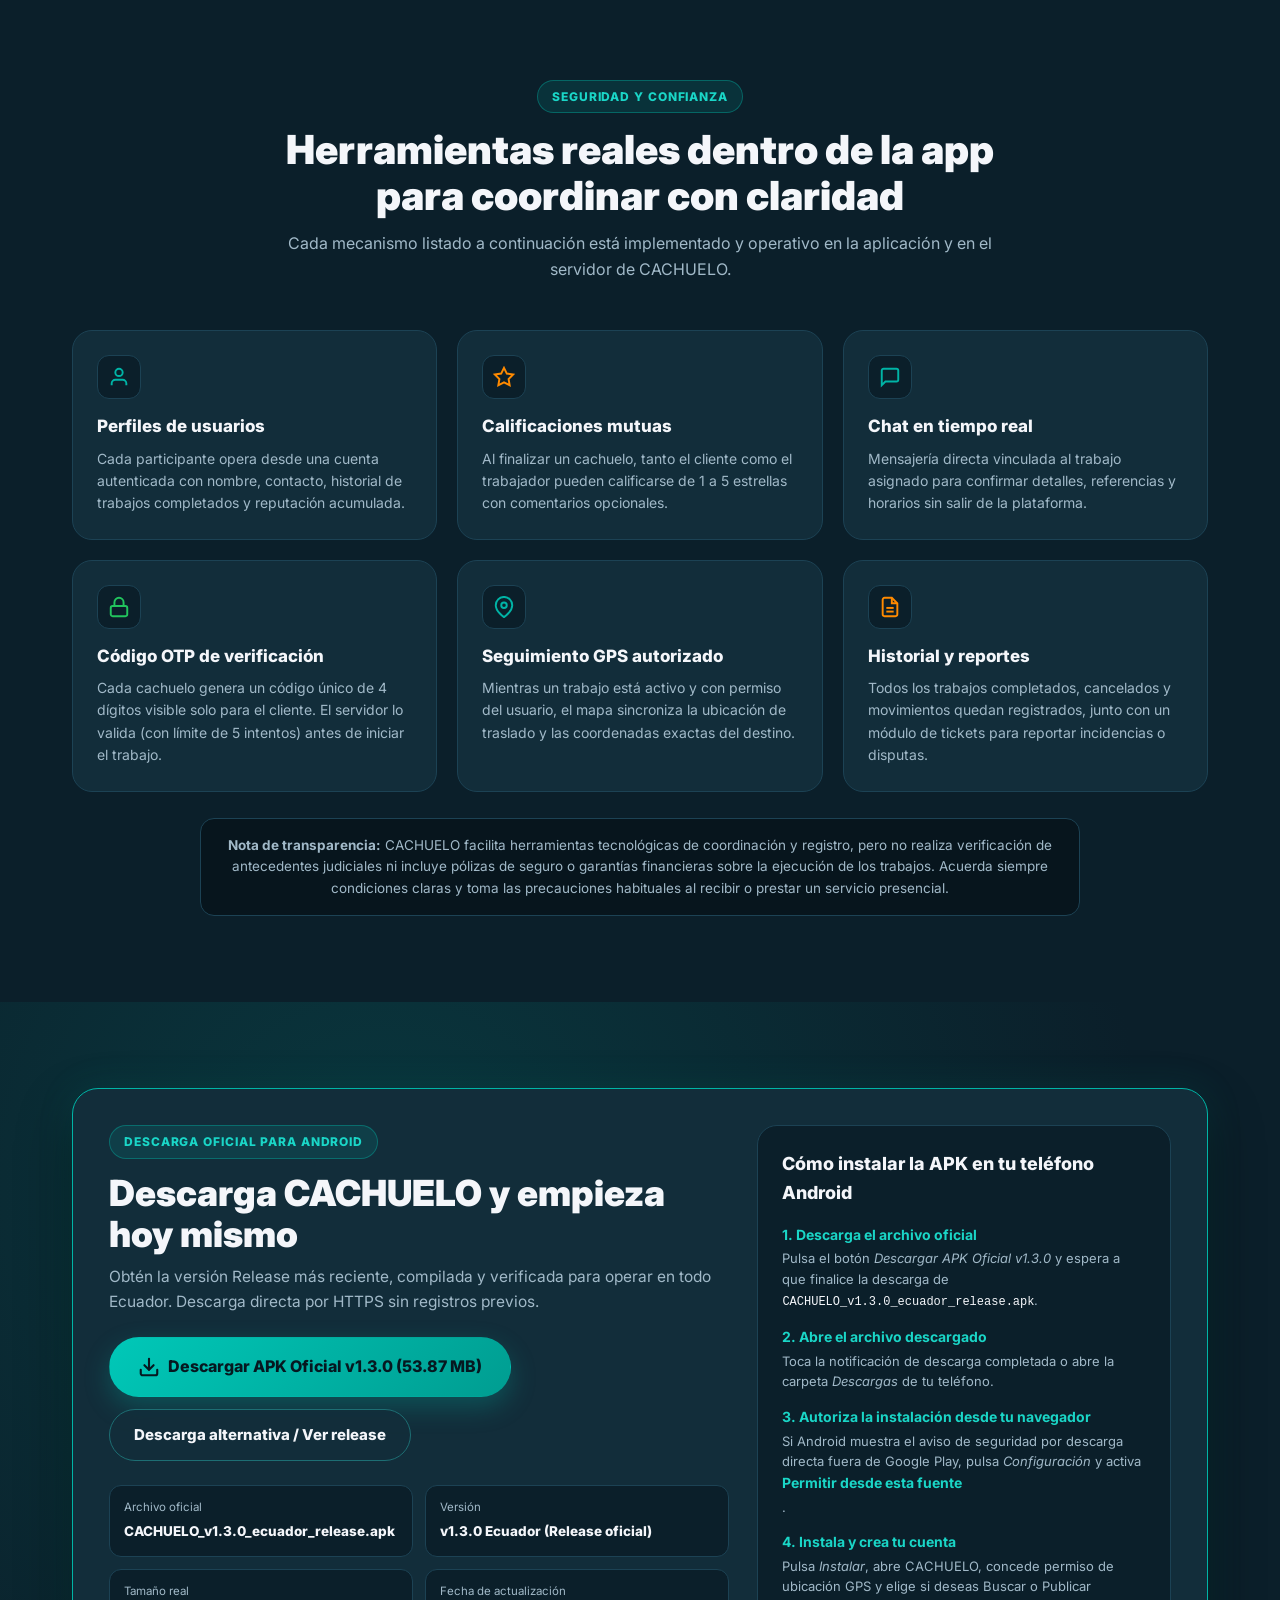
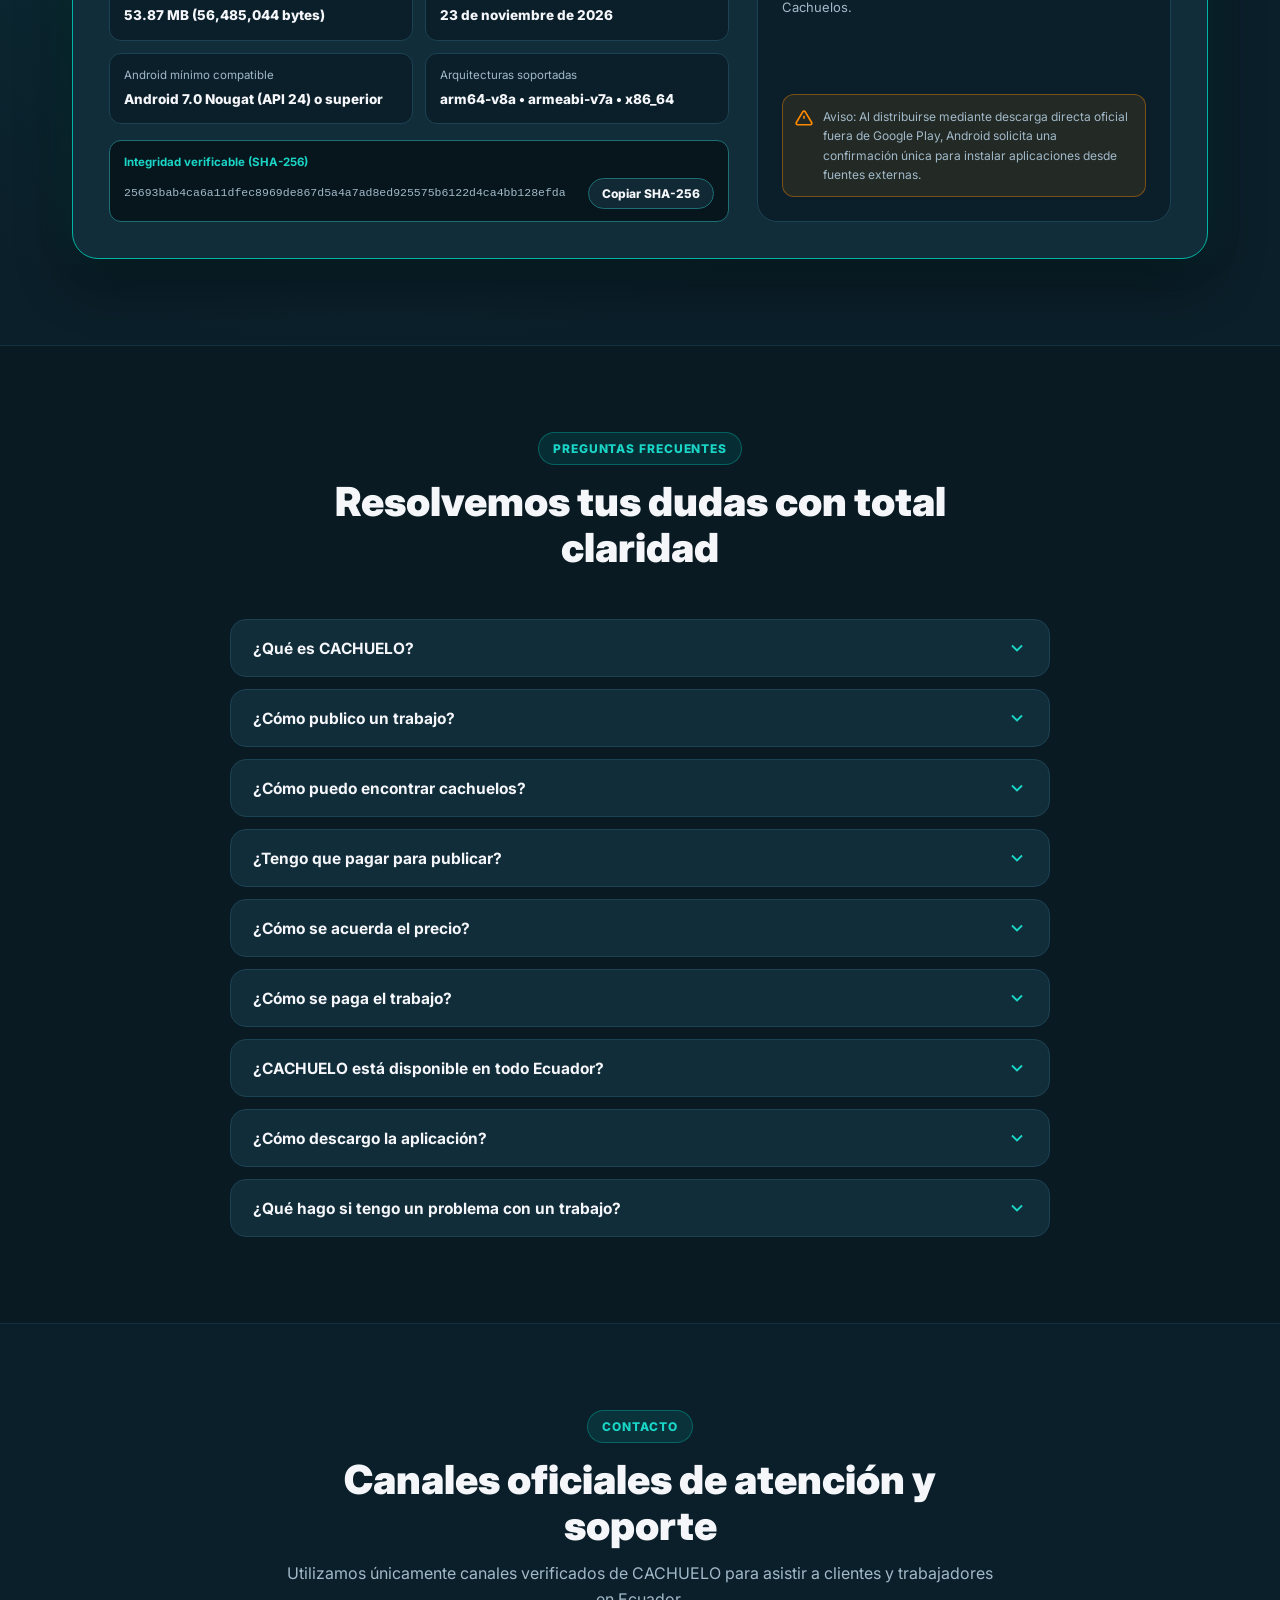
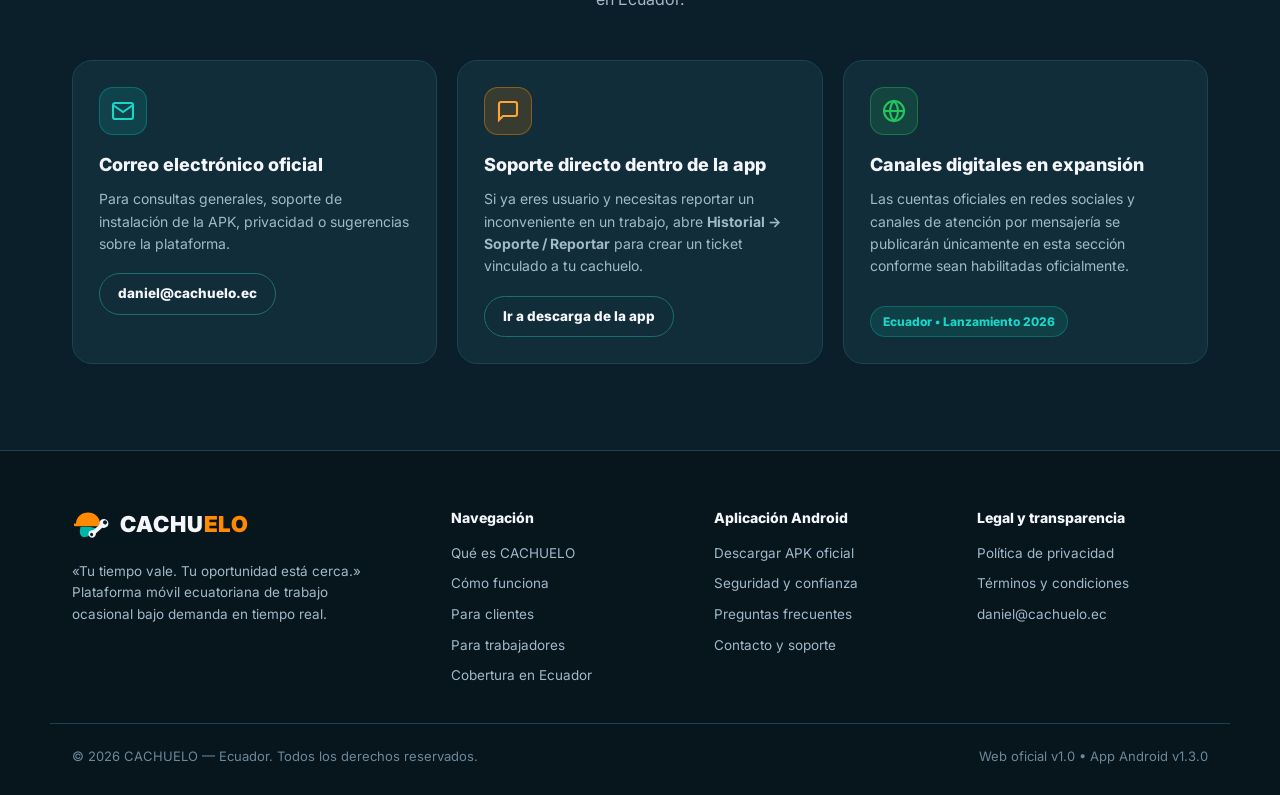
==== commit f845892b: "Actualizar seccion de descargas a CACHUELO v1.3.0" ====
--- a/index.html
+++ b/index.html
@@ -705,16 +705,16 @@
 
             <div class="download-cta-row">
               <a
-                href="https://github.com/danielitozv2006-prog/cachuelo/releases/download/v1.1.0/CACHUELO_v1.1.0_ecuador_release.apk"
+                href="https://github.com/danielitozv2006-prog/cachuelo/releases/download/v1.3.0/CACHUELO_v1.3.0_ecuador_release.apk"
                 class="btn btn-primary btn-xl"
                 id="btn-download-apk-main"
-                download="CACHUELO_v1.1.0_ecuador_release.apk"
+                download="CACHUELO_v1.3.0_ecuador_release.apk"
               >
                 <svg width="22" height="22" viewBox="0 0 24 24" fill="none" stroke="currentColor" stroke-width="2.3" stroke-linecap="round" stroke-linejoin="round" aria-hidden="true"><path d="M21 15v4a2 2 0 0 1-2 2H5a2 2 0 0 1-2-2v-4"/><polyline points="7 10 12 15 17 10"/><line x1="12" y1="15" x2="12" y2="3"/></svg>
-                Descargar APK Oficial (53.43 MB)
+                Descargar APK Oficial v1.3.0 (53.87 MB)
               </a>
               <a
-                href="https://github.com/danielitozv2006-prog/cachuelo/releases/tag/v1.1.0"
+                href="https://github.com/danielitozv2006-prog/cachuelo/releases/tag/v1.3.0"
                 target="_blank"
                 rel="noopener noreferrer"
                 class="btn btn-secondary btn-lg"
@@ -727,15 +727,15 @@
             <div class="apk-meta-grid">
               <div class="apk-meta-item">
                 <span class="meta-label">Archivo oficial</span>
-                <strong class="meta-val">CACHUELO_v1.1.0_ecuador_release.apk</strong>
+                <strong class="meta-val">CACHUELO_v1.3.0_ecuador_release.apk</strong>
               </div>
               <div class="apk-meta-item">
                 <span class="meta-label">Versión</span>
-                <strong class="meta-val">v1.1.0 Ecuador (APK 1.0.0 &bull; Build 1)</strong>
+                <strong class="meta-val">v1.3.0 Ecuador (Release oficial)</strong>
               </div>
               <div class="apk-meta-item">
                 <span class="meta-label">Tamaño real</span>
-                <strong class="meta-val">53.43 MB (56,022,328 bytes)</strong>
+                <strong class="meta-val">53.87 MB (56,485,044 bytes)</strong>
               </div>
               <div class="apk-meta-item">
                 <span class="meta-label">Fecha de actualización</span>
@@ -754,7 +754,7 @@
             <div class="sha-box">
               <div class="sha-label">Integridad verificable (SHA-256)</div>
               <div class="sha-row">
-                <code id="apk-sha256">5da3ffb527914220cca1eda2f786d88fe028dd480296f6a6ba3984a4ece7bc82</code>
+                <code id="apk-sha256">25693bab4ca6a11dfec8969de867d5a4a7ad8ed925575b6122d4ca4bb128efda</code>
                 <button type="button" class="btn btn-secondary btn-xs" id="btn-copy-sha">Copiar SHA-256</button>
               </div>
             </div>
@@ -765,7 +765,7 @@
             <ol class="install-steps">
               <li>
                 <strong>1. Descarga el archivo oficial</strong>
-                <p>Pulsa el botón <em>Descargar APK Oficial</em> y espera a que finalice la descarga de <code>CACHUELO_v1.1.0_ecuador_release.apk</code>.</p>
+                <p>Pulsa el botón <em>Descargar APK Oficial v1.3.0</em> y espera a que finalice la descarga de <code>CACHUELO_v1.3.0_ecuador_release.apk</code>.</p>
               </li>
               <li>
                 <strong>2. Abre el archivo descargado</strong>
@@ -876,7 +876,7 @@
               <svg class="faq-chevron" width="20" height="20" viewBox="0 0 24 24" fill="none" stroke="currentColor" stroke-width="2.2"><polyline points="6 9 12 15 18 9"/></svg>
             </button>
             <div class="faq-answer">
-              <p>En la sección <a href="#descargar">Descarga oficial de Android</a> de esta misma página pulsa <strong>Descargar APK Oficial</strong>. Recibirás directamente el archivo <code>CACHUELO_v1.1.0_ecuador_release.apk</code> compatible con Android 7.0 o superior.</p>
+              <p>En la sección <a href="#descargar">Descarga oficial de Android</a> de esta misma página pulsa <strong>Descargar APK Oficial v1.3.0</strong>. Recibirás directamente el archivo <code>CACHUELO_v1.3.0_ecuador_release.apk</code> compatible con Android 7.0 o superior.</p>
             </div>
           </div>
 
@@ -989,7 +989,7 @@
     <div class="container footer-bottom">
       <p>&copy; 2026 CACHUELO &mdash; Ecuador. Todos los derechos reservados.</p>
       <div class="footer-legal-links">
-        <span>Web oficial v1.0 &bull; App Android v1.1.0</span>
+        <span>Web oficial v1.0 &bull; App Android v1.3.0</span>
       </div>
     </div>
   </footer>
